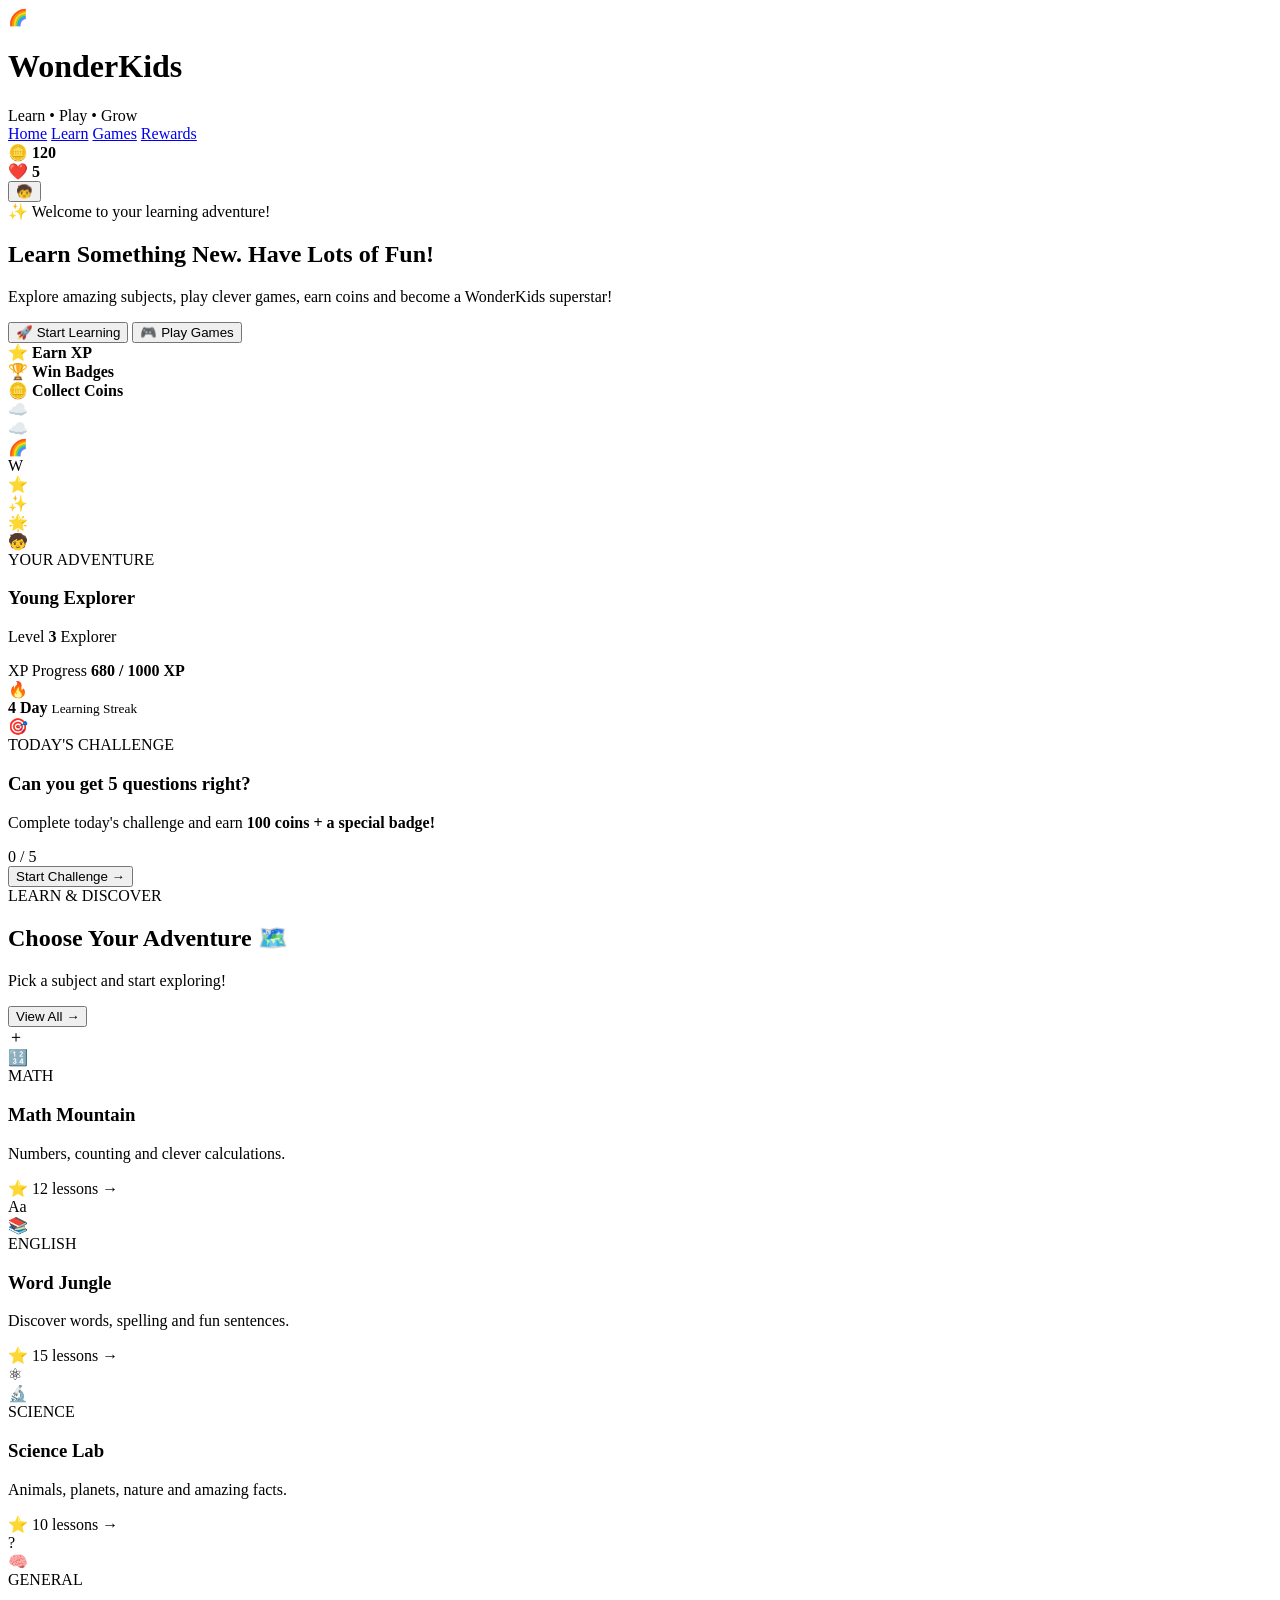
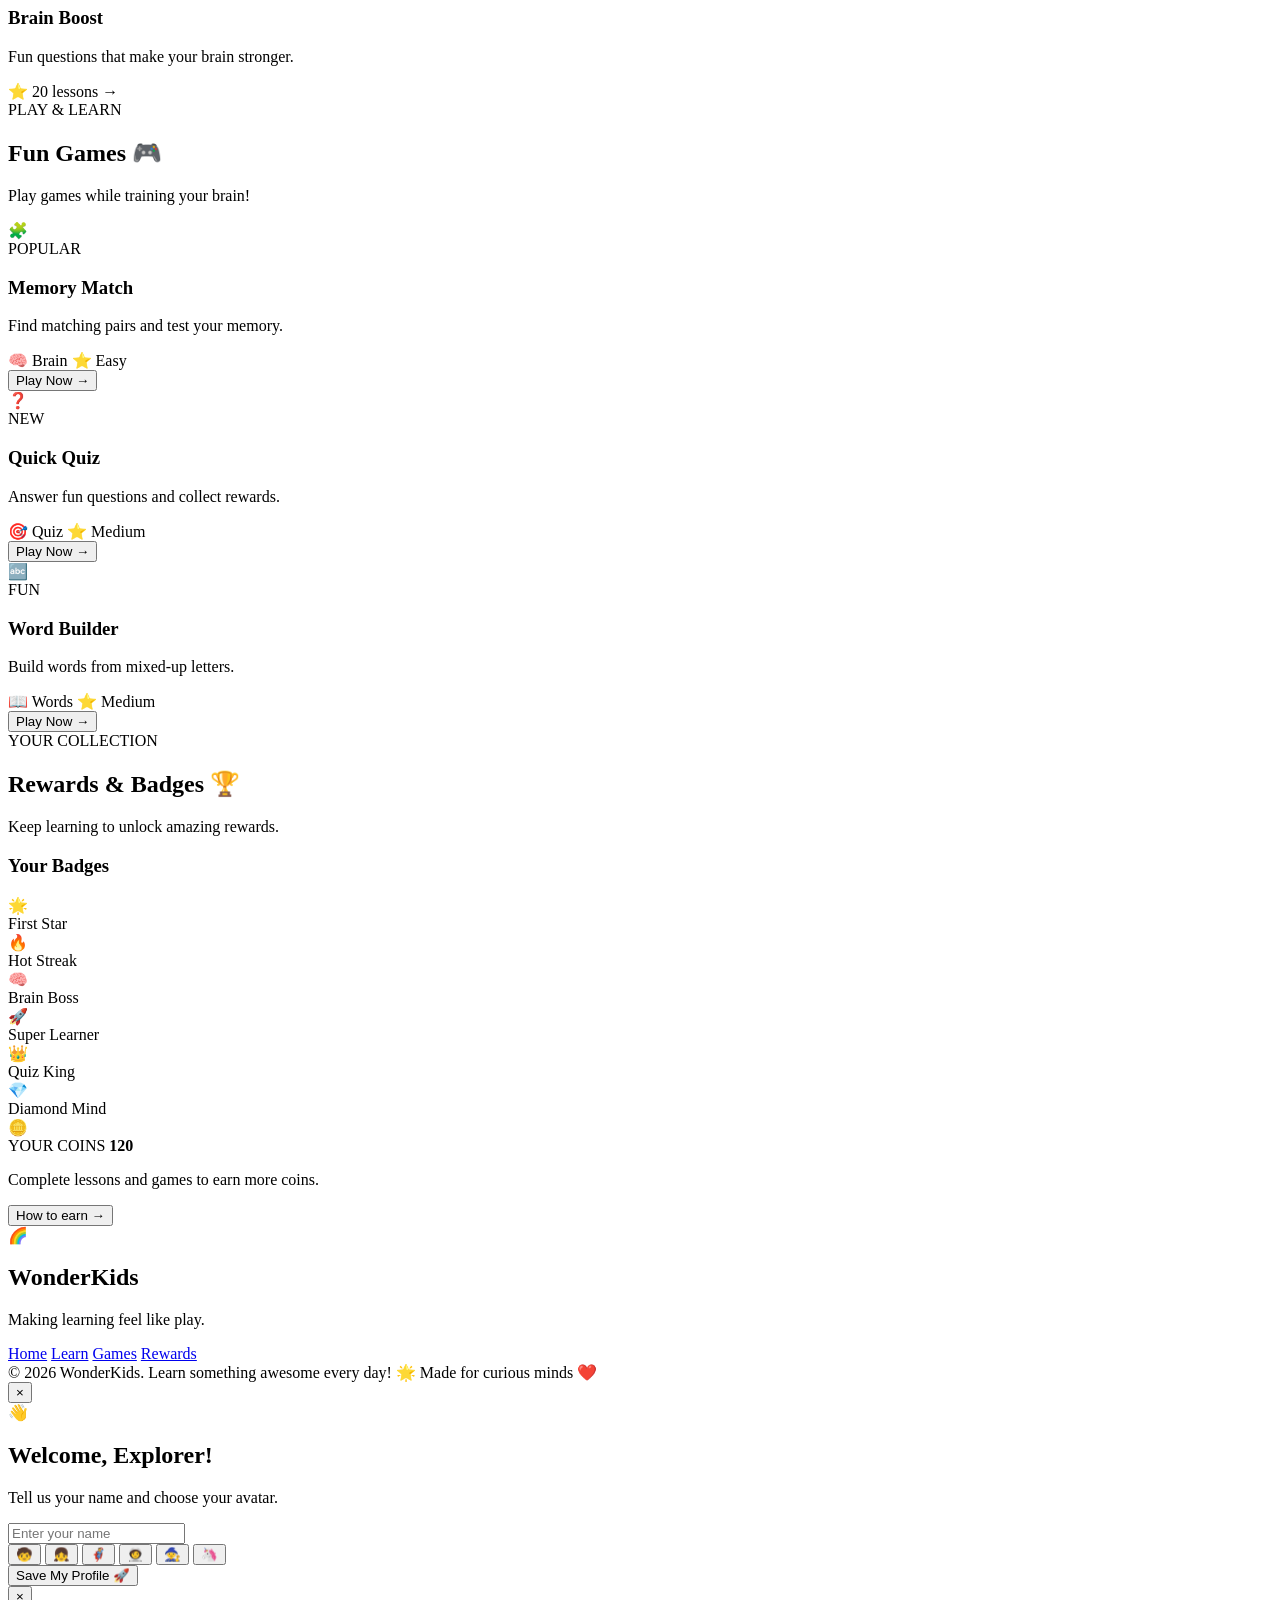
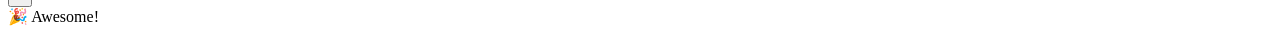
==== index.html @ 848ef196 "index.html" ====
<!DOCTYPE html>
<html lang="en">
<head>
  <meta charset="UTF-8">
  <meta name="viewport" content="width=device-width, initial-scale=1.0">

  <title>WonderKids - Learn & Play</title>

  <link rel="preconnect" href="https://fonts.googleapis.com">
  <link rel="preconnect" href="https://fonts.gstatic.com" crossorigin>
  <link href="https://fonts.googleapis.com/css2?family=Baloo+2:wght@400;500;600;700;800&family=Fredoka:wght@400;500;600;700&display=swap" rel="stylesheet">

  <link rel="stylesheet" href="style.css">
</head>

<body>

  <!-- =========================
       TOP BAR
  ========================== -->
  <header class="topbar">

    <div class="brand">
      <div class="brand-icon">🌈</div>
      <div>
        <h1>WonderKids</h1>
        <span>Learn • Play • Grow</span>
      </div>
    </div>

    <nav class="main-nav">
      <a href="#home" class="nav-link active">Home</a>
      <a href="#subjects" class="nav-link">Learn</a>
      <a href="#games" class="nav-link">Games</a>
      <a href="#rewards" class="nav-link">Rewards</a>
    </nav>

    <div class="player-stats">
      <div class="stat-pill coins">
        <span>🪙</span>
        <strong id="coinCount">120</strong>
      </div>

      <div class="stat-pill hearts">
        <span>❤️</span>
        <strong id="heartCount">5</strong>
      </div>

      <button class="profile-button" id="profileButton">
        <span id="profileAvatar">🧒</span>
      </button>
    </div>

  </header>


  <!-- =========================
       HERO
  ========================== -->
  <main id="home">

    <section class="hero">

      <div class="hero-content">

        <div class="welcome-tag">
          ✨ Welcome to your learning adventure!
        </div>

        <h2>
          Learn Something New.
          <span>Have Lots of Fun!</span>
        </h2>

        <p>
          Explore amazing subjects, play clever games,
          earn coins and become a WonderKids superstar!
        </p>

        <div class="hero-buttons">
          <button class="primary-btn" onclick="scrollToSection('subjects')">
            🚀 Start Learning
          </button>

          <button class="secondary-btn" onclick="scrollToSection('games')">
            🎮 Play Games
          </button>
        </div>

        <div class="hero-features">
          <div>
            <span>⭐</span>
            <b>Earn XP</b>
          </div>

          <div>
            <span>🏆</span>
            <b>Win Badges</b>
          </div>

          <div>
            <span>🪙</span>
            <b>Collect Coins</b>
          </div>
        </div>

      </div>


      <div class="hero-art">

        <div class="sun"></div>

        <div class="cloud cloud-1">☁️</div>
        <div class="cloud cloud-2">☁️</div>

        <div class="rainbow">🌈</div>

        <div class="mascot">
          <div class="mascot-face">
            <div class="eye left-eye"></div>
            <div class="eye right-eye"></div>
            <div class="smile"></div>
          </div>

          <div class="mascot-body">
            <span>W</span>
          </div>

          <div class="mascot-arm arm-left"></div>
          <div class="mascot-arm arm-right"></div>
        </div>

        <div class="floating-star star-1">⭐</div>
        <div class="floating-star star-2">✨</div>
        <div class="floating-star star-3">🌟</div>

      </div>

    </section>


    <!-- =========================
         PLAYER PROGRESS
    ========================== -->
    <section class="progress-section">

      <div class="progress-card">

        <div class="progress-profile">
          <div class="big-avatar" id="bigAvatar">🧒</div>

          <div>
            <span class="small-label">YOUR ADVENTURE</span>
            <h3 id="playerNameDisplay">Young Explorer</h3>
            <p>Level <strong id="levelNumber">3</strong> Explorer</p>
          </div>
        </div>

        <div class="xp-area">

          <div class="xp-label">
            <span>XP Progress</span>
            <strong><span id="xpCurrent">680</span> / 1000 XP</strong>
          </div>

          <div class="xp-bar">
            <div class="xp-fill" id="xpFill"></div>
          </div>

        </div>

        <div class="streak">
          <span>🔥</span>
          <div>
            <strong id="streakCount">4 Day</strong>
            <small>Learning Streak</small>
          </div>
        </div>

      </div>

    </section>


    <!-- =========================
         DAILY CHALLENGE
    ========================== -->
    <section class="daily-section">

      <div class="daily-card">

        <div class="daily-icon">🎯</div>

        <div class="daily-content">
          <span class="section-mini-title">TODAY'S CHALLENGE</span>

          <h3>Can you get 5 questions right?</h3>

          <p>
            Complete today's challenge and earn
            <strong>100 coins + a special badge!</strong>
          </p>

          <div class="challenge-progress">
            <div class="challenge-track">
              <div id="challengeFill"></div>
            </div>

            <span id="challengeText">0 / 5</span>
          </div>
        </div>

        <button class="challenge-btn" onclick="startQuiz('daily')">
          Start Challenge
          <span>→</span>
        </button>

      </div>

    </section>


    <!-- =========================
         SUBJECTS
    ========================== -->
    <section class="content-section" id="subjects">

      <div class="section-heading">

        <div>
          <span class="section-kicker">LEARN & DISCOVER</span>
          <h2>Choose Your Adventure 🗺️</h2>
          <p>Pick a subject and start exploring!</p>
        </div>

        <button class="view-all" onclick="showAllSubjects()">
          View All →
        </button>

      </div>


      <div class="subject-grid">

        <article class="subject-card math-card" onclick="startQuiz('math')">
          <div class="subject-decoration">＋</div>

          <div class="subject-icon">🔢</div>

          <span class="subject-tag">MATH</span>

          <h3>Math Mountain</h3>

          <p>
            Numbers, counting and clever calculations.
          </p>

          <div class="subject-bottom">
            <span>⭐ 12 lessons</span>
            <span class="play-circle">→</span>
          </div>
        </article>


        <article class="subject-card english-card" onclick="startQuiz('english')">
          <div class="subject-decoration">Aa</div>

          <div class="subject-icon">📚</div>

          <span class="subject-tag">ENGLISH</span>

          <h3>Word Jungle</h3>

          <p>
            Discover words, spelling and fun sentences.
          </p>

          <div class="subject-bottom">
            <span>⭐ 15 lessons</span>
            <span class="play-circle">→</span>
          </div>
        </article>


        <article class="subject-card science-card" onclick="startQuiz('science')">
          <div class="subject-decoration">⚛</div>

          <div class="subject-icon">🔬</div>

          <span class="subject-tag">SCIENCE</span>

          <h3>Science Lab</h3>

          <p>
            Animals, planets, nature and amazing facts.
          </p>

          <div class="subject-bottom">
            <span>⭐ 10 lessons</span>
            <span class="play-circle">→</span>
          </div>
        </article>


        <article class="subject-card general-card" onclick="startQuiz('general')">
          <div class="subject-decoration">?</div>

          <div class="subject-icon">🧠</div>

          <span class="subject-tag">GENERAL</span>

          <h3>Brain Boost</h3>

          <p>
            Fun questions that make your brain stronger.
          </p>

          <div class="subject-bottom">
            <span>⭐ 20 lessons</span>
            <span class="play-circle">→</span>
          </div>
        </article>

      </div>

    </section>


    <!-- =========================
         GAMES
    ========================== -->
    <section class="content-section games-section" id="games">

      <div class="section-heading">

        <div>
          <span class="section-kicker">PLAY & LEARN</span>
          <h2>Fun Games 🎮</h2>
          <p>Play games while training your brain!</p>
        </div>

      </div>


      <div class="games-grid">

        <article class="game-card memory-game" onclick="startMemoryGame()">

          <div class="game-image">
            <div class="game-emoji">🧩</div>
            <span class="game-badge">POPULAR</span>
          </div>

          <div class="game-info">
            <h3>Memory Match</h3>
            <p>Find matching pairs and test your memory.</p>

            <div class="game-meta">
              <span>🧠 Brain</span>
              <span>⭐ Easy</span>
            </div>

            <button class="game-button">
              Play Now →
            </button>
          </div>

        </article>


        <article class="game-card quiz-game" onclick="startQuiz('general')">

          <div class="game-image">
            <div class="game-emoji">❓</div>
            <span class="game-badge new">NEW</span>
          </div>

          <div class="game-info">
            <h3>Quick Quiz</h3>
            <p>Answer fun questions and collect rewards.</p>

            <div class="game-meta">
              <span>🎯 Quiz</span>
              <span>⭐ Medium</span>
            </div>

            <button class="game-button">
              Play Now →
            </button>
          </div>

        </article>


        <article class="game-card word-game" onclick="startWordGame()">

          <div class="game-image">
            <div class="game-emoji">🔤</div>
            <span class="game-badge">FUN</span>
          </div>

          <div class="game-info">
            <h3>Word Builder</h3>
            <p>Build words from mixed-up letters.</p>

            <div class="game-meta">
              <span>📖 Words</span>
              <span>⭐ Medium</span>
            </div>

            <button class="game-button">
              Play Now →
            </button>
          </div>

        </article>

      </div>

    </section>


    <!-- =========================
         REWARDS
    ========================== -->
    <section class="content-section rewards-section" id="rewards">

      <div class="section-heading">

        <div>
          <span class="section-kicker">YOUR COLLECTION</span>
          <h2>Rewards & Badges 🏆</h2>
          <p>Keep learning to unlock amazing rewards.</p>
        </div>

      </div>


      <div class="rewards-layout">

        <div class="badges-card">

          <h3>Your Badges</h3>

          <div class="badges-grid">

            <div class="badge unlocked">
              <div>🌟</div>
              <span>First Star</span>
            </div>

            <div class="badge unlocked">
              <div>🔥</div>
              <span>Hot Streak</span>
            </div>

            <div class="badge unlocked">
              <div>🧠</div>
              <span>Brain Boss</span>
            </div>

            <div class="badge locked">
              <div>🚀</div>
              <span>Super Learner</span>
            </div>

            <div class="badge locked">
              <div>👑</div>
              <span>Quiz King</span>
            </div>

            <div class="badge locked">
              <div>💎</div>
              <span>Diamond Mind</span>
            </div>

          </div>

        </div>


        <div class="reward-card">

          <div class="reward-coin">🪙</div>

          <span class="section-mini-title">YOUR COINS</span>

          <strong id="rewardCoins">120</strong>

          <p>
            Complete lessons and games
            to earn more coins.
          </p>

          <button onclick="showRewardMessage()">
            How to earn →
          </button>

        </div>

      </div>

    </section>

  </main>


  <!-- =========================
       FOOTER
  ========================== -->
  <footer>

    <div class="footer-main">

      <div class="footer-brand">
        <div class="brand-icon">🌈</div>
        <div>
          <h2>WonderKids</h2>
          <p>Making learning feel like play.</p>
        </div>
      </div>

      <div class="footer-links">
        <a href="#home">Home</a>
        <a href="#subjects">Learn</a>
        <a href="#games">Games</a>
        <a href="#rewards">Rewards</a>
      </div>

    </div>

    <div class="footer-bottom">
      <span>© 2026 WonderKids. Learn something awesome every day! 🌟</span>
      <span>Made for curious minds ❤️</span>
    </div>

  </footer>


  <!-- =========================
       PROFILE MODAL
  ========================== -->
  <div class="modal-overlay" id="profileModal">

    <div class="modal profile-modal">

      <button class="close-modal" onclick="closeModal('profileModal')">
        ×
      </button>

      <div class="modal-icon">👋</div>

      <h2>Welcome, Explorer!</h2>

      <p>Tell us your name and choose your avatar.</p>

      <input
        type="text"
        id="playerNameInput"
        placeholder="Enter your name"
        maxlength="20"
      >

      <div class="avatar-options">

        <button onclick="selectAvatar('🧒')">🧒</button>
        <button onclick="selectAvatar('👧')">👧</button>
        <button onclick="selectAvatar('🦸')">🦸</button>
        <button onclick="selectAvatar('🧑‍🚀')">🧑‍🚀</button>
        <button onclick="selectAvatar('🧙')">🧙</button>
        <button onclick="selectAvatar('🦄')">🦄</button>

      </div>

      <button class="primary-btn full-btn" onclick="saveProfile()">
        Save My Profile 🚀
      </button>

    </div>

  </div>


  <!-- =========================
       GAME MODAL
  ========================== -->
  <div class="modal-overlay" id="gameModal">

    <div class="modal game-modal">

      <button class="close-modal" onclick="closeModal('gameModal')">
        ×
      </button>

      <div id="gameContent"></div>

    </div>

  </div>


  <!-- =========================
       MESSAGE TOAST
  ========================== -->
  <div class="toast" id="toast">
    <span id="toastIcon">🎉</span>
    <span id="toastText">Awesome!</span>
  </div>


  <script src="script.js"></script>

</body>
</html>
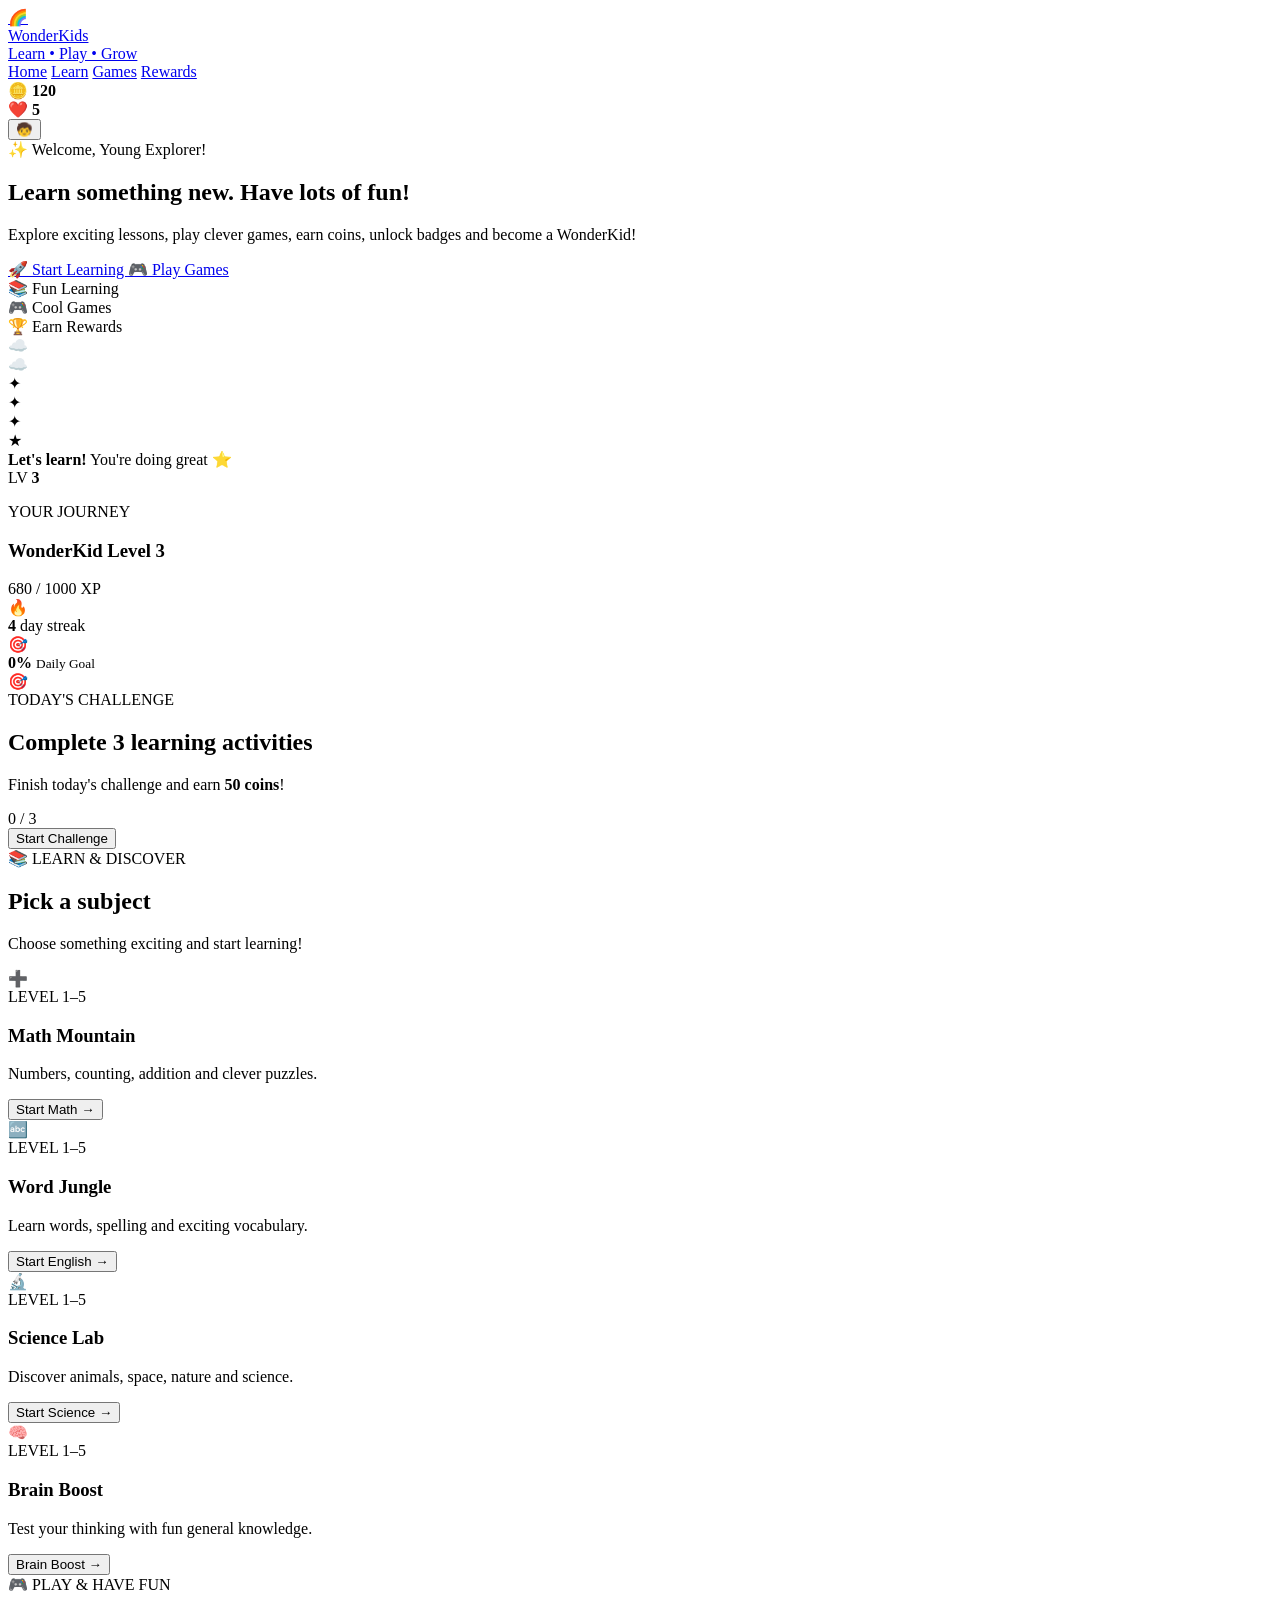
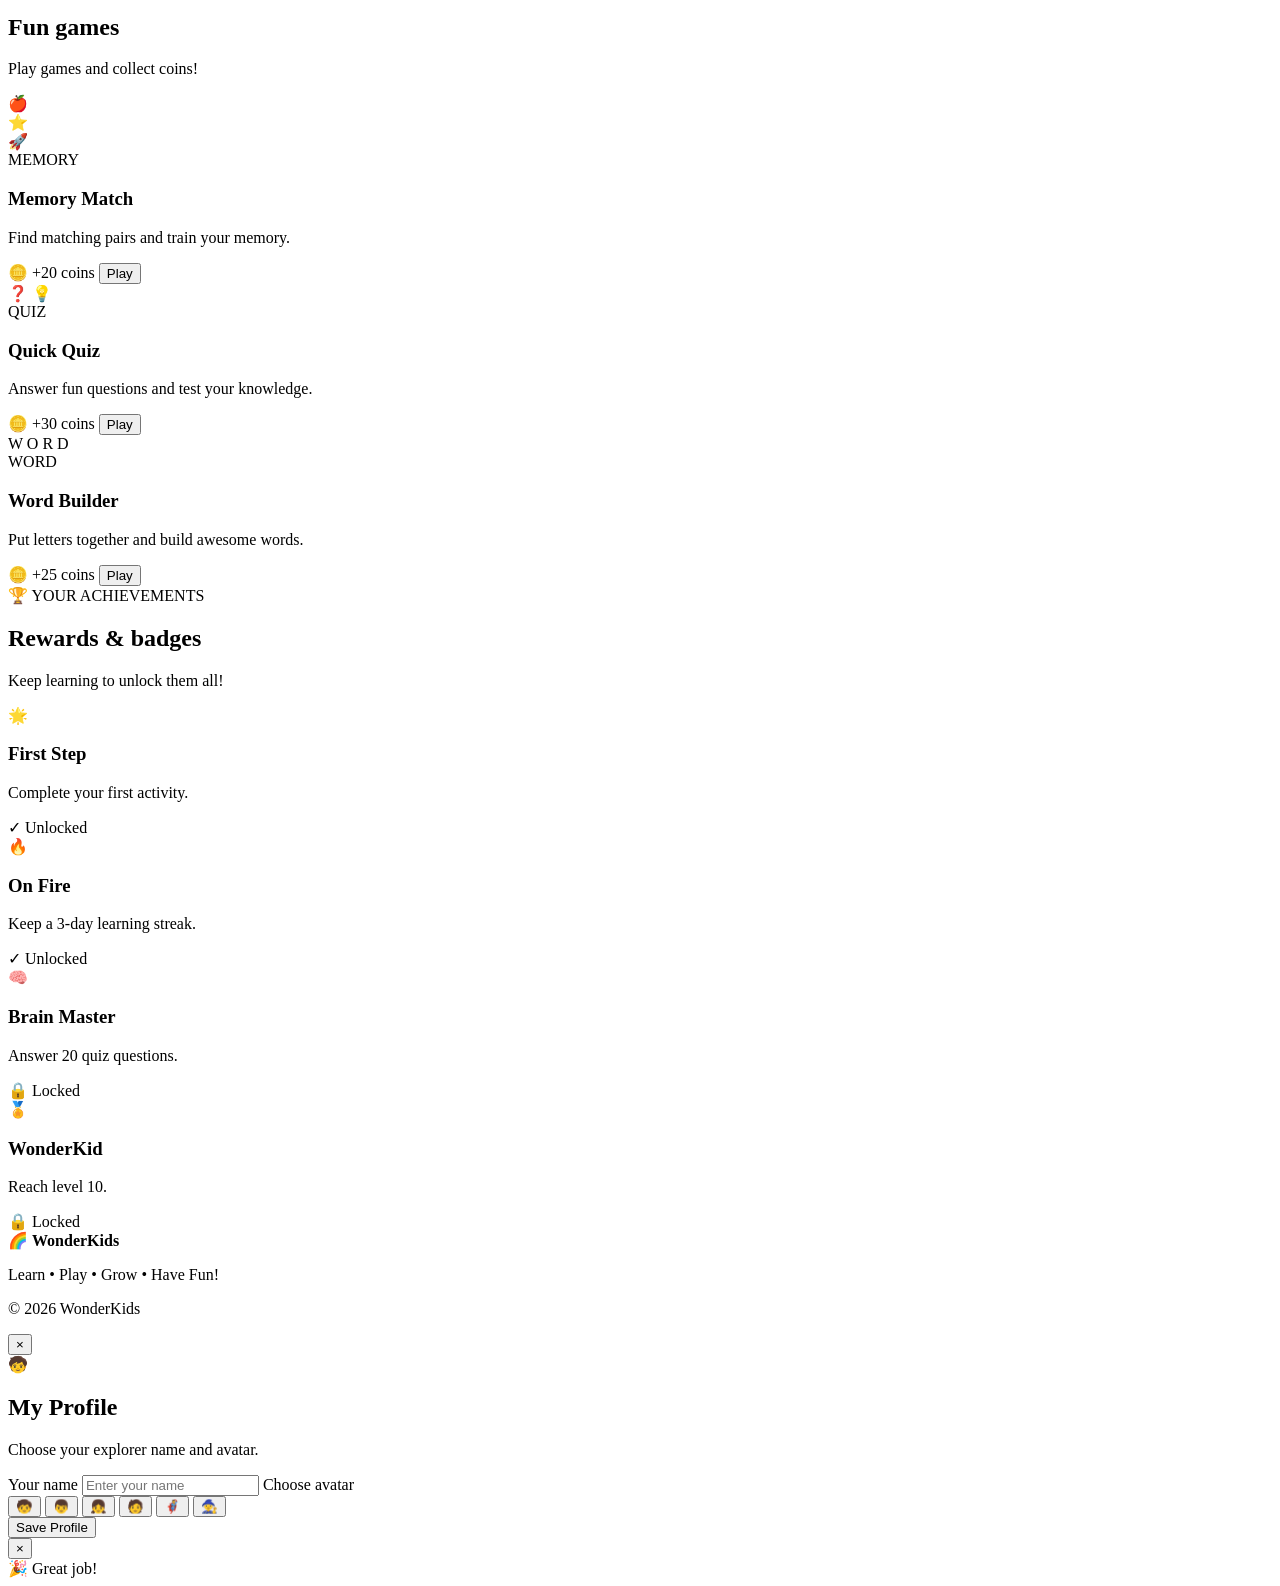
==== commit c1f8be2a: "index.html" ====
--- a/index.html
+++ b/index.html
@@ -5,576 +5,618 @@
   <meta name="viewport" content="width=device-width, initial-scale=1.0">
 
   <title>WonderKids - Learn & Play</title>
+  <meta name="description" content="WonderKids - A fun learning and games website for children.">
 
   <link rel="preconnect" href="https://fonts.googleapis.com">
   <link rel="preconnect" href="https://fonts.gstatic.com" crossorigin>
   <link href="https://fonts.googleapis.com/css2?family=Baloo+2:wght@400;500;600;700;800&family=Fredoka:wght@400;500;600;700&display=swap" rel="stylesheet">
 
-  <link rel="stylesheet" href="style.css">
+  <!-- IMPORTANT: exact file name -->
+  <link rel="stylesheet" href="./style.css">
 </head>
 
 <body>
 
-  <!-- =========================
-       TOP BAR
-  ========================== -->
-  <header class="topbar">
-
-    <div class="brand">
-      <div class="brand-icon">🌈</div>
-      <div>
-        <h1>WonderKids</h1>
-        <span>Learn • Play • Grow</span>
-      </div>
-    </div>
-
-    <nav class="main-nav">
-      <a href="#home" class="nav-link active">Home</a>
-      <a href="#subjects" class="nav-link">Learn</a>
-      <a href="#games" class="nav-link">Games</a>
-      <a href="#rewards" class="nav-link">Rewards</a>
-    </nav>
-
-    <div class="player-stats">
-      <div class="stat-pill coins">
-        <span>🪙</span>
-        <strong id="coinCount">120</strong>
-      </div>
-
-      <div class="stat-pill hearts">
-        <span>❤️</span>
-        <strong id="heartCount">5</strong>
-      </div>
-
-      <button class="profile-button" id="profileButton">
-        <span id="profileAvatar">🧒</span>
-      </button>
-    </div>
-
-  </header>
-
-
-  <!-- =========================
-       HERO
-  ========================== -->
-  <main id="home">
-
-    <section class="hero">
-
-      <div class="hero-content">
-
-        <div class="welcome-tag">
-          ✨ Welcome to your learning adventure!
-        </div>
-
-        <h2>
-          Learn Something New.
-          <span>Have Lots of Fun!</span>
-        </h2>
-
-        <p>
-          Explore amazing subjects, play clever games,
-          earn coins and become a WonderKids superstar!
-        </p>
-
-        <div class="hero-buttons">
-          <button class="primary-btn" onclick="scrollToSection('subjects')">
-            🚀 Start Learning
-          </button>
-
-          <button class="secondary-btn" onclick="scrollToSection('games')">
-            🎮 Play Games
-          </button>
-        </div>
-
-        <div class="hero-features">
-          <div>
-            <span>⭐</span>
-            <b>Earn XP</b>
-          </div>
-
-          <div>
-            <span>🏆</span>
-            <b>Win Badges</b>
-          </div>
-
-          <div>
-            <span>🪙</span>
-            <b>Collect Coins</b>
-          </div>
-        </div>
-
-      </div>
-
-
-      <div class="hero-art">
-
-        <div class="sun"></div>
-
-        <div class="cloud cloud-1">☁️</div>
-        <div class="cloud cloud-2">☁️</div>
-
-        <div class="rainbow">🌈</div>
-
-        <div class="mascot">
-          <div class="mascot-face">
-            <div class="eye left-eye"></div>
-            <div class="eye right-eye"></div>
-            <div class="smile"></div>
-          </div>
-
-          <div class="mascot-body">
-            <span>W</span>
-          </div>
-
-          <div class="mascot-arm arm-left"></div>
-          <div class="mascot-arm arm-right"></div>
-        </div>
-
-        <div class="floating-star star-1">⭐</div>
-        <div class="floating-star star-2">✨</div>
-        <div class="floating-star star-3">🌟</div>
-
-      </div>
-
-    </section>
-
-
-    <!-- =========================
-         PLAYER PROGRESS
-    ========================== -->
-    <section class="progress-section">
-
-      <div class="progress-card">
-
-        <div class="progress-profile">
-          <div class="big-avatar" id="bigAvatar">🧒</div>
-
-          <div>
-            <span class="small-label">YOUR ADVENTURE</span>
-            <h3 id="playerNameDisplay">Young Explorer</h3>
-            <p>Level <strong id="levelNumber">3</strong> Explorer</p>
-          </div>
-        </div>
-
-        <div class="xp-area">
-
-          <div class="xp-label">
-            <span>XP Progress</span>
-            <strong><span id="xpCurrent">680</span> / 1000 XP</strong>
-          </div>
-
-          <div class="xp-bar">
-            <div class="xp-fill" id="xpFill"></div>
-          </div>
-
-        </div>
-
-        <div class="streak">
-          <span>🔥</span>
-          <div>
-            <strong id="streakCount">4 Day</strong>
-            <small>Learning Streak</small>
-          </div>
-        </div>
-
-      </div>
-
-    </section>
-
-
-    <!-- =========================
-         DAILY CHALLENGE
-    ========================== -->
-    <section class="daily-section">
-
-      <div class="daily-card">
-
-        <div class="daily-icon">🎯</div>
-
-        <div class="daily-content">
-          <span class="section-mini-title">TODAY'S CHALLENGE</span>
-
-          <h3>Can you get 5 questions right?</h3>
-
-          <p>
-            Complete today's challenge and earn
-            <strong>100 coins + a special badge!</strong>
-          </p>
-
-          <div class="challenge-progress">
-            <div class="challenge-track">
-              <div id="challengeFill"></div>
-            </div>
-
-            <span id="challengeText">0 / 5</span>
-          </div>
-        </div>
-
-        <button class="challenge-btn" onclick="startQuiz('daily')">
-          Start Challenge
-          <span>→</span>
-        </button>
-
-      </div>
-
-    </section>
-
-
-    <!-- =========================
-         SUBJECTS
-    ========================== -->
-    <section class="content-section" id="subjects">
-
-      <div class="section-heading">
-
-        <div>
-          <span class="section-kicker">LEARN & DISCOVER</span>
-          <h2>Choose Your Adventure 🗺️</h2>
-          <p>Pick a subject and start exploring!</p>
-        </div>
-
-        <button class="view-all" onclick="showAllSubjects()">
-          View All →
-        </button>
-
-      </div>
-
-
-      <div class="subject-grid">
-
-        <article class="subject-card math-card" onclick="startQuiz('math')">
-          <div class="subject-decoration">＋</div>
-
-          <div class="subject-icon">🔢</div>
-
-          <span class="subject-tag">MATH</span>
-
-          <h3>Math Mountain</h3>
-
-          <p>
-            Numbers, counting and clever calculations.
-          </p>
-
-          <div class="subject-bottom">
-            <span>⭐ 12 lessons</span>
-            <span class="play-circle">→</span>
-          </div>
-        </article>
-
-
-        <article class="subject-card english-card" onclick="startQuiz('english')">
-          <div class="subject-decoration">Aa</div>
-
-          <div class="subject-icon">📚</div>
-
-          <span class="subject-tag">ENGLISH</span>
-
-          <h3>Word Jungle</h3>
-
-          <p>
-            Discover words, spelling and fun sentences.
-          </p>
-
-          <div class="subject-bottom">
-            <span>⭐ 15 lessons</span>
-            <span class="play-circle">→</span>
-          </div>
-        </article>
-
-
-        <article class="subject-card science-card" onclick="startQuiz('science')">
-          <div class="subject-decoration">⚛</div>
-
-          <div class="subject-icon">🔬</div>
-
-          <span class="subject-tag">SCIENCE</span>
-
-          <h3>Science Lab</h3>
-
-          <p>
-            Animals, planets, nature and amazing facts.
-          </p>
-
-          <div class="subject-bottom">
-            <span>⭐ 10 lessons</span>
-            <span class="play-circle">→</span>
-          </div>
-        </article>
-
-
-        <article class="subject-card general-card" onclick="startQuiz('general')">
-          <div class="subject-decoration">?</div>
-
-          <div class="subject-icon">🧠</div>
-
-          <span class="subject-tag">GENERAL</span>
-
-          <h3>Brain Boost</h3>
-
-          <p>
-            Fun questions that make your brain stronger.
-          </p>
-
-          <div class="subject-bottom">
-            <span>⭐ 20 lessons</span>
-            <span class="play-circle">→</span>
-          </div>
-        </article>
-
-      </div>
-
-    </section>
-
-
-    <!-- =========================
-         GAMES
-    ========================== -->
-    <section class="content-section games-section" id="games">
-
-      <div class="section-heading">
-
-        <div>
-          <span class="section-kicker">PLAY & LEARN</span>
-          <h2>Fun Games 🎮</h2>
-          <p>Play games while training your brain!</p>
-        </div>
-
-      </div>
-
-
-      <div class="games-grid">
-
-        <article class="game-card memory-game" onclick="startMemoryGame()">
-
-          <div class="game-image">
-            <div class="game-emoji">🧩</div>
-            <span class="game-badge">POPULAR</span>
-          </div>
-
-          <div class="game-info">
-            <h3>Memory Match</h3>
-            <p>Find matching pairs and test your memory.</p>
-
-            <div class="game-meta">
-              <span>🧠 Brain</span>
-              <span>⭐ Easy</span>
-            </div>
-
-            <button class="game-button">
-              Play Now →
-            </button>
-          </div>
-
-        </article>
-
-
-        <article class="game-card quiz-game" onclick="startQuiz('general')">
-
-          <div class="game-image">
-            <div class="game-emoji">❓</div>
-            <span class="game-badge new">NEW</span>
-          </div>
-
-          <div class="game-info">
-            <h3>Quick Quiz</h3>
-            <p>Answer fun questions and collect rewards.</p>
-
-            <div class="game-meta">
-              <span>🎯 Quiz</span>
-              <span>⭐ Medium</span>
-            </div>
-
-            <button class="game-button">
-              Play Now →
-            </button>
-          </div>
-
-        </article>
-
-
-        <article class="game-card word-game" onclick="startWordGame()">
-
-          <div class="game-image">
-            <div class="game-emoji">🔤</div>
-            <span class="game-badge">FUN</span>
-          </div>
-
-          <div class="game-info">
-            <h3>Word Builder</h3>
-            <p>Build words from mixed-up letters.</p>
-
-            <div class="game-meta">
-              <span>📖 Words</span>
-              <span>⭐ Medium</span>
-            </div>
-
-            <button class="game-button">
-              Play Now →
-            </button>
-          </div>
-
-        </article>
-
-      </div>
-
-    </section>
-
-
-    <!-- =========================
-         REWARDS
-    ========================== -->
-    <section class="content-section rewards-section" id="rewards">
-
-      <div class="section-heading">
-
-        <div>
-          <span class="section-kicker">YOUR COLLECTION</span>
-          <h2>Rewards & Badges 🏆</h2>
-          <p>Keep learning to unlock amazing rewards.</p>
-        </div>
-
-      </div>
-
-
-      <div class="rewards-layout">
-
-        <div class="badges-card">
-
-          <h3>Your Badges</h3>
-
-          <div class="badges-grid">
-
-            <div class="badge unlocked">
-              <div>🌟</div>
-              <span>First Star</span>
-            </div>
-
-            <div class="badge unlocked">
-              <div>🔥</div>
-              <span>Hot Streak</span>
-            </div>
-
-            <div class="badge unlocked">
-              <div>🧠</div>
-              <span>Brain Boss</span>
-            </div>
-
-            <div class="badge locked">
-              <div>🚀</div>
-              <span>Super Learner</span>
-            </div>
-
-            <div class="badge locked">
-              <div>👑</div>
-              <span>Quiz King</span>
-            </div>
-
-            <div class="badge locked">
-              <div>💎</div>
-              <span>Diamond Mind</span>
-            </div>
-
-          </div>
-
-        </div>
-
-
-        <div class="reward-card">
-
-          <div class="reward-coin">🪙</div>
-
-          <span class="section-mini-title">YOUR COINS</span>
-
-          <strong id="rewardCoins">120</strong>
-
-          <p>
-            Complete lessons and games
-            to earn more coins.
-          </p>
-
-          <button onclick="showRewardMessage()">
-            How to earn →
-          </button>
-
-        </div>
-
-      </div>
-
-    </section>
-
-  </main>
-
-
-  <!-- =========================
-       FOOTER
-  ========================== -->
-  <footer>
-
-    <div class="footer-main">
-
-      <div class="footer-brand">
+  <!-- ================= HEADER ================= -->
+  <header class="site-header">
+    <div class="container nav-wrap">
+
+      <a href="#home" class="brand">
         <div class="brand-icon">🌈</div>
         <div>
-          <h2>WonderKids</h2>
-          <p>Making learning feel like play.</p>
-        </div>
-      </div>
-
-      <div class="footer-links">
-        <a href="#home">Home</a>
-        <a href="#subjects">Learn</a>
-        <a href="#games">Games</a>
-        <a href="#rewards">Rewards</a>
+          <div class="brand-name">WonderKids</div>
+          <div class="brand-tagline">Learn • Play • Grow</div>
+        </div>
+      </a>
+
+      <nav class="main-nav">
+        <a href="#home" class="nav-link active">Home</a>
+        <a href="#learn" class="nav-link">Learn</a>
+        <a href="#games" class="nav-link">Games</a>
+        <a href="#rewards" class="nav-link">Rewards</a>
+      </nav>
+
+      <div class="player-stats">
+        <div class="stat-pill coins">
+          <span>🪙</span>
+          <strong id="coinCount">120</strong>
+        </div>
+
+        <div class="stat-pill hearts">
+          <span>❤️</span>
+          <strong id="heartCount">5</strong>
+        </div>
+
+        <button class="profile-btn" id="profileBtn" aria-label="Open profile">
+          🧒
+        </button>
       </div>
 
     </div>
-
-    <div class="footer-bottom">
-      <span>© 2026 WonderKids. Learn something awesome every day! 🌟</span>
-      <span>Made for curious minds ❤️</span>
+  </header>
+
+
+  <main>
+
+    <!-- ================= HERO ================= -->
+    <section id="home" class="hero-section">
+      <div class="container hero-grid">
+
+        <div class="hero-content">
+
+          <div class="welcome-badge">
+            ✨ Welcome, <span id="heroName">Young Explorer</span>!
+          </div>
+
+          <h1>
+            Learn something new.
+            <span>Have lots of fun!</span>
+          </h1>
+
+          <p class="hero-description">
+            Explore exciting lessons, play clever games, earn coins,
+            unlock badges and become a WonderKid!
+          </p>
+
+          <div class="hero-buttons">
+            <a href="#learn" class="btn btn-primary">
+              🚀 Start Learning
+            </a>
+
+            <a href="#games" class="btn btn-secondary">
+              🎮 Play Games
+            </a>
+          </div>
+
+          <div class="feature-chips">
+            <div class="feature-chip">
+              📚
+              <span>Fun Learning</span>
+            </div>
+
+            <div class="feature-chip">
+              🎮
+              <span>Cool Games</span>
+            </div>
+
+            <div class="feature-chip">
+              🏆
+              <span>Earn Rewards</span>
+            </div>
+          </div>
+
+        </div>
+
+
+        <!-- MASCOT -->
+        <div class="hero-art">
+
+          <div class="sun-circle"></div>
+
+          <div class="cloud cloud-one">☁️</div>
+          <div class="cloud cloud-two">☁️</div>
+
+          <div class="mascot-card">
+
+            <div class="spark spark-one">✦</div>
+            <div class="spark spark-two">✦</div>
+            <div class="spark spark-three">✦</div>
+
+            <div class="mascot">
+              <div class="mascot-hair"></div>
+
+              <div class="mascot-face">
+                <div class="eye eye-left"></div>
+                <div class="eye eye-right"></div>
+
+                <div class="cheek cheek-left"></div>
+                <div class="cheek cheek-right"></div>
+
+                <div class="mouth"></div>
+              </div>
+
+              <div class="mascot-body">
+                <div class="shirt-star">★</div>
+              </div>
+
+              <div class="mascot-arm arm-left"></div>
+              <div class="mascot-arm arm-right"></div>
+            </div>
+
+            <div class="mascot-message">
+              <strong>Let's learn!</strong>
+              <span>You're doing great ⭐</span>
+            </div>
+
+          </div>
+
+        </div>
+
+      </div>
+    </section>
+
+
+    <!-- ================= PROGRESS ================= -->
+    <section class="progress-section">
+      <div class="container">
+
+        <div class="progress-card">
+
+          <div class="progress-left">
+
+            <div class="level-circle">
+              <span>LV</span>
+              <strong id="levelNumber">3</strong>
+            </div>
+
+            <div>
+              <p class="small-label">YOUR JOURNEY</p>
+              <h3>WonderKid Level <span id="levelText">3</span></h3>
+
+              <div class="xp-row">
+                <div class="xp-bar">
+                  <div class="xp-fill" id="xpFill"></div>
+                </div>
+
+                <span id="xpText">680 / 1000 XP</span>
+              </div>
+            </div>
+
+          </div>
+
+          <div class="progress-right">
+
+            <div class="streak-box">
+              <span class="streak-icon">🔥</span>
+
+              <div>
+                <strong id="streakCount">4</strong>
+                <span>day streak</span>
+              </div>
+            </div>
+
+            <div class="mini-stat">
+              <span>🎯</span>
+              <div>
+                <strong id="dailyProgressText">0%</strong>
+                <small>Daily Goal</small>
+              </div>
+            </div>
+
+          </div>
+
+        </div>
+
+      </div>
+    </section>
+
+
+    <!-- ================= DAILY CHALLENGE ================= -->
+    <section class="challenge-section">
+      <div class="container">
+
+        <div class="challenge-card">
+
+          <div class="challenge-icon">
+            🎯
+          </div>
+
+          <div class="challenge-content">
+            <div class="challenge-label">TODAY'S CHALLENGE</div>
+
+            <h2>Complete 3 learning activities</h2>
+
+            <p>
+              Finish today's challenge and earn
+              <strong>50 coins</strong>!
+            </p>
+
+            <div class="challenge-progress">
+              <div class="challenge-bar">
+                <div id="challengeFill" class="challenge-fill"></div>
+              </div>
+
+              <span id="challengeCount">0 / 3</span>
+            </div>
+          </div>
+
+          <button id="challengeBtn" class="btn btn-dark">
+            Start Challenge
+          </button>
+
+        </div>
+
+      </div>
+    </section>
+
+
+    <!-- ================= LEARNING ================= -->
+    <section id="learn" class="content-section">
+      <div class="container">
+
+        <div class="section-heading">
+          <div>
+            <span class="section-kicker">📚 LEARN & DISCOVER</span>
+            <h2>Pick a subject</h2>
+          </div>
+
+          <p>
+            Choose something exciting and start learning!
+          </p>
+        </div>
+
+
+        <div class="subject-grid">
+
+          <!-- Math -->
+          <article class="subject-card math-card">
+
+            <div class="subject-icon">
+              ➕
+            </div>
+
+            <div class="subject-content">
+              <span class="subject-level">LEVEL 1–5</span>
+              <h3>Math Mountain</h3>
+
+              <p>
+                Numbers, counting, addition and clever puzzles.
+              </p>
+
+              <button
+                class="card-button"
+                data-quiz="math"
+              >
+                Start Math →
+              </button>
+            </div>
+
+          </article>
+
+
+          <!-- English -->
+          <article class="subject-card english-card">
+
+            <div class="subject-icon">
+              🔤
+            </div>
+
+            <div class="subject-content">
+              <span class="subject-level">LEVEL 1–5</span>
+              <h3>Word Jungle</h3>
+
+              <p>
+                Learn words, spelling and exciting vocabulary.
+              </p>
+
+              <button
+                class="card-button"
+                data-quiz="english"
+              >
+                Start English →
+              </button>
+            </div>
+
+          </article>
+
+
+          <!-- Science -->
+          <article class="subject-card science-card">
+
+            <div class="subject-icon">
+              🔬
+            </div>
+
+            <div class="subject-content">
+              <span class="subject-level">LEVEL 1–5</span>
+              <h3>Science Lab</h3>
+
+              <p>
+                Discover animals, space, nature and science.
+              </p>
+
+              <button
+                class="card-button"
+                data-quiz="science"
+              >
+                Start Science →
+              </button>
+            </div>
+
+          </article>
+
+
+          <!-- Brain -->
+          <article class="subject-card brain-card">
+
+            <div class="subject-icon">
+              🧠
+            </div>
+
+            <div class="subject-content">
+              <span class="subject-level">LEVEL 1–5</span>
+              <h3>Brain Boost</h3>
+
+              <p>
+                Test your thinking with fun general knowledge.
+              </p>
+
+              <button
+                class="card-button"
+                data-quiz="general"
+              >
+                Brain Boost →
+              </button>
+            </div>
+
+          </article>
+
+        </div>
+
+      </div>
+    </section>
+
+
+    <!-- ================= GAMES ================= -->
+    <section id="games" class="content-section games-section">
+      <div class="container">
+
+        <div class="section-heading">
+          <div>
+            <span class="section-kicker">🎮 PLAY & HAVE FUN</span>
+            <h2>Fun games</h2>
+          </div>
+
+          <p>
+            Play games and collect coins!
+          </p>
+        </div>
+
+
+        <div class="games-grid">
+
+          <!-- Memory -->
+          <article class="game-card">
+
+            <div class="game-visual memory-visual">
+              <div class="floating-card card-a">🍎</div>
+              <div class="floating-card card-b">⭐</div>
+              <div class="floating-card card-c">🚀</div>
+            </div>
+
+            <div class="game-info">
+              <span class="game-type">MEMORY</span>
+              <h3>Memory Match</h3>
+
+              <p>
+                Find matching pairs and train your memory.
+              </p>
+
+              <div class="game-footer">
+                <span>🪙 +20 coins</span>
+
+                <button
+                  class="play-button"
+                  data-game="memory"
+                >
+                  Play
+                </button>
+              </div>
+            </div>
+
+          </article>
+
+
+          <!-- Quiz -->
+          <article class="game-card">
+
+            <div class="game-visual quiz-visual">
+              <span class="quiz-big">❓</span>
+              <span class="quiz-small">💡</span>
+            </div>
+
+            <div class="game-info">
+              <span class="game-type">QUIZ</span>
+              <h3>Quick Quiz</h3>
+
+              <p>
+                Answer fun questions and test your knowledge.
+              </p>
+
+              <div class="game-footer">
+                <span>🪙 +30 coins</span>
+
+                <button
+                  class="play-button"
+                  data-game="quiz"
+                >
+                  Play
+                </button>
+              </div>
+            </div>
+
+          </article>
+
+
+          <!-- Word -->
+          <article class="game-card">
+
+            <div class="game-visual word-visual">
+              <span>W</span>
+              <span>O</span>
+              <span>R</span>
+              <span>D</span>
+            </div>
+
+            <div class="game-info">
+              <span class="game-type">WORD</span>
+              <h3>Word Builder</h3>
+
+              <p>
+                Put letters together and build awesome words.
+              </p>
+
+              <div class="game-footer">
+                <span>🪙 +25 coins</span>
+
+                <button
+                  class="play-button"
+                  data-game="word"
+                >
+                  Play
+                </button>
+              </div>
+            </div>
+
+          </article>
+
+        </div>
+
+      </div>
+    </section>
+
+
+    <!-- ================= REWARDS ================= -->
+    <section id="rewards" class="content-section rewards-section">
+      <div class="container">
+
+        <div class="section-heading">
+          <div>
+            <span class="section-kicker">🏆 YOUR ACHIEVEMENTS</span>
+            <h2>Rewards & badges</h2>
+          </div>
+
+          <p>
+            Keep learning to unlock them all!
+          </p>
+        </div>
+
+
+        <div class="rewards-grid">
+
+          <div class="reward-card unlocked">
+            <div class="reward-icon">🌟</div>
+            <h3>First Step</h3>
+            <p>Complete your first activity.</p>
+            <span>✓ Unlocked</span>
+          </div>
+
+          <div class="reward-card unlocked">
+            <div class="reward-icon">🔥</div>
+            <h3>On Fire</h3>
+            <p>Keep a 3-day learning streak.</p>
+            <span>✓ Unlocked</span>
+          </div>
+
+          <div class="reward-card">
+            <div class="reward-icon">🧠</div>
+            <h3>Brain Master</h3>
+            <p>Answer 20 quiz questions.</p>
+            <span>🔒 Locked</span>
+          </div>
+
+          <div class="reward-card">
+            <div class="reward-icon">🏅</div>
+            <h3>WonderKid</h3>
+            <p>Reach level 10.</p>
+            <span>🔒 Locked</span>
+          </div>
+
+        </div>
+
+      </div>
+    </section>
+
+  </main>
+
+
+  <!-- ================= FOOTER ================= -->
+  <footer class="site-footer">
+    <div class="container footer-inner">
+
+      <div class="footer-brand">
+        <span>🌈</span>
+        <strong>WonderKids</strong>
+      </div>
+
+      <p>
+        Learn • Play • Grow • Have Fun!
+      </p>
+
+      <p class="copyright">
+        © 2026 WonderKids
+      </p>
+
     </div>
-
   </footer>
 
 
-  <!-- =========================
-       PROFILE MODAL
-  ========================== -->
+  <!-- ================= PROFILE MODAL ================= -->
   <div class="modal-overlay" id="profileModal">
 
-    <div class="modal profile-modal">
-
-      <button class="close-modal" onclick="closeModal('profileModal')">
+    <div class="modal-card profile-modal">
+
+      <button class="modal-close" data-close="profileModal">
         ×
       </button>
 
-      <div class="modal-icon">👋</div>
-
-      <h2>Welcome, Explorer!</h2>
-
-      <p>Tell us your name and choose your avatar.</p>
+      <div class="modal-icon">🧒</div>
+
+      <h2>My Profile</h2>
+
+      <p class="modal-subtitle">
+        Choose your explorer name and avatar.
+      </p>
+
+      <label class="input-label" for="playerName">
+        Your name
+      </label>
 
       <input
+        id="playerName"
+        class="text-input"
         type="text"
-        id="playerNameInput"
+        maxlength="20"
         placeholder="Enter your name"
-        maxlength="20"
       >
 
-      <div class="avatar-options">
-
-        <button onclick="selectAvatar('🧒')">🧒</button>
-        <button onclick="selectAvatar('👧')">👧</button>
-        <button onclick="selectAvatar('🦸')">🦸</button>
-        <button onclick="selectAvatar('🧑‍🚀')">🧑‍🚀</button>
-        <button onclick="selectAvatar('🧙')">🧙</button>
-        <button onclick="selectAvatar('🦄')">🦄</button>
-
-      </div>
-
-      <button class="primary-btn full-btn" onclick="saveProfile()">
-        Save My Profile 🚀
+      <label class="input-label">
+        Choose avatar
+      </label>
+
+      <div class="avatar-grid">
+
+        <button class="avatar-option" data-avatar="🧒">🧒</button>
+        <button class="avatar-option" data-avatar="👦">👦</button>
+        <button class="avatar-option" data-avatar="👧">👧</button>
+        <button class="avatar-option" data-avatar="🧑">🧑</button>
+        <button class="avatar-option" data-avatar="🦸">🦸</button>
+        <button class="avatar-option" data-avatar="🧙">🧙</button>
+
+      </div>
+
+      <button id="saveProfile" class="btn btn-primary full-btn">
+        Save Profile
       </button>
 
     </div>
@@ -582,14 +624,12 @@
   </div>
 
 
-  <!-- =========================
-       GAME MODAL
-  ========================== -->
+  <!-- ================= GAME MODAL ================= -->
   <div class="modal-overlay" id="gameModal">
 
-    <div class="modal game-modal">
-
-      <button class="close-modal" onclick="closeModal('gameModal')">
+    <div class="modal-card game-modal">
+
+      <button class="modal-close" data-close="gameModal">
         ×
       </button>
 
@@ -600,16 +640,15 @@
   </div>
 
 
-  <!-- =========================
-       MESSAGE TOAST
-  ========================== -->
+  <!-- ================= TOAST ================= -->
   <div class="toast" id="toast">
     <span id="toastIcon">🎉</span>
-    <span id="toastText">Awesome!</span>
+    <span id="toastMessage">Great job!</span>
   </div>
 
 
-  <script src="script.js"></script>
+  <!-- IMPORTANT: exact file name -->
+  <script src="./script.js"></script>
 
 </body>
 </html>
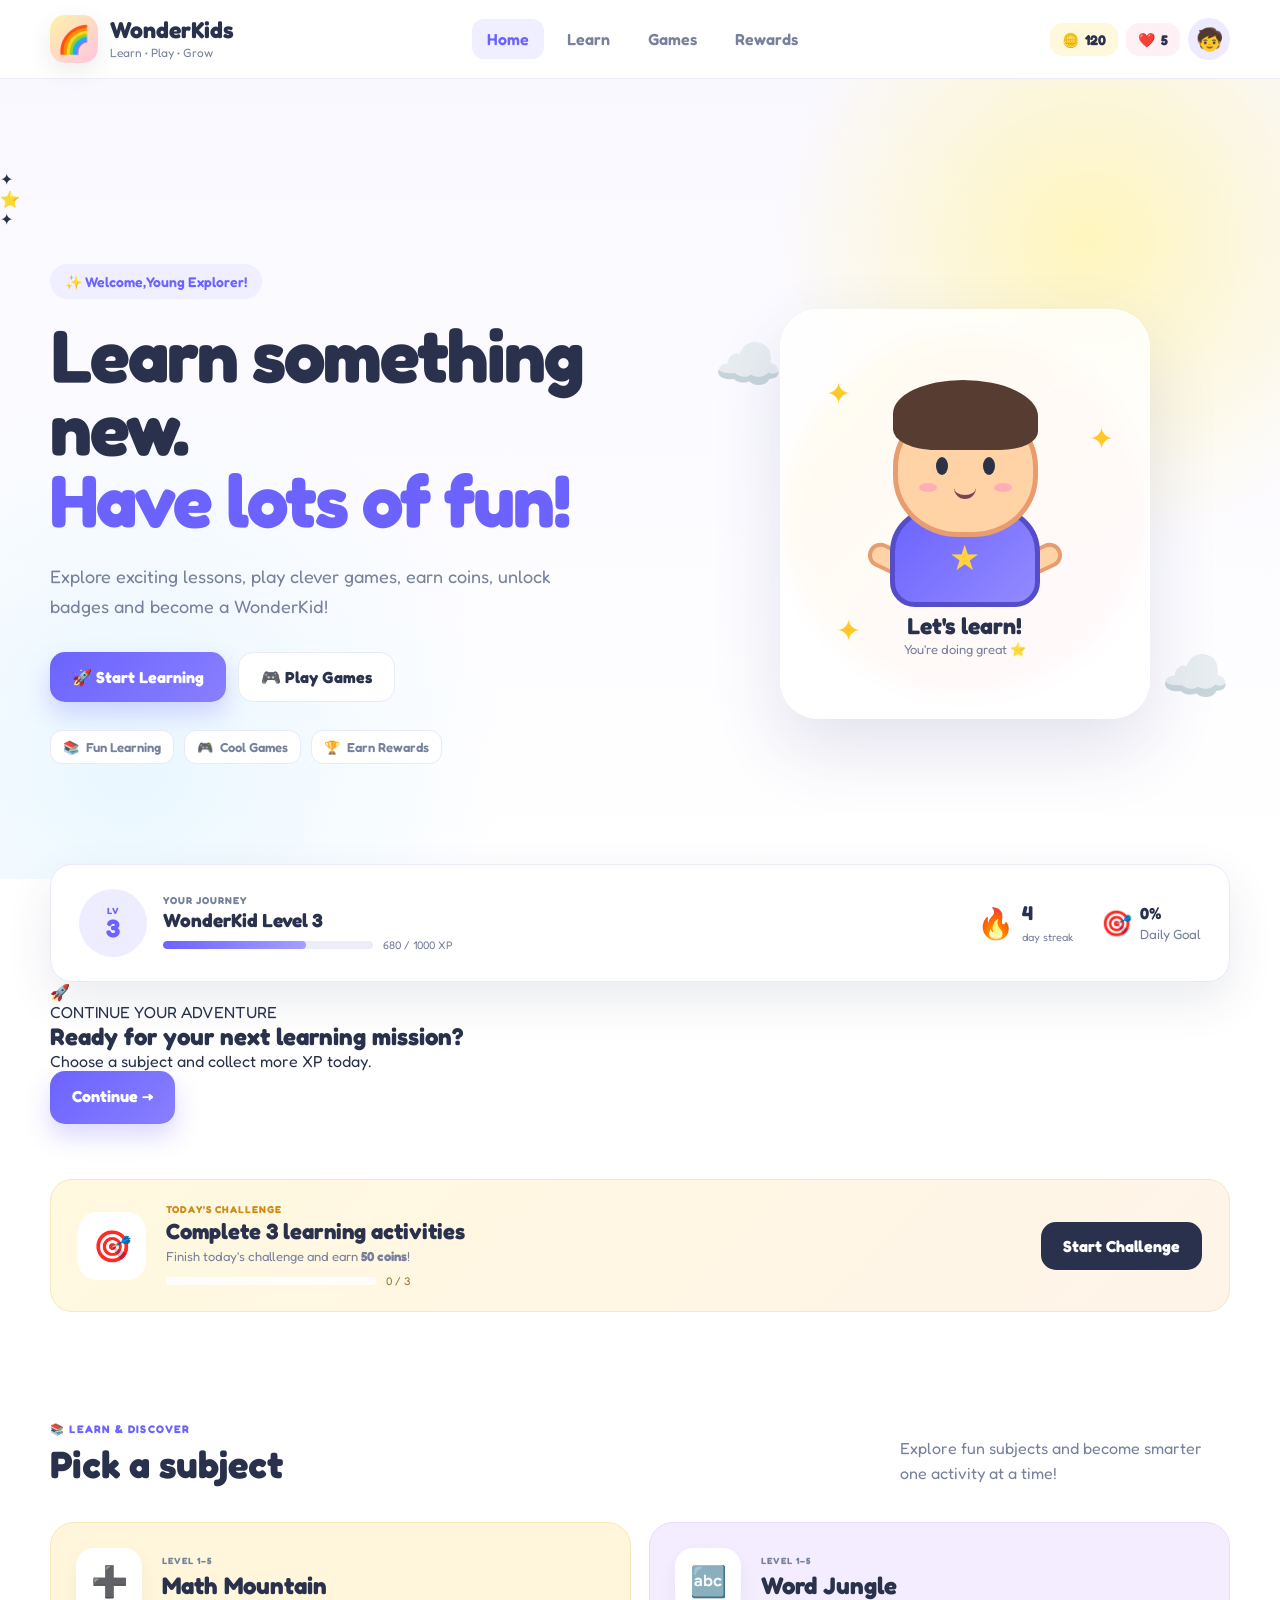
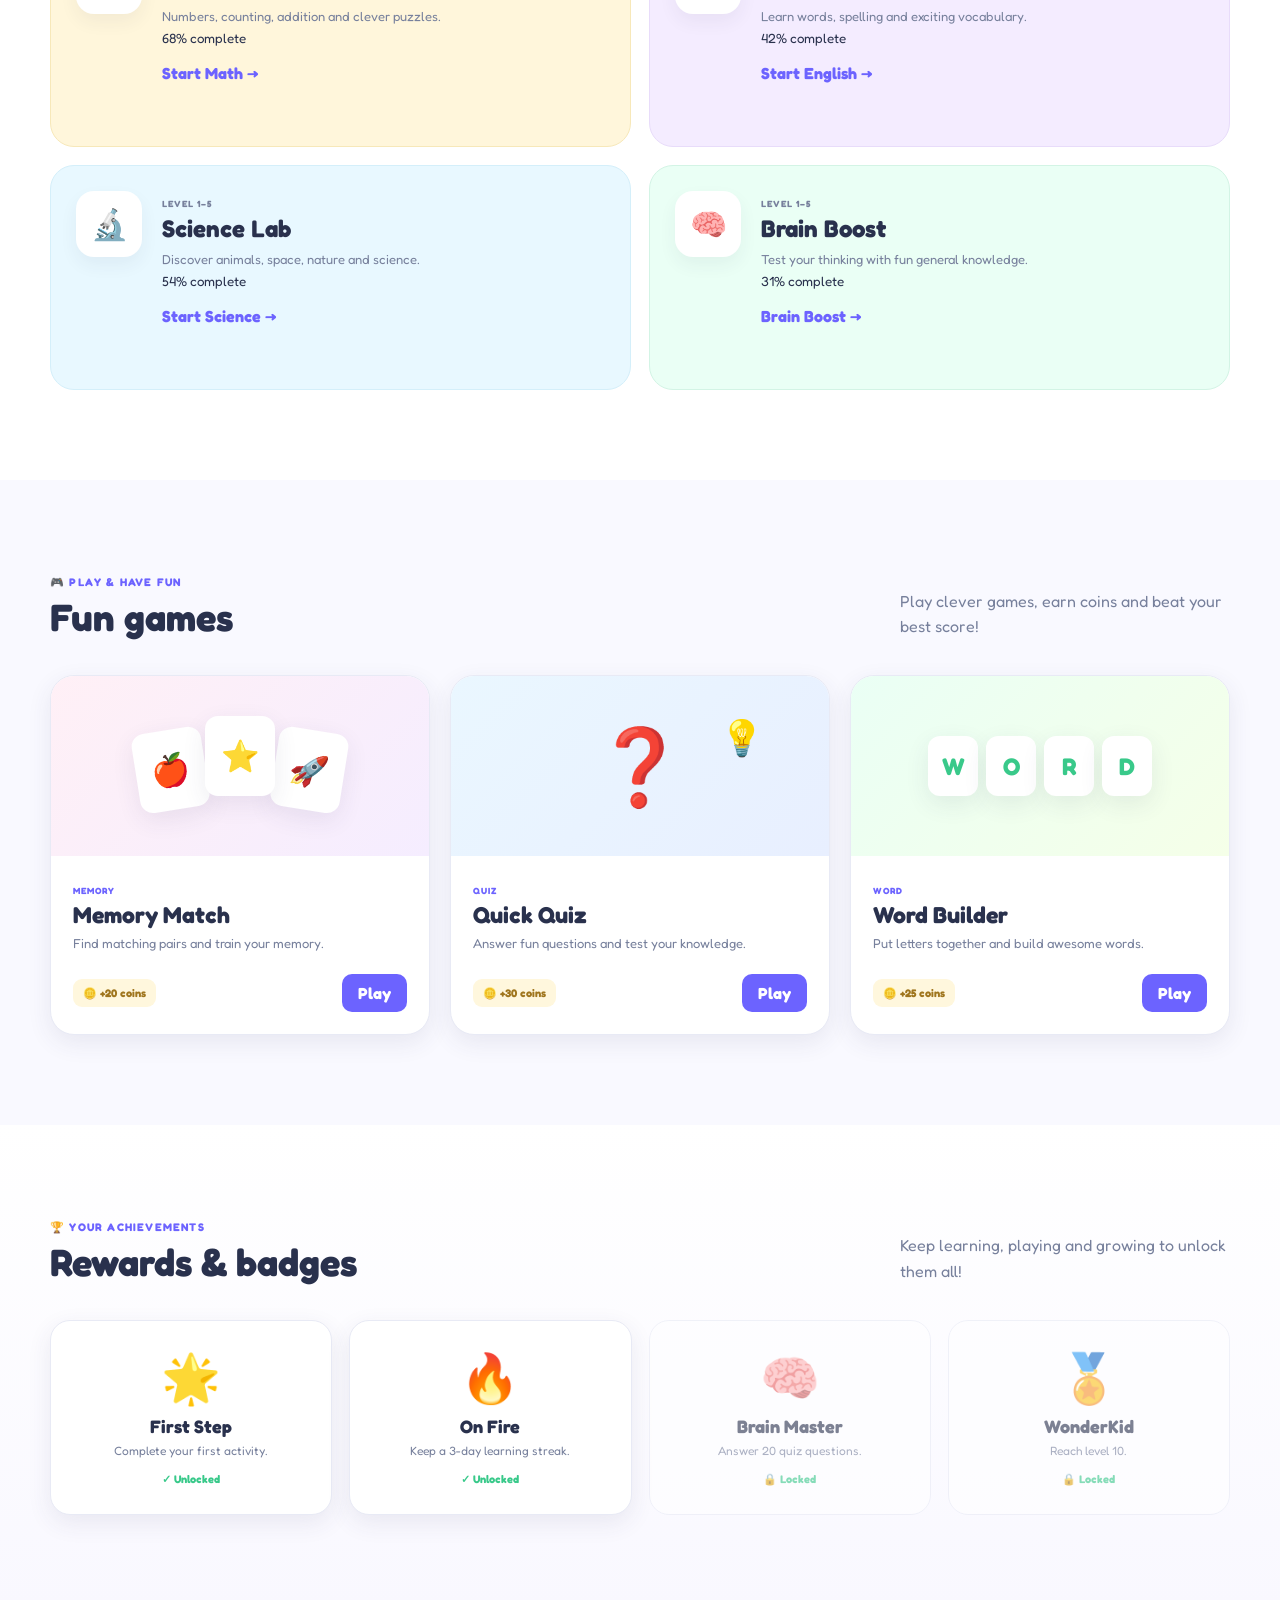
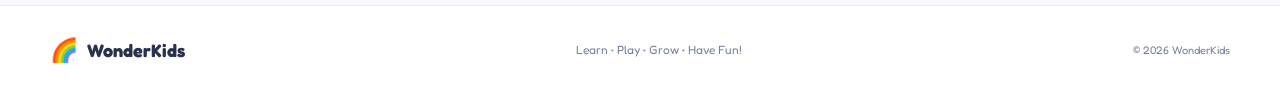
==== commit 539cb2d8: "index.html" ====
--- a/index.html
+++ b/index.html
@@ -4,651 +4,1055 @@
   <meta charset="UTF-8">
   <meta name="viewport" content="width=device-width, initial-scale=1.0">
 
-  <title>WonderKids - Learn & Play</title>
-  <meta name="description" content="WonderKids - A fun learning and games website for children.">
+  <title>WonderKids | Learn • Play • Grow</title>
+  <meta name="description" content="WonderKids is a fun and colorful learning playground for curious kids.">
 
   <link rel="preconnect" href="https://fonts.googleapis.com">
   <link rel="preconnect" href="https://fonts.gstatic.com" crossorigin>
   <link href="https://fonts.googleapis.com/css2?family=Baloo+2:wght@400;500;600;700;800&family=Fredoka:wght@400;500;600;700&display=swap" rel="stylesheet">
 
-  <!-- IMPORTANT: exact file name -->
   <link rel="stylesheet" href="./style.css">
 </head>
 
 <body>
 
-  <!-- ================= HEADER ================= -->
-  <header class="site-header">
-    <div class="container nav-wrap">
-
-      <a href="#home" class="brand">
-        <div class="brand-icon">🌈</div>
-        <div>
-          <div class="brand-name">WonderKids</div>
-          <div class="brand-tagline">Learn • Play • Grow</div>
-        </div>
+<!-- =====================================================
+     HEADER
+===================================================== -->
+
+<header class="site-header">
+
+  <div class="container nav-wrap">
+
+    <a href="#home" class="brand">
+
+      <div class="brand-icon">
+        🌈
+      </div>
+
+      <div>
+        <div class="brand-name">WonderKids</div>
+        <div class="brand-tagline">Learn • Play • Grow</div>
+      </div>
+
+    </a>
+
+    <nav class="main-nav">
+
+      <a href="#home" class="nav-link active">Home</a>
+      <a href="#learn" class="nav-link">Learn</a>
+      <a href="#games" class="nav-link">Games</a>
+      <a href="#rewards" class="nav-link">Rewards</a>
+
+    </nav>
+
+    <div class="player-stats">
+
+      <div class="stat-pill coins">
+        <span>🪙</span>
+        <strong id="coinCount">120</strong>
+      </div>
+
+      <div class="stat-pill hearts">
+        <span>❤️</span>
+        <strong id="heartCount">5</strong>
+      </div>
+
+      <button
+        class="profile-btn"
+        id="profileBtn"
+        aria-label="Open profile">
+        🧒
+      </button>
+
+    </div>
+
+  </div>
+
+</header>
+
+
+<main>
+
+<!-- =====================================================
+     HERO
+===================================================== -->
+
+<section id="home" class="hero-section">
+
+  <div class="hero-decoration decoration-one">✦</div>
+  <div class="hero-decoration decoration-two">⭐</div>
+  <div class="hero-decoration decoration-three">✦</div>
+
+  <div class="container hero-grid">
+
+    <div class="hero-content">
+
+      <div class="welcome-badge">
+        ✨ Welcome, <span id="heroName">Young Explorer</span>!
+      </div>
+
+      <h1>
+        Learn something new.
+        <span>Have lots of fun!</span>
+      </h1>
+
+      <p class="hero-description">
+        Explore exciting lessons, play clever games,
+        earn coins, unlock badges and become a WonderKid!
+      </p>
+
+      <div class="hero-buttons">
+
+        <a href="#learn" class="btn btn-primary">
+          🚀 Start Learning
+        </a>
+
+        <a href="#games" class="btn btn-secondary">
+          🎮 Play Games
+        </a>
+
+      </div>
+
+      <div class="feature-chips">
+
+        <div class="feature-chip">
+          📚
+          <span>Fun Learning</span>
+        </div>
+
+        <div class="feature-chip">
+          🎮
+          <span>Cool Games</span>
+        </div>
+
+        <div class="feature-chip">
+          🏆
+          <span>Earn Rewards</span>
+        </div>
+
+      </div>
+
+    </div>
+
+
+    <!-- HERO MASCOT -->
+
+    <div class="hero-art">
+
+      <div class="sun-circle"></div>
+
+      <div class="cloud cloud-one">☁️</div>
+      <div class="cloud cloud-two">☁️</div>
+
+      <div class="mascot-card">
+
+        <div class="spark spark-one">✦</div>
+        <div class="spark spark-two">✦</div>
+        <div class="spark spark-three">✦</div>
+
+        <div class="mascot">
+
+          <div class="mascot-hair"></div>
+
+          <div class="mascot-face">
+
+            <div class="eye eye-left"></div>
+            <div class="eye eye-right"></div>
+
+            <div class="cheek cheek-left"></div>
+            <div class="cheek cheek-right"></div>
+
+            <div class="mouth"></div>
+
+          </div>
+
+          <div class="mascot-body">
+            <div class="shirt-star">★</div>
+          </div>
+
+          <div class="mascot-arm arm-left"></div>
+          <div class="mascot-arm arm-right"></div>
+
+        </div>
+
+        <div class="mascot-message">
+          <strong>Let's learn!</strong>
+          <span>You're doing great ⭐</span>
+        </div>
+
+      </div>
+
+    </div>
+
+  </div>
+
+</section>
+
+
+<!-- =====================================================
+     PLAYER DASHBOARD
+===================================================== -->
+
+<section class="progress-section">
+
+  <div class="container">
+
+    <div class="progress-card">
+
+      <div class="progress-left">
+
+        <div class="level-circle">
+          <span>LV</span>
+          <strong id="levelNumber">3</strong>
+        </div>
+
+        <div class="journey-info">
+
+          <p class="small-label">
+            YOUR JOURNEY
+          </p>
+
+          <h3>
+            WonderKid Level
+            <span id="levelText">3</span>
+          </h3>
+
+          <div class="xp-row">
+
+            <div class="xp-bar">
+              <div class="xp-fill" id="xpFill"></div>
+            </div>
+
+            <span id="xpText">
+              680 / 1000 XP
+            </span>
+
+          </div>
+
+        </div>
+
+      </div>
+
+
+      <div class="progress-right">
+
+        <div class="streak-box">
+
+          <span class="streak-icon">🔥</span>
+
+          <div>
+            <strong id="streakCount">4</strong>
+            <span>day streak</span>
+          </div>
+
+        </div>
+
+
+        <div class="mini-stat">
+
+          <span>🎯</span>
+
+          <div>
+            <strong id="dailyProgressText">0%</strong>
+            <small>Daily Goal</small>
+          </div>
+
+        </div>
+
+      </div>
+
+    </div>
+
+  </div>
+
+</section>
+
+
+<!-- =====================================================
+     CONTINUE LEARNING
+===================================================== -->
+
+<section class="continue-section">
+
+  <div class="container">
+
+    <div class="continue-card">
+
+      <div class="continue-icon">
+        🚀
+      </div>
+
+      <div class="continue-content">
+
+        <span>CONTINUE YOUR ADVENTURE</span>
+
+        <h2>
+          Ready for your next learning mission?
+        </h2>
+
+        <p>
+          Choose a subject and collect more XP today.
+        </p>
+
+      </div>
+
+      <a href="#learn" class="btn btn-primary">
+        Continue →
       </a>
 
-      <nav class="main-nav">
-        <a href="#home" class="nav-link active">Home</a>
-        <a href="#learn" class="nav-link">Learn</a>
-        <a href="#games" class="nav-link">Games</a>
-        <a href="#rewards" class="nav-link">Rewards</a>
-      </nav>
-
-      <div class="player-stats">
-        <div class="stat-pill coins">
-          <span>🪙</span>
-          <strong id="coinCount">120</strong>
-        </div>
-
-        <div class="stat-pill hearts">
-          <span>❤️</span>
-          <strong id="heartCount">5</strong>
-        </div>
-
-        <button class="profile-btn" id="profileBtn" aria-label="Open profile">
-          🧒
-        </button>
-      </div>
-
-    </div>
-  </header>
-
-
-  <main>
-
-    <!-- ================= HERO ================= -->
-    <section id="home" class="hero-section">
-      <div class="container hero-grid">
-
-        <div class="hero-content">
-
-          <div class="welcome-badge">
-            ✨ Welcome, <span id="heroName">Young Explorer</span>!
-          </div>
-
-          <h1>
-            Learn something new.
-            <span>Have lots of fun!</span>
-          </h1>
-
-          <p class="hero-description">
-            Explore exciting lessons, play clever games, earn coins,
-            unlock badges and become a WonderKid!
+    </div>
+
+  </div>
+
+</section>
+
+
+<!-- =====================================================
+     DAILY CHALLENGE
+===================================================== -->
+
+<section class="challenge-section">
+
+  <div class="container">
+
+    <div class="challenge-card">
+
+      <div class="challenge-icon">
+        🎯
+      </div>
+
+      <div class="challenge-content">
+
+        <div class="challenge-label">
+          TODAY'S CHALLENGE
+        </div>
+
+        <h2>
+          Complete 3 learning activities
+        </h2>
+
+        <p>
+          Finish today's challenge and earn
+          <strong>50 coins</strong>!
+        </p>
+
+        <div class="challenge-progress">
+
+          <div class="challenge-bar">
+            <div
+              id="challengeFill"
+              class="challenge-fill">
+            </div>
+          </div>
+
+          <span id="challengeCount">
+            0 / 3
+          </span>
+
+        </div>
+
+      </div>
+
+      <button
+        id="challengeBtn"
+        class="btn btn-dark">
+        Start Challenge
+      </button>
+
+    </div>
+
+  </div>
+
+</section>
+
+
+<!-- =====================================================
+     LEARNING
+===================================================== -->
+
+<section id="learn" class="content-section">
+
+  <div class="container">
+
+    <div class="section-heading">
+
+      <div>
+
+        <span class="section-kicker">
+          📚 LEARN & DISCOVER
+        </span>
+
+        <h2>
+          Pick a subject
+        </h2>
+
+      </div>
+
+      <p>
+        Explore fun subjects and become smarter
+        one activity at a time!
+      </p>
+
+    </div>
+
+
+    <div class="subject-grid">
+
+
+      <!-- MATH -->
+
+      <article class="subject-card math-card">
+
+        <div class="subject-icon">
+          ➕
+        </div>
+
+        <div class="subject-content">
+
+          <span class="subject-level">
+            LEVEL 1–5
+          </span>
+
+          <h3>
+            Math Mountain
+          </h3>
+
+          <p>
+            Numbers, counting, addition and clever puzzles.
           </p>
 
-          <div class="hero-buttons">
-            <a href="#learn" class="btn btn-primary">
-              🚀 Start Learning
-            </a>
-
-            <a href="#games" class="btn btn-secondary">
-              🎮 Play Games
-            </a>
-          </div>
-
-          <div class="feature-chips">
-            <div class="feature-chip">
-              📚
-              <span>Fun Learning</span>
+          <div class="subject-progress">
+
+            <div class="mini-progress">
+              <span style="width:68%"></span>
             </div>
 
-            <div class="feature-chip">
-              🎮
-              <span>Cool Games</span>
+            <small>
+              68% complete
+            </small>
+
+          </div>
+
+          <button
+            class="card-button"
+            data-quiz="math">
+            Start Math →
+          </button>
+
+        </div>
+
+      </article>
+
+
+      <!-- ENGLISH -->
+
+      <article class="subject-card english-card">
+
+        <div class="subject-icon">
+          🔤
+        </div>
+
+        <div class="subject-content">
+
+          <span class="subject-level">
+            LEVEL 1–5
+          </span>
+
+          <h3>
+            Word Jungle
+          </h3>
+
+          <p>
+            Learn words, spelling and exciting vocabulary.
+          </p>
+
+          <div class="subject-progress">
+
+            <div class="mini-progress">
+              <span style="width:42%"></span>
             </div>
 
-            <div class="feature-chip">
-              🏆
-              <span>Earn Rewards</span>
+            <small>
+              42% complete
+            </small>
+
+          </div>
+
+          <button
+            class="card-button"
+            data-quiz="english">
+            Start English →
+          </button>
+
+        </div>
+
+      </article>
+
+
+      <!-- SCIENCE -->
+
+      <article class="subject-card science-card">
+
+        <div class="subject-icon">
+          🔬
+        </div>
+
+        <div class="subject-content">
+
+          <span class="subject-level">
+            LEVEL 1–5
+          </span>
+
+          <h3>
+            Science Lab
+          </h3>
+
+          <p>
+            Discover animals, space, nature and science.
+          </p>
+
+          <div class="subject-progress">
+
+            <div class="mini-progress">
+              <span style="width:54%"></span>
             </div>
-          </div>
-
-        </div>
-
-
-        <!-- MASCOT -->
-        <div class="hero-art">
-
-          <div class="sun-circle"></div>
-
-          <div class="cloud cloud-one">☁️</div>
-          <div class="cloud cloud-two">☁️</div>
-
-          <div class="mascot-card">
-
-            <div class="spark spark-one">✦</div>
-            <div class="spark spark-two">✦</div>
-            <div class="spark spark-three">✦</div>
-
-            <div class="mascot">
-              <div class="mascot-hair"></div>
-
-              <div class="mascot-face">
-                <div class="eye eye-left"></div>
-                <div class="eye eye-right"></div>
-
-                <div class="cheek cheek-left"></div>
-                <div class="cheek cheek-right"></div>
-
-                <div class="mouth"></div>
-              </div>
-
-              <div class="mascot-body">
-                <div class="shirt-star">★</div>
-              </div>
-
-              <div class="mascot-arm arm-left"></div>
-              <div class="mascot-arm arm-right"></div>
+
+            <small>
+              54% complete
+            </small>
+
+          </div>
+
+          <button
+            class="card-button"
+            data-quiz="science">
+            Start Science →
+          </button>
+
+        </div>
+
+      </article>
+
+
+      <!-- BRAIN -->
+
+      <article class="subject-card brain-card">
+
+        <div class="subject-icon">
+          🧠
+        </div>
+
+        <div class="subject-content">
+
+          <span class="subject-level">
+            LEVEL 1–5
+          </span>
+
+          <h3>
+            Brain Boost
+          </h3>
+
+          <p>
+            Test your thinking with fun general knowledge.
+          </p>
+
+          <div class="subject-progress">
+
+            <div class="mini-progress">
+              <span style="width:31%"></span>
             </div>
 
-            <div class="mascot-message">
-              <strong>Let's learn!</strong>
-              <span>You're doing great ⭐</span>
-            </div>
-
-          </div>
-
-        </div>
-
-      </div>
-    </section>
-
-
-    <!-- ================= PROGRESS ================= -->
-    <section class="progress-section">
-      <div class="container">
-
-        <div class="progress-card">
-
-          <div class="progress-left">
-
-            <div class="level-circle">
-              <span>LV</span>
-              <strong id="levelNumber">3</strong>
-            </div>
-
-            <div>
-              <p class="small-label">YOUR JOURNEY</p>
-              <h3>WonderKid Level <span id="levelText">3</span></h3>
-
-              <div class="xp-row">
-                <div class="xp-bar">
-                  <div class="xp-fill" id="xpFill"></div>
-                </div>
-
-                <span id="xpText">680 / 1000 XP</span>
-              </div>
-            </div>
-
-          </div>
-
-          <div class="progress-right">
-
-            <div class="streak-box">
-              <span class="streak-icon">🔥</span>
-
-              <div>
-                <strong id="streakCount">4</strong>
-                <span>day streak</span>
-              </div>
-            </div>
-
-            <div class="mini-stat">
-              <span>🎯</span>
-              <div>
-                <strong id="dailyProgressText">0%</strong>
-                <small>Daily Goal</small>
-              </div>
-            </div>
-
-          </div>
-
-        </div>
-
-      </div>
-    </section>
-
-
-    <!-- ================= DAILY CHALLENGE ================= -->
-    <section class="challenge-section">
-      <div class="container">
-
-        <div class="challenge-card">
-
-          <div class="challenge-icon">
-            🎯
-          </div>
-
-          <div class="challenge-content">
-            <div class="challenge-label">TODAY'S CHALLENGE</div>
-
-            <h2>Complete 3 learning activities</h2>
-
-            <p>
-              Finish today's challenge and earn
-              <strong>50 coins</strong>!
-            </p>
-
-            <div class="challenge-progress">
-              <div class="challenge-bar">
-                <div id="challengeFill" class="challenge-fill"></div>
-              </div>
-
-              <span id="challengeCount">0 / 3</span>
-            </div>
-          </div>
-
-          <button id="challengeBtn" class="btn btn-dark">
-            Start Challenge
+            <small>
+              31% complete
+            </small>
+
+          </div>
+
+          <button
+            class="card-button"
+            data-quiz="general">
+            Brain Boost →
           </button>
 
         </div>
 
-      </div>
-    </section>
-
-
-    <!-- ================= LEARNING ================= -->
-    <section id="learn" class="content-section">
-      <div class="container">
-
-        <div class="section-heading">
-          <div>
-            <span class="section-kicker">📚 LEARN & DISCOVER</span>
-            <h2>Pick a subject</h2>
-          </div>
+      </article>
+
+    </div>
+
+  </div>
+
+</section>
+
+
+<!-- =====================================================
+     GAMES
+===================================================== -->
+
+<section id="games" class="content-section games-section">
+
+  <div class="container">
+
+    <div class="section-heading">
+
+      <div>
+
+        <span class="section-kicker">
+          🎮 PLAY & HAVE FUN
+        </span>
+
+        <h2>
+          Fun games
+        </h2>
+
+      </div>
+
+      <p>
+        Play clever games, earn coins and beat your best score!
+      </p>
+
+    </div>
+
+
+    <div class="games-grid">
+
+
+      <!-- MEMORY -->
+
+      <article class="game-card">
+
+        <div class="game-visual memory-visual">
+
+          <div class="floating-card card-a">
+            🍎
+          </div>
+
+          <div class="floating-card card-b">
+            ⭐
+          </div>
+
+          <div class="floating-card card-c">
+            🚀
+          </div>
+
+        </div>
+
+        <div class="game-info">
+
+          <span class="game-type">
+            MEMORY
+          </span>
+
+          <h3>
+            Memory Match
+          </h3>
 
           <p>
-            Choose something exciting and start learning!
+            Find matching pairs and train your memory.
           </p>
-        </div>
-
-
-        <div class="subject-grid">
-
-          <!-- Math -->
-          <article class="subject-card math-card">
-
-            <div class="subject-icon">
-              ➕
-            </div>
-
-            <div class="subject-content">
-              <span class="subject-level">LEVEL 1–5</span>
-              <h3>Math Mountain</h3>
-
-              <p>
-                Numbers, counting, addition and clever puzzles.
-              </p>
-
-              <button
-                class="card-button"
-                data-quiz="math"
-              >
-                Start Math →
-              </button>
-            </div>
-
-          </article>
-
-
-          <!-- English -->
-          <article class="subject-card english-card">
-
-            <div class="subject-icon">
-              🔤
-            </div>
-
-            <div class="subject-content">
-              <span class="subject-level">LEVEL 1–5</span>
-              <h3>Word Jungle</h3>
-
-              <p>
-                Learn words, spelling and exciting vocabulary.
-              </p>
-
-              <button
-                class="card-button"
-                data-quiz="english"
-              >
-                Start English →
-              </button>
-            </div>
-
-          </article>
-
-
-          <!-- Science -->
-          <article class="subject-card science-card">
-
-            <div class="subject-icon">
-              🔬
-            </div>
-
-            <div class="subject-content">
-              <span class="subject-level">LEVEL 1–5</span>
-              <h3>Science Lab</h3>
-
-              <p>
-                Discover animals, space, nature and science.
-              </p>
-
-              <button
-                class="card-button"
-                data-quiz="science"
-              >
-                Start Science →
-              </button>
-            </div>
-
-          </article>
-
-
-          <!-- Brain -->
-          <article class="subject-card brain-card">
-
-            <div class="subject-icon">
-              🧠
-            </div>
-
-            <div class="subject-content">
-              <span class="subject-level">LEVEL 1–5</span>
-              <h3>Brain Boost</h3>
-
-              <p>
-                Test your thinking with fun general knowledge.
-              </p>
-
-              <button
-                class="card-button"
-                data-quiz="general"
-              >
-                Brain Boost →
-              </button>
-            </div>
-
-          </article>
-
-        </div>
-
-      </div>
-    </section>
-
-
-    <!-- ================= GAMES ================= -->
-    <section id="games" class="content-section games-section">
-      <div class="container">
-
-        <div class="section-heading">
-          <div>
-            <span class="section-kicker">🎮 PLAY & HAVE FUN</span>
-            <h2>Fun games</h2>
-          </div>
+
+          <div class="game-footer">
+
+            <span>
+              🪙 +20 coins
+            </span>
+
+            <button
+              class="play-button"
+              data-game="memory">
+              Play
+            </button>
+
+          </div>
+
+        </div>
+
+      </article>
+
+
+      <!-- QUIZ -->
+
+      <article class="game-card">
+
+        <div class="game-visual quiz-visual">
+
+          <span class="quiz-big">
+            ❓
+          </span>
+
+          <span class="quiz-small">
+            💡
+          </span>
+
+        </div>
+
+        <div class="game-info">
+
+          <span class="game-type">
+            QUIZ
+          </span>
+
+          <h3>
+            Quick Quiz
+          </h3>
 
           <p>
-            Play games and collect coins!
+            Answer fun questions and test your knowledge.
           </p>
-        </div>
-
-
-        <div class="games-grid">
-
-          <!-- Memory -->
-          <article class="game-card">
-
-            <div class="game-visual memory-visual">
-              <div class="floating-card card-a">🍎</div>
-              <div class="floating-card card-b">⭐</div>
-              <div class="floating-card card-c">🚀</div>
-            </div>
-
-            <div class="game-info">
-              <span class="game-type">MEMORY</span>
-              <h3>Memory Match</h3>
-
-              <p>
-                Find matching pairs and train your memory.
-              </p>
-
-              <div class="game-footer">
-                <span>🪙 +20 coins</span>
-
-                <button
-                  class="play-button"
-                  data-game="memory"
-                >
-                  Play
-                </button>
-              </div>
-            </div>
-
-          </article>
-
-
-          <!-- Quiz -->
-          <article class="game-card">
-
-            <div class="game-visual quiz-visual">
-              <span class="quiz-big">❓</span>
-              <span class="quiz-small">💡</span>
-            </div>
-
-            <div class="game-info">
-              <span class="game-type">QUIZ</span>
-              <h3>Quick Quiz</h3>
-
-              <p>
-                Answer fun questions and test your knowledge.
-              </p>
-
-              <div class="game-footer">
-                <span>🪙 +30 coins</span>
-
-                <button
-                  class="play-button"
-                  data-game="quiz"
-                >
-                  Play
-                </button>
-              </div>
-            </div>
-
-          </article>
-
-
-          <!-- Word -->
-          <article class="game-card">
-
-            <div class="game-visual word-visual">
-              <span>W</span>
-              <span>O</span>
-              <span>R</span>
-              <span>D</span>
-            </div>
-
-            <div class="game-info">
-              <span class="game-type">WORD</span>
-              <h3>Word Builder</h3>
-
-              <p>
-                Put letters together and build awesome words.
-              </p>
-
-              <div class="game-footer">
-                <span>🪙 +25 coins</span>
-
-                <button
-                  class="play-button"
-                  data-game="word"
-                >
-                  Play
-                </button>
-              </div>
-            </div>
-
-          </article>
-
-        </div>
-
-      </div>
-    </section>
-
-
-    <!-- ================= REWARDS ================= -->
-    <section id="rewards" class="content-section rewards-section">
-      <div class="container">
-
-        <div class="section-heading">
-          <div>
-            <span class="section-kicker">🏆 YOUR ACHIEVEMENTS</span>
-            <h2>Rewards & badges</h2>
-          </div>
+
+          <div class="game-footer">
+
+            <span>
+              🪙 +30 coins
+            </span>
+
+            <button
+              class="play-button"
+              data-game="quiz">
+              Play
+            </button>
+
+          </div>
+
+        </div>
+
+      </article>
+
+
+      <!-- WORD -->
+
+      <article class="game-card">
+
+        <div class="game-visual word-visual">
+
+          <span>W</span>
+          <span>O</span>
+          <span>R</span>
+          <span>D</span>
+
+        </div>
+
+        <div class="game-info">
+
+          <span class="game-type">
+            WORD
+          </span>
+
+          <h3>
+            Word Builder
+          </h3>
 
           <p>
-            Keep learning to unlock them all!
+            Put letters together and build awesome words.
           </p>
-        </div>
-
-
-        <div class="rewards-grid">
-
-          <div class="reward-card unlocked">
-            <div class="reward-icon">🌟</div>
-            <h3>First Step</h3>
-            <p>Complete your first activity.</p>
-            <span>✓ Unlocked</span>
-          </div>
-
-          <div class="reward-card unlocked">
-            <div class="reward-icon">🔥</div>
-            <h3>On Fire</h3>
-            <p>Keep a 3-day learning streak.</p>
-            <span>✓ Unlocked</span>
-          </div>
-
-          <div class="reward-card">
-            <div class="reward-icon">🧠</div>
-            <h3>Brain Master</h3>
-            <p>Answer 20 quiz questions.</p>
-            <span>🔒 Locked</span>
-          </div>
-
-          <div class="reward-card">
-            <div class="reward-icon">🏅</div>
-            <h3>WonderKid</h3>
-            <p>Reach level 10.</p>
-            <span>🔒 Locked</span>
-          </div>
-
-        </div>
-
-      </div>
-    </section>
-
-  </main>
-
-
-  <!-- ================= FOOTER ================= -->
-  <footer class="site-footer">
-    <div class="container footer-inner">
-
-      <div class="footer-brand">
-        <span>🌈</span>
-        <strong>WonderKids</strong>
+
+          <div class="game-footer">
+
+            <span>
+              🪙 +25 coins
+            </span>
+
+            <button
+              class="play-button"
+              data-game="word">
+              Play
+            </button>
+
+          </div>
+
+        </div>
+
+      </article>
+
+    </div>
+
+  </div>
+
+</section>
+
+
+<!-- =====================================================
+     REWARDS
+===================================================== -->
+
+<section id="rewards" class="content-section rewards-section">
+
+  <div class="container">
+
+    <div class="section-heading">
+
+      <div>
+
+        <span class="section-kicker">
+          🏆 YOUR ACHIEVEMENTS
+        </span>
+
+        <h2>
+          Rewards & badges
+        </h2>
+
       </div>
 
       <p>
-        Learn • Play • Grow • Have Fun!
+        Keep learning, playing and growing to unlock them all!
       </p>
 
-      <p class="copyright">
-        © 2026 WonderKids
-      </p>
-
-    </div>
-  </footer>
-
-
-  <!-- ================= PROFILE MODAL ================= -->
-  <div class="modal-overlay" id="profileModal">
-
-    <div class="modal-card profile-modal">
-
-      <button class="modal-close" data-close="profileModal">
-        ×
+    </div>
+
+
+    <div class="rewards-grid">
+
+
+      <div class="reward-card unlocked">
+
+        <div class="reward-icon">
+          🌟
+        </div>
+
+        <h3>
+          First Step
+        </h3>
+
+        <p>
+          Complete your first activity.
+        </p>
+
+        <span>
+          ✓ Unlocked
+        </span>
+
+      </div>
+
+
+      <div class="reward-card unlocked">
+
+        <div class="reward-icon">
+          🔥
+        </div>
+
+        <h3>
+          On Fire
+        </h3>
+
+        <p>
+          Keep a 3-day learning streak.
+        </p>
+
+        <span>
+          ✓ Unlocked
+        </span>
+
+      </div>
+
+
+      <div class="reward-card">
+
+        <div class="reward-icon">
+          🧠
+        </div>
+
+        <h3>
+          Brain Master
+        </h3>
+
+        <p>
+          Answer 20 quiz questions.
+        </p>
+
+        <span>
+          🔒 Locked
+        </span>
+
+      </div>
+
+
+      <div class="reward-card">
+
+        <div class="reward-icon">
+          🏅
+        </div>
+
+        <h3>
+          WonderKid
+        </h3>
+
+        <p>
+          Reach level 10.
+        </p>
+
+        <span>
+          🔒 Locked
+        </span>
+
+      </div>
+
+    </div>
+
+  </div>
+
+</section>
+
+
+<!-- =====================================================
+     FOOTER
+===================================================== -->
+
+<footer class="site-footer">
+
+  <div class="container footer-inner">
+
+    <div class="footer-brand">
+      <span>🌈</span>
+      <strong>WonderKids</strong>
+    </div>
+
+    <p>
+      Learn • Play • Grow • Have Fun!
+    </p>
+
+    <p class="copyright">
+      © 2026 WonderKids
+    </p>
+
+  </div>
+
+</footer>
+
+
+<!-- =====================================================
+     PROFILE MODAL
+===================================================== -->
+
+<div class="modal-overlay" id="profileModal">
+
+  <div class="modal-card profile-modal">
+
+    <button
+      class="modal-close"
+      data-close="profileModal">
+      ×
+    </button>
+
+    <div class="modal-icon">
+      🧒
+    </div>
+
+    <h2>
+      My Profile
+    </h2>
+
+    <p class="modal-subtitle">
+      Choose your explorer name and avatar.
+    </p>
+
+    <label
+      class="input-label"
+      for="playerName">
+      Your name
+    </label>
+
+    <input
+      id="playerName"
+      class="text-input"
+      type="text"
+      maxlength="20"
+      placeholder="Enter your name">
+
+    <label class="input-label">
+      Choose avatar
+    </label>
+
+    <div class="avatar-grid">
+
+      <button
+        class="avatar-option"
+        data-avatar="🧒">
+        🧒
       </button>
 
-      <div class="modal-icon">🧒</div>
-
-      <h2>My Profile</h2>
-
-      <p class="modal-subtitle">
-        Choose your explorer name and avatar.
-      </p>
-
-      <label class="input-label" for="playerName">
-        Your name
-      </label>
-
-      <input
-        id="playerName"
-        class="text-input"
-        type="text"
-        maxlength="20"
-        placeholder="Enter your name"
-      >
-
-      <label class="input-label">
-        Choose avatar
-      </label>
-
-      <div class="avatar-grid">
-
-        <button class="avatar-option" data-avatar="🧒">🧒</button>
-        <button class="avatar-option" data-avatar="👦">👦</button>
-        <button class="avatar-option" data-avatar="👧">👧</button>
-        <button class="avatar-option" data-avatar="🧑">🧑</button>
-        <button class="avatar-option" data-avatar="🦸">🦸</button>
-        <button class="avatar-option" data-avatar="🧙">🧙</button>
-
-      </div>
-
-      <button id="saveProfile" class="btn btn-primary full-btn">
-        Save Profile
+      <button
+        class="avatar-option"
+        data-avatar="👦">
+        👦
       </button>
 
-    </div>
+      <button
+        class="avatar-option"
+        data-avatar="👧">
+        👧
+      </button>
+
+      <button
+        class="avatar-option"
+        data-avatar="🧑">
+        🧑
+      </button>
+
+      <button
+        class="avatar-option"
+        data-avatar="🦸">
+        🦸
+      </button>
+
+      <button
+        class="avatar-option"
+        data-avatar="🧙">
+        🧙
+      </button>
+
+    </div>
+
+    <button
+      id="saveProfile"
+      class="btn btn-primary full-btn">
+      Save Profile
+    </button>
 
   </div>
 
-
-  <!-- ================= GAME MODAL ================= -->
-  <div class="modal-overlay" id="gameModal">
-
-    <div class="modal-card game-modal">
-
-      <button class="modal-close" data-close="gameModal">
-        ×
-      </button>
-
-      <div id="gameContent"></div>
-
-    </div>
+</div>
+
+
+<!-- =====================================================
+     GAME MODAL
+===================================================== -->
+
+<div class="modal-overlay" id="gameModal">
+
+  <div class="modal-card game-modal">
+
+    <button
+      class="modal-close"
+      data-close="gameModal">
+      ×
+    </button>
+
+    <div id="gameContent"></div>
 
   </div>
 
-
-  <!-- ================= TOAST ================= -->
-  <div class="toast" id="toast">
-    <span id="toastIcon">🎉</span>
-    <span id="toastMessage">Great job!</span>
-  </div>
-
-
-  <!-- IMPORTANT: exact file name -->
-  <script src="./script.js"></script>
+</div>
+
+
+<!-- =====================================================
+     TOAST
+===================================================== -->
+
+<div class="toast" id="toast">
+
+  <span id="toastIcon">
+    🎉
+  </span>
+
+  <span id="toastMessage">
+    Great job!
+  </span>
+
+</div>
+
+
+<script src="./script.js"></script>
 
 </body>
 </html>
--- a/style.css
+++ b/style.css
@@ -0,0 +1,1676 @@
+/* =========================================================
+   WONDERKIDS
+   Main stylesheet
+   ========================================================= */
+
+:root {
+  --primary: #6c63ff;
+  --primary-dark: #5148d8;
+  --yellow: #ffc928;
+  --orange: #ff8b3d;
+  --pink: #ff6fae;
+  --green: #39c98a;
+  --blue: #48aaf5;
+
+  --text: #29314d;
+  --muted: #77809c;
+  --white: #ffffff;
+  --light: #f7f8ff;
+  --border: #e8eaf5;
+
+  --shadow: 0 18px 45px rgba(52, 58, 100, 0.10);
+  --shadow-small: 0 8px 24px rgba(52, 58, 100, 0.09);
+
+  --radius: 24px;
+  --container: 1180px;
+}
+
+* {
+  margin: 0;
+  padding: 0;
+  box-sizing: border-box;
+}
+
+html {
+  scroll-behavior: smooth;
+}
+
+body {
+  font-family: "Fredoka", "Baloo 2", sans-serif;
+  background: #ffffff;
+  color: var(--text);
+  overflow-x: hidden;
+}
+
+button,
+input {
+  font: inherit;
+}
+
+button {
+  cursor: pointer;
+}
+
+a {
+  color: inherit;
+  text-decoration: none;
+}
+
+.container {
+  width: min(var(--container), calc(100% - 40px));
+  margin: 0 auto;
+}
+
+
+/* =========================================================
+   HEADER
+   ========================================================= */
+
+.site-header {
+  position: sticky;
+  top: 0;
+  z-index: 1000;
+  background: rgba(255, 255, 255, 0.94);
+  backdrop-filter: blur(16px);
+  border-bottom: 1px solid rgba(232, 234, 245, 0.8);
+}
+
+.nav-wrap {
+  min-height: 78px;
+  display: flex;
+  align-items: center;
+  justify-content: space-between;
+  gap: 24px;
+}
+
+.brand {
+  display: flex;
+  align-items: center;
+  gap: 12px;
+}
+
+.brand-icon {
+  width: 48px;
+  height: 48px;
+  display: grid;
+  place-items: center;
+  border-radius: 15px;
+  background: linear-gradient(135deg, #fff1a7, #ffc4e0);
+  font-size: 27px;
+  box-shadow: var(--shadow-small);
+}
+
+.brand-name {
+  font-size: 23px;
+  font-weight: 800;
+  line-height: 1;
+}
+
+.brand-tagline {
+  color: var(--muted);
+  font-size: 12px;
+  margin-top: 4px;
+}
+
+.main-nav {
+  display: flex;
+  align-items: center;
+  gap: 8px;
+}
+
+.nav-link {
+  padding: 10px 15px;
+  border-radius: 12px;
+  color: var(--muted);
+  font-weight: 600;
+  transition: 0.25s ease;
+}
+
+.nav-link:hover,
+.nav-link.active {
+  color: var(--primary);
+  background: #f0efff;
+}
+
+.player-stats {
+  display: flex;
+  align-items: center;
+  gap: 8px;
+}
+
+.stat-pill {
+  display: flex;
+  align-items: center;
+  gap: 6px;
+  padding: 8px 12px;
+  border-radius: 13px;
+  font-size: 14px;
+}
+
+.stat-pill.coins {
+  background: #fff8dc;
+}
+
+.stat-pill.hearts {
+  background: #fff0f5;
+}
+
+.profile-btn {
+  width: 42px;
+  height: 42px;
+  border: 0;
+  border-radius: 50%;
+  background: #eeeaff;
+  font-size: 22px;
+  transition: 0.25s ease;
+}
+
+.profile-btn:hover {
+  transform: scale(1.08);
+}
+
+
+/* =========================================================
+   HERO
+   ========================================================= */
+
+.hero-section {
+  position: relative;
+  overflow: hidden;
+  padding: 90px 0 80px;
+  background:
+    radial-gradient(circle at 85% 20%, #fff5bd 0, transparent 25%),
+    radial-gradient(circle at 10% 85%, #e9f7ff 0, transparent 28%),
+    linear-gradient(180deg, #f9f8ff 0%, #ffffff 100%);
+}
+
+.hero-grid {
+  min-height: 570px;
+  display: grid;
+  grid-template-columns: 1fr 0.9fr;
+  align-items: center;
+  gap: 60px;
+}
+
+.welcome-badge {
+  display: inline-flex;
+  padding: 9px 15px;
+  background: #f0efff;
+  color: var(--primary);
+  border-radius: 30px;
+  font-size: 14px;
+  font-weight: 600;
+  margin-bottom: 20px;
+}
+
+.hero-content h1 {
+  max-width: 650px;
+  font-size: clamp(45px, 6vw, 74px);
+  line-height: 0.98;
+  letter-spacing: -2px;
+  font-weight: 800;
+}
+
+.hero-content h1 span {
+  display: block;
+  color: var(--primary);
+}
+
+.hero-description {
+  max-width: 560px;
+  margin-top: 24px;
+  color: var(--muted);
+  font-size: 18px;
+  line-height: 1.7;
+}
+
+.hero-buttons {
+  display: flex;
+  gap: 12px;
+  margin-top: 30px;
+  flex-wrap: wrap;
+}
+
+.btn {
+  border: 0;
+  border-radius: 15px;
+  padding: 14px 22px;
+  font-weight: 700;
+  transition: 0.25s ease;
+  display: inline-flex;
+  justify-content: center;
+  align-items: center;
+  gap: 8px;
+}
+
+.btn-primary {
+  color: white;
+  background: linear-gradient(135deg, var(--primary), #887fff);
+  box-shadow: 0 12px 25px rgba(108, 99, 255, 0.25);
+}
+
+.btn-primary:hover {
+  transform: translateY(-3px);
+  box-shadow: 0 16px 30px rgba(108, 99, 255, 0.32);
+}
+
+.btn-secondary {
+  background: white;
+  border: 1px solid var(--border);
+  color: var(--text);
+}
+
+.btn-secondary:hover {
+  transform: translateY(-3px);
+  box-shadow: var(--shadow-small);
+}
+
+.btn-dark {
+  background: var(--text);
+  color: white;
+}
+
+.btn-dark:hover {
+  transform: translateY(-2px);
+  background: #1d2338;
+}
+
+.feature-chips {
+  display: flex;
+  gap: 10px;
+  flex-wrap: wrap;
+  margin-top: 28px;
+}
+
+.feature-chip {
+  display: flex;
+  align-items: center;
+  gap: 7px;
+  padding: 8px 12px;
+  border-radius: 12px;
+  background: white;
+  border: 1px solid var(--border);
+  color: var(--muted);
+  font-size: 13px;
+  font-weight: 600;
+}
+
+
+/* =========================================================
+   HERO MASCOT
+   ========================================================= */
+
+.hero-art {
+  position: relative;
+  min-height: 500px;
+  display: grid;
+  place-items: center;
+}
+
+.sun-circle {
+  position: absolute;
+  width: 360px;
+  height: 360px;
+  border-radius: 50%;
+  background: linear-gradient(135deg, #fff0a8, #ffd9ef);
+  opacity: 0.9;
+}
+
+.cloud {
+  position: absolute;
+  font-size: 55px;
+  opacity: 0.8;
+}
+
+.cloud-one {
+  top: 65px;
+  left: 15px;
+}
+
+.cloud-two {
+  bottom: 55px;
+  right: 0;
+}
+
+.mascot-card {
+  position: relative;
+  z-index: 2;
+  width: 370px;
+  min-height: 410px;
+  border-radius: 38px;
+  background: rgba(255, 255, 255, 0.8);
+  border: 1px solid rgba(255, 255, 255, 0.9);
+  box-shadow: 0 30px 70px rgba(67, 64, 125, 0.14);
+  backdrop-filter: blur(10px);
+  display: flex;
+  align-items: center;
+  flex-direction: column;
+  justify-content: center;
+}
+
+.mascot {
+  position: relative;
+  width: 190px;
+  height: 235px;
+}
+
+.mascot-face {
+  position: absolute;
+  width: 145px;
+  height: 135px;
+  border-radius: 48% 48% 45% 45%;
+  background: #ffd3a5;
+  left: 23px;
+  top: 30px;
+  z-index: 3;
+  border: 5px solid #e79d70;
+}
+
+.mascot-hair {
+  position: absolute;
+  z-index: 5;
+  width: 145px;
+  height: 70px;
+  left: 23px;
+  top: 8px;
+  border-radius: 65% 70% 35% 40%;
+  background: #573c32;
+}
+
+.eye {
+  position: absolute;
+  top: 50px;
+  width: 12px;
+  height: 18px;
+  border-radius: 50%;
+  background: #2d3145;
+}
+
+.eye-left {
+  left: 38px;
+}
+
+.eye-right {
+  right: 38px;
+}
+
+.cheek {
+  position: absolute;
+  top: 76px;
+  width: 18px;
+  height: 9px;
+  border-radius: 50%;
+  background: #ff9ebd;
+  opacity: 0.7;
+}
+
+.cheek-left {
+  left: 21px;
+}
+
+.cheek-right {
+  right: 21px;
+}
+
+.mouth {
+  position: absolute;
+  width: 22px;
+  height: 12px;
+  left: 56px;
+  top: 80px;
+  border-bottom: 4px solid #7d4351;
+  border-radius: 0 0 20px 20px;
+}
+
+.mascot-body {
+  position: absolute;
+  width: 150px;
+  height: 100px;
+  left: 20px;
+  bottom: 0;
+  border-radius: 45px 45px 25px 25px;
+  background: linear-gradient(135deg, #6c63ff, #928aff);
+  z-index: 2;
+  border: 5px solid #554dc8;
+  display: grid;
+  place-items: center;
+}
+
+.shirt-star {
+  color: #ffd23f;
+  font-size: 35px;
+}
+
+.mascot-arm {
+  position: absolute;
+  width: 45px;
+  height: 25px;
+  background: #ffd3a5;
+  border: 4px solid #e79d70;
+  border-radius: 30px;
+  bottom: 35px;
+  z-index: 1;
+}
+
+.arm-left {
+  left: -3px;
+  transform: rotate(25deg);
+}
+
+.arm-right {
+  right: -3px;
+  transform: rotate(-25deg);
+}
+
+.mascot-message {
+  margin-top: 5px;
+  display: flex;
+  flex-direction: column;
+  align-items: center;
+}
+
+.mascot-message strong {
+  font-size: 23px;
+}
+
+.mascot-message span {
+  color: var(--muted);
+  font-size: 13px;
+  margin-top: 2px;
+}
+
+.spark {
+  position: absolute;
+  color: #ffc928;
+  font-size: 30px;
+  animation: floatSpark 2.5s ease-in-out infinite;
+}
+
+.spark-one {
+  left: 45px;
+  top: 65px;
+}
+
+.spark-two {
+  right: 35px;
+  top: 110px;
+  animation-delay: 0.7s;
+}
+
+.spark-three {
+  left: 55px;
+  bottom: 70px;
+  animation-delay: 1.2s;
+}
+
+@keyframes floatSpark {
+  0%, 100% {
+    transform: translateY(0) rotate(0);
+  }
+
+  50% {
+    transform: translateY(-10px) rotate(12deg);
+  }
+}
+
+
+/* =========================================================
+   PROGRESS
+   ========================================================= */
+
+.progress-section {
+  margin-top: -15px;
+  position: relative;
+  z-index: 5;
+}
+
+.progress-card {
+  padding: 24px 28px;
+  background: white;
+  border: 1px solid var(--border);
+  border-radius: 22px;
+  box-shadow: var(--shadow);
+  display: flex;
+  align-items: center;
+  justify-content: space-between;
+  gap: 25px;
+}
+
+.progress-left,
+.progress-right {
+  display: flex;
+  align-items: center;
+}
+
+.progress-left {
+  gap: 16px;
+}
+
+.progress-right {
+  gap: 28px;
+}
+
+.level-circle {
+  width: 68px;
+  height: 68px;
+  border-radius: 50%;
+  display: flex;
+  flex-direction: column;
+  justify-content: center;
+  align-items: center;
+  background: #eeedff;
+  color: var(--primary);
+}
+
+.level-circle span {
+  font-size: 9px;
+  font-weight: 700;
+}
+
+.level-circle strong {
+  font-size: 25px;
+  line-height: 1;
+}
+
+.small-label {
+  color: var(--muted);
+  font-size: 10px;
+  font-weight: 700;
+  letter-spacing: 1px;
+}
+
+.progress-card h3 {
+  margin-top: 2px;
+  font-size: 19px;
+}
+
+.xp-row {
+  display: flex;
+  align-items: center;
+  gap: 10px;
+  margin-top: 7px;
+}
+
+.xp-bar {
+  width: 210px;
+  height: 8px;
+  border-radius: 20px;
+  background: #ededf7;
+  overflow: hidden;
+}
+
+.xp-fill {
+  width: 68%;
+  height: 100%;
+  border-radius: inherit;
+  background: linear-gradient(90deg, var(--primary), #a69fff);
+  transition: width 0.5s ease;
+}
+
+.xp-row span {
+  color: var(--muted);
+  font-size: 11px;
+}
+
+.streak-box {
+  display: flex;
+  align-items: center;
+  gap: 8px;
+}
+
+.streak-icon {
+  font-size: 30px;
+}
+
+.streak-box strong {
+  display: block;
+  font-size: 20px;
+}
+
+.streak-box span:not(.streak-icon) {
+  color: var(--muted);
+  font-size: 11px;
+}
+
+.mini-stat {
+  display: flex;
+  align-items: center;
+  gap: 8px;
+}
+
+.mini-stat > span {
+  font-size: 25px;
+}
+
+.mini-stat strong {
+  display: block;
+}
+
+.mini-stat small {
+  color: var(--muted);
+}
+
+
+/* =========================================================
+   CHALLENGE
+   ========================================================= */
+
+.challenge-section {
+  padding: 55px 0 15px;
+}
+
+.challenge-card {
+  display: flex;
+  align-items: center;
+  gap: 20px;
+  padding: 23px 27px;
+  border-radius: 22px;
+  background: linear-gradient(135deg, #fff9df, #fff4e9);
+  border: 1px solid #f8e7c0;
+}
+
+.challenge-icon {
+  width: 68px;
+  height: 68px;
+  flex-shrink: 0;
+  display: grid;
+  place-items: center;
+  border-radius: 19px;
+  background: white;
+  font-size: 31px;
+}
+
+.challenge-content {
+  flex: 1;
+}
+
+.challenge-label {
+  color: #cf8a18;
+  font-size: 10px;
+  font-weight: 800;
+  letter-spacing: 1px;
+}
+
+.challenge-content h2 {
+  margin-top: 3px;
+  font-size: 22px;
+}
+
+.challenge-content p {
+  margin-top: 4px;
+  color: var(--muted);
+  font-size: 13px;
+}
+
+.challenge-progress {
+  margin-top: 10px;
+  display: flex;
+  align-items: center;
+  gap: 10px;
+}
+
+.challenge-bar {
+  width: 210px;
+  height: 8px;
+  background: rgba(255,255,255,0.8);
+  border-radius: 20px;
+  overflow: hidden;
+}
+
+.challenge-fill {
+  height: 100%;
+  width: 0%;
+  border-radius: inherit;
+  background: linear-gradient(90deg, #ffb72f, #ff8b3d);
+  transition: width 0.5s ease;
+}
+
+.challenge-progress span {
+  font-size: 11px;
+  color: #9a762e;
+}
+
+
+/* =========================================================
+   SECTIONS
+   ========================================================= */
+
+.content-section {
+  padding: 90px 0;
+}
+
+.games-section {
+  background: #f9f9ff;
+}
+
+.rewards-section {
+  background: linear-gradient(180deg, #ffffff, #f9f8ff);
+}
+
+.section-heading {
+  display: flex;
+  justify-content: space-between;
+  align-items: end;
+  gap: 30px;
+  margin-bottom: 35px;
+}
+
+.section-kicker {
+  color: var(--primary);
+  font-size: 11px;
+  letter-spacing: 1.2px;
+  font-weight: 800;
+}
+
+.section-heading h2 {
+  margin-top: 4px;
+  font-size: 38px;
+}
+
+.section-heading > p {
+  max-width: 330px;
+  color: var(--muted);
+  line-height: 1.6;
+}
+
+
+/* =========================================================
+   SUBJECTS
+   ========================================================= */
+
+.subject-grid {
+  display: grid;
+  grid-template-columns: repeat(2, 1fr);
+  gap: 18px;
+}
+
+.subject-card {
+  min-height: 225px;
+  padding: 25px;
+  border-radius: var(--radius);
+  display: flex;
+  align-items: flex-start;
+  gap: 20px;
+  position: relative;
+  overflow: hidden;
+  border: 1px solid transparent;
+  transition: 0.3s ease;
+}
+
+.subject-card:hover {
+  transform: translateY(-5px);
+  box-shadow: var(--shadow);
+}
+
+.math-card {
+  background: #fff6db;
+  border-color: #f7e8b9;
+}
+
+.english-card {
+  background: #f4ecff;
+  border-color: #e8dcfa;
+}
+
+.science-card {
+  background: #e8f8ff;
+  border-color: #d4effa;
+}
+
+.brain-card {
+  background: #eafff5;
+  border-color: #d3f4e5;
+}
+
+.subject-icon {
+  width: 66px;
+  height: 66px;
+  flex-shrink: 0;
+  display: grid;
+  place-items: center;
+  background: white;
+  border-radius: 18px;
+  font-size: 30px;
+  box-shadow: 0 8px 18px rgba(50,50,80,0.06);
+}
+
+.subject-level {
+  color: var(--muted);
+  font-size: 9px;
+  font-weight: 800;
+  letter-spacing: 1px;
+}
+
+.subject-content h3 {
+  margin-top: 3px;
+  font-size: 24px;
+}
+
+.subject-content p {
+  color: var(--muted);
+  margin-top: 7px;
+  font-size: 13px;
+  line-height: 1.5;
+  max-width: 330px;
+}
+
+.card-button {
+  border: 0;
+  background: transparent;
+  color: var(--primary);
+  font-weight: 700;
+  margin-top: 15px;
+  padding: 0;
+}
+
+
+/* =========================================================
+   GAMES
+   ========================================================= */
+
+.games-grid {
+  display: grid;
+  grid-template-columns: repeat(3, 1fr);
+  gap: 20px;
+}
+
+.game-card {
+  background: white;
+  border-radius: 24px;
+  overflow: hidden;
+  border: 1px solid var(--border);
+  box-shadow: var(--shadow-small);
+  transition: 0.3s ease;
+}
+
+.game-card:hover {
+  transform: translateY(-6px);
+  box-shadow: var(--shadow);
+}
+
+.game-visual {
+  height: 180px;
+  display: flex;
+  align-items: center;
+  justify-content: center;
+  position: relative;
+  overflow: hidden;
+}
+
+.memory-visual {
+  background: linear-gradient(135deg, #fff0f6, #f5edff);
+}
+
+.quiz-visual {
+  background: linear-gradient(135deg, #eaf7ff, #e8efff);
+}
+
+.word-visual {
+  background: linear-gradient(135deg, #eafff5, #f5ffe8);
+  gap: 8px;
+}
+
+.floating-card {
+  width: 70px;
+  height: 80px;
+  background: white;
+  border-radius: 13px;
+  display: grid;
+  place-items: center;
+  font-size: 31px;
+  box-shadow: var(--shadow-small);
+}
+
+.card-a {
+  transform: rotate(-9deg) translateY(4px);
+}
+
+.card-b {
+  transform: translateY(-10px);
+  z-index: 2;
+}
+
+.card-c {
+  transform: rotate(9deg) translateY(4px);
+}
+
+.quiz-big {
+  font-size: 75px;
+  font-weight: 800;
+  color: var(--primary);
+}
+
+.quiz-small {
+  position: absolute;
+  right: 65px;
+  top: 40px;
+  font-size: 35px;
+}
+
+.word-visual span {
+  width: 50px;
+  height: 60px;
+  display: grid;
+  place-items: center;
+  background: white;
+  border-radius: 12px;
+  box-shadow: var(--shadow-small);
+  font-size: 24px;
+  font-weight: 800;
+  color: var(--green);
+}
+
+.game-info {
+  padding: 22px;
+}
+
+.game-type {
+  color: var(--primary);
+  font-size: 9px;
+  letter-spacing: 1px;
+  font-weight: 800;
+}
+
+.game-info h3 {
+  margin-top: 3px;
+  font-size: 23px;
+}
+
+.game-info p {
+  color: var(--muted);
+  line-height: 1.5;
+  font-size: 13px;
+  margin-top: 6px;
+}
+
+.game-footer {
+  display: flex;
+  justify-content: space-between;
+  align-items: center;
+  margin-top: 20px;
+}
+
+.game-footer > span {
+  color: #a0761e;
+  background: #fff7dd;
+  padding: 7px 10px;
+  border-radius: 9px;
+  font-size: 11px;
+  font-weight: 700;
+}
+
+.play-button {
+  border: 0;
+  padding: 9px 16px;
+  border-radius: 10px;
+  color: white;
+  background: var(--primary);
+  font-weight: 700;
+}
+
+.play-button:hover {
+  background: var(--primary-dark);
+}
+
+
+/* =========================================================
+   REWARDS
+   ========================================================= */
+
+.rewards-grid {
+  display: grid;
+  grid-template-columns: repeat(4, 1fr);
+  gap: 17px;
+}
+
+.reward-card {
+  text-align: center;
+  padding: 27px 18px;
+  border: 1px solid var(--border);
+  border-radius: 20px;
+  background: white;
+  opacity: 0.6;
+}
+
+.reward-card.unlocked {
+  opacity: 1;
+  box-shadow: var(--shadow-small);
+}
+
+.reward-icon {
+  font-size: 48px;
+  margin-bottom: 8px;
+}
+
+.reward-card h3 {
+  font-size: 18px;
+}
+
+.reward-card p {
+  color: var(--muted);
+  font-size: 12px;
+  line-height: 1.5;
+  margin-top: 5px;
+}
+
+.reward-card > span {
+  display: inline-block;
+  margin-top: 12px;
+  font-size: 11px;
+  font-weight: 700;
+  color: var(--green);
+}
+
+
+/* =========================================================
+   FOOTER
+   ========================================================= */
+
+.site-footer {
+  padding: 30px 0;
+  border-top: 1px solid var(--border);
+  background: white;
+}
+
+.footer-inner {
+  display: flex;
+  justify-content: space-between;
+  align-items: center;
+  gap: 15px;
+}
+
+.footer-brand {
+  display: flex;
+  align-items: center;
+  gap: 8px;
+  font-size: 18px;
+}
+
+.footer-brand span {
+  font-size: 23px;
+}
+
+.footer-inner p {
+  color: var(--muted);
+  font-size: 12px;
+}
+
+.copyright {
+  font-size: 11px !important;
+}
+
+
+/* =========================================================
+   MODALS
+   ========================================================= */
+
+.modal-overlay {
+  position: fixed;
+  inset: 0;
+  z-index: 3000;
+  display: none;
+  align-items: center;
+  justify-content: center;
+  padding: 20px;
+  background: rgba(31, 35, 57, 0.55);
+  backdrop-filter: blur(7px);
+}
+
+.modal-overlay.show {
+  display: flex;
+}
+
+.modal-card {
+  position: relative;
+  width: min(520px, 100%);
+  max-height: 90vh;
+  overflow-y: auto;
+  padding: 35px;
+  border-radius: 27px;
+  background: white;
+  box-shadow: 0 30px 80px rgba(20, 25, 50, 0.25);
+  animation: modalIn 0.25s ease;
+}
+
+@keyframes modalIn {
+  from {
+    opacity: 0;
+    transform: translateY(15px) scale(0.97);
+  }
+
+  to {
+    opacity: 1;
+    transform: translateY(0) scale(1);
+  }
+}
+
+.modal-close {
+  position: absolute;
+  top: 14px;
+  right: 16px;
+  width: 35px;
+  height: 35px;
+  border: 0;
+  border-radius: 50%;
+  background: #f1f2f8;
+  font-size: 24px;
+  color: var(--muted);
+}
+
+.modal-icon {
+  width: 65px;
+  height: 65px;
+  display: grid;
+  place-items: center;
+  border-radius: 18px;
+  background: #f0efff;
+  font-size: 32px;
+  margin-bottom: 14px;
+}
+
+.modal-card h2 {
+  font-size: 30px;
+}
+
+.modal-subtitle {
+  color: var(--muted);
+  font-size: 13px;
+  margin-top: 4px;
+}
+
+.input-label {
+  display: block;
+  margin-top: 20px;
+  margin-bottom: 7px;
+  font-size: 12px;
+  font-weight: 700;
+}
+
+.text-input {
+  width: 100%;
+  border: 1px solid var(--border);
+  border-radius: 12px;
+  padding: 12px 14px;
+  outline: none;
+}
+
+.text-input:focus {
+  border-color: var(--primary);
+}
+
+.avatar-grid {
+  display: grid;
+  grid-template-columns: repeat(6, 1fr);
+  gap: 8px;
+}
+
+.avatar-option {
+  height: 52px;
+  border: 1px solid var(--border);
+  border-radius: 13px;
+  background: #fafaff;
+  font-size: 26px;
+}
+
+.avatar-option.selected,
+.avatar-option:hover {
+  border-color: var(--primary);
+  background: #f0efff;
+}
+
+.full-btn {
+  width: 100%;
+  margin-top: 25px;
+}
+
+
+/* =========================================================
+   QUIZ
+   ========================================================= */
+
+.quiz-top {
+  display: flex;
+  justify-content: space-between;
+  align-items: center;
+  gap: 10px;
+  margin-bottom: 20px;
+}
+
+.quiz-category {
+  color: var(--primary);
+  font-size: 11px;
+  font-weight: 800;
+  letter-spacing: 1px;
+}
+
+.quiz-progress {
+  color: var(--muted);
+  font-size: 12px;
+}
+
+.quiz-question {
+  font-size: 25px;
+  line-height: 1.3;
+}
+
+.quiz-options {
+  display: grid;
+  gap: 10px;
+  margin-top: 22px;
+}
+
+.quiz-option {
+  width: 100%;
+  text-align: left;
+  padding: 14px;
+  border-radius: 13px;
+  border: 1px solid var(--border);
+  background: #fafaff;
+  font-weight: 600;
+  transition: 0.2s ease;
+}
+
+.quiz-option:hover {
+  border-color: var(--primary);
+  background: #f0efff;
+}
+
+.quiz-option.correct {
+  border-color: var(--green);
+  background: #eafff5;
+}
+
+.quiz-option.wrong {
+  border-color: #ff7b7b;
+  background: #fff0f0;
+}
+
+.quiz-result {
+  text-align: center;
+  padding: 15px 0;
+}
+
+.result-emoji {
+  font-size: 65px;
+}
+
+.result-score {
+  font-size: 40px;
+  color: var(--primary);
+  font-weight: 800;
+  margin-top: 5px;
+}
+
+.result-message {
+  color: var(--muted);
+  margin-top: 4px;
+}
+
+
+/* =========================================================
+   MEMORY GAME
+   ========================================================= */
+
+.memory-grid {
+  display: grid;
+  grid-template-columns: repeat(4, 1fr);
+  gap: 10px;
+  margin-top: 20px;
+}
+
+.memory-tile {
+  aspect-ratio: 1;
+  border: 0;
+  border-radius: 13px;
+  background: var(--primary);
+  color: white;
+  font-size: 27px;
+  transform-style: preserve-3d;
+  transition: 0.25s ease;
+}
+
+.memory-tile.flipped,
+.memory-tile.matched {
+  background: #fff;
+  color: var(--text);
+  border: 2px solid #e4e5f2;
+}
+
+.memory-tile.matched {
+  border-color: var(--green);
+  background: #effff8;
+}
+
+.memory-info {
+  display: flex;
+  justify-content: space-between;
+  margin-top: 14px;
+  color: var(--muted);
+  font-size: 12px;
+}
+
+
+/* =========================================================
+   WORD GAME
+   ========================================================= */
+
+.word-target {
+  margin-top: 20px;
+  padding: 18px;
+  text-align: center;
+  border-radius: 16px;
+  background: #f5f4ff;
+}
+
+.word-target span {
+  color: var(--primary);
+  font-size: 30px;
+  font-weight: 800;
+  letter-spacing: 7px;
+}
+
+.letter-grid {
+  display: flex;
+  justify-content: center;
+  flex-wrap: wrap;
+  gap: 8px;
+  margin-top: 17px;
+}
+
+.letter-btn {
+  width: 46px;
+  height: 46px;
+  border: 1px solid var(--border);
+  border-radius: 11px;
+  background: white;
+  font-weight: 800;
+}
+
+.letter-btn:hover {
+  border-color: var(--primary);
+  background: #f0efff;
+}
+
+.word-current {
+  min-height: 30px;
+  text-align: center;
+  margin-top: 16px;
+  color: var(--primary);
+  font-size: 23px;
+  font-weight: 800;
+  letter-spacing: 5px;
+}
+
+
+/* =========================================================
+   TOAST
+   ========================================================= */
+
+.toast {
+  position: fixed;
+  z-index: 5000;
+  right: 25px;
+  bottom: 25px;
+  display: flex;
+  align-items: center;
+  gap: 8px;
+  padding: 13px 17px;
+  border-radius: 14px;
+  background: #29314d;
+  color: white;
+  box-shadow: var(--shadow);
+  transform: translateY(100px);
+  opacity: 0;
+  transition: 0.3s ease;
+  pointer-events: none;
+  font-size: 13px;
+}
+
+.toast.show {
+  transform: translateY(0);
+  opacity: 1;
+}
+
+
+/* =========================================================
+   CONFETTI
+   ========================================================= */
+
+.confetti {
+  position: fixed;
+  z-index: 6000;
+  top: -20px;
+  width: 9px;
+  height: 14px;
+  pointer-events: none;
+  animation: confettiFall 1.8s linear forwards;
+}
+
+@keyframes confettiFall {
+  0% {
+    transform: translateY(-20px) rotate(0deg);
+    opacity: 1;
+  }
+
+  100% {
+    transform: translateY(105vh) rotate(700deg);
+    opacity: 0;
+  }
+}
+
+
+/* =========================================================
+   RESPONSIVE
+   ========================================================= */
+
+@media (max-width: 1000px) {
+
+  .main-nav {
+    display: none;
+  }
+
+  .hero-grid {
+    grid-template-columns: 1fr;
+    text-align: center;
+  }
+
+  .hero-content {
+    display: flex;
+    flex-direction: column;
+    align-items: center;
+  }
+
+  .hero-art {
+    min-height: 430px;
+  }
+
+  .progress-card {
+    flex-direction: column;
+    align-items: stretch;
+  }
+
+  .progress-right {
+    justify-content: space-between;
+  }
+
+  .games-grid {
+    grid-template-columns: repeat(2, 1fr);
+  }
+
+  .rewards-grid {
+    grid-template-columns: repeat(2, 1fr);
+  }
+}
+
+
+@media (max-width: 700px) {
+
+  .container {
+    width: min(var(--container), calc(100% - 26px));
+  }
+
+  .nav-wrap {
+    min-height: 68px;
+  }
+
+  .brand-name {
+    font-size: 19px;
+  }
+
+  .brand-icon {
+    width: 42px;
+    height: 42px;
+    font-size: 23px;
+  }
+
+  .stat-pill {
+    padding: 7px 9px;
+  }
+
+  .player-stats {
+    gap: 4px;
+  }
+
+  .hero-section {
+    padding: 60px 0 45px;
+  }
+
+  .hero-content h1 {
+    font-size: 48px;
+    letter-spacing: -1px;
+  }
+
+  .hero-description {
+    font-size: 15px;
+  }
+
+  .hero-art {
+    min-height: 390px;
+  }
+
+  .mascot-card {
+    width: 320px;
+    min-height: 360px;
+  }
+
+  .sun-circle {
+    width: 300px;
+    height: 300px;
+  }
+
+  .progress-card {
+    padding: 18px;
+  }
+
+  .progress-left {
+    align-items: flex-start;
+  }
+
+  .xp-row {
+    flex-direction: column;
+    align-items: flex-start;
+  }
+
+  .xp-bar {
+    width: 170px;
+  }
+
+  .challenge-card {
+    flex-direction: column;
+    align-items: flex-start;
+  }
+
+  .challenge-card .btn {
+    width: 100%;
+  }
+
+  .challenge-bar {
+    width: 170px;
+  }
+
+  .content-section {
+    padding: 65px 0;
+  }
+
+  .section-heading {
+    display: block;
+  }
+
+  .section-heading h2 {
+    font-size: 31px;
+  }
+
+  .section-heading > p {
+    margin-top: 8px;
+  }
+
+  .subject-grid,
+  .games-grid {
+    grid-template-columns: 1fr;
+  }
+
+  .subject-card {
+    min-height: auto;
+  }
+
+  .rewards-grid {
+    grid-template-columns: 1fr 1fr;
+  }
+
+  .footer-inner {
+    flex-direction: column;
+    text-align: center;
+  }
+
+  .modal-card {
+    padding: 25px;
+  }
+
+  .avatar-grid {
+    grid-template-columns: repeat(3, 1fr);
+  }
+}
+
+
+@media (max-width: 450px) {
+
+  .brand-tagline {
+    display: none;
+  }
+
+  .stat-pill.hearts {
+    display: none;
+  }
+
+  .hero-content h1 {
+    font-size: 41px;
+  }
+
+  .hero-buttons {
+    width: 100%;
+  }
+
+  .hero-buttons .btn {
+    width: 100%;
+  }
+
+  .feature-chips {
+    justify-content: center;
+  }
+
+  .mascot-card {
+    width: 290px;
+  }
+
+  .subject-card {
+    flex-direction: column;
+  }
+
+  .progress-right {
+    gap: 15px;
+  }
+
+  .rewards-grid {
+    grid-template-columns: 1fr;
+  }
+}
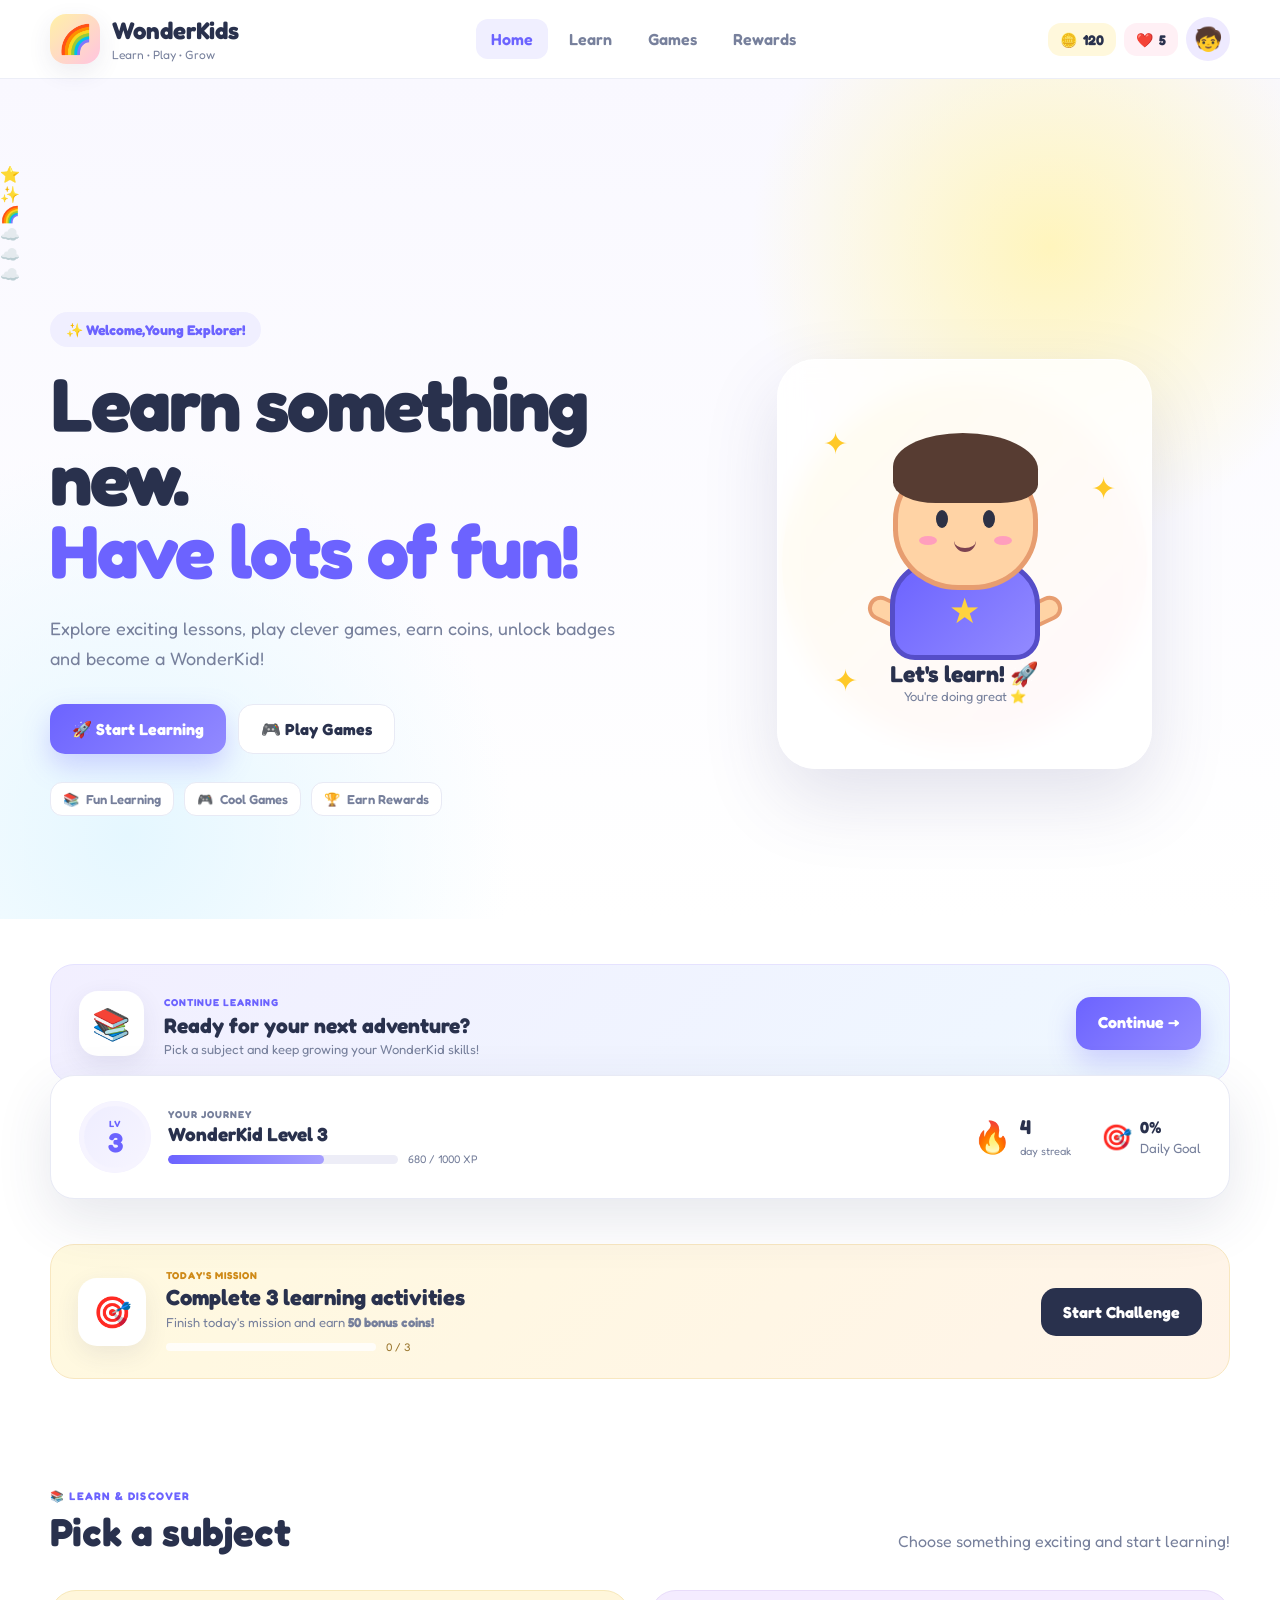
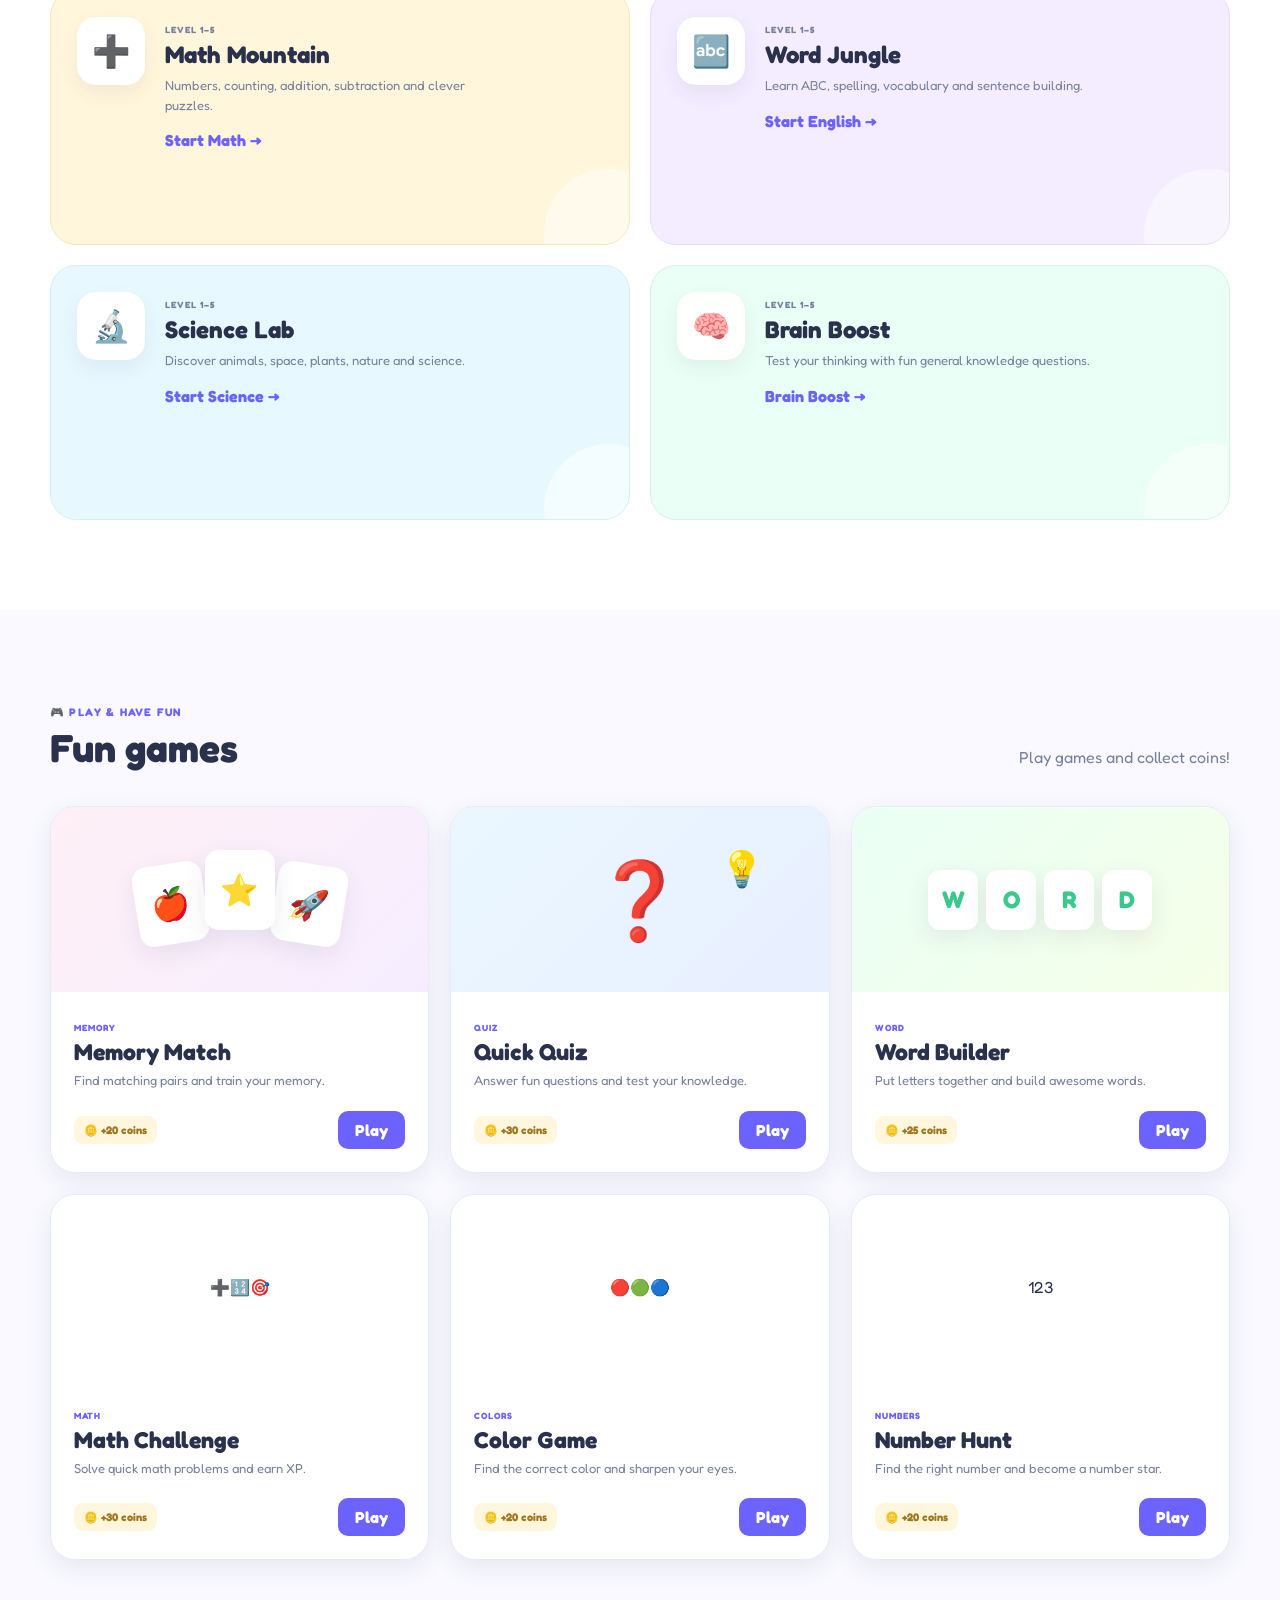
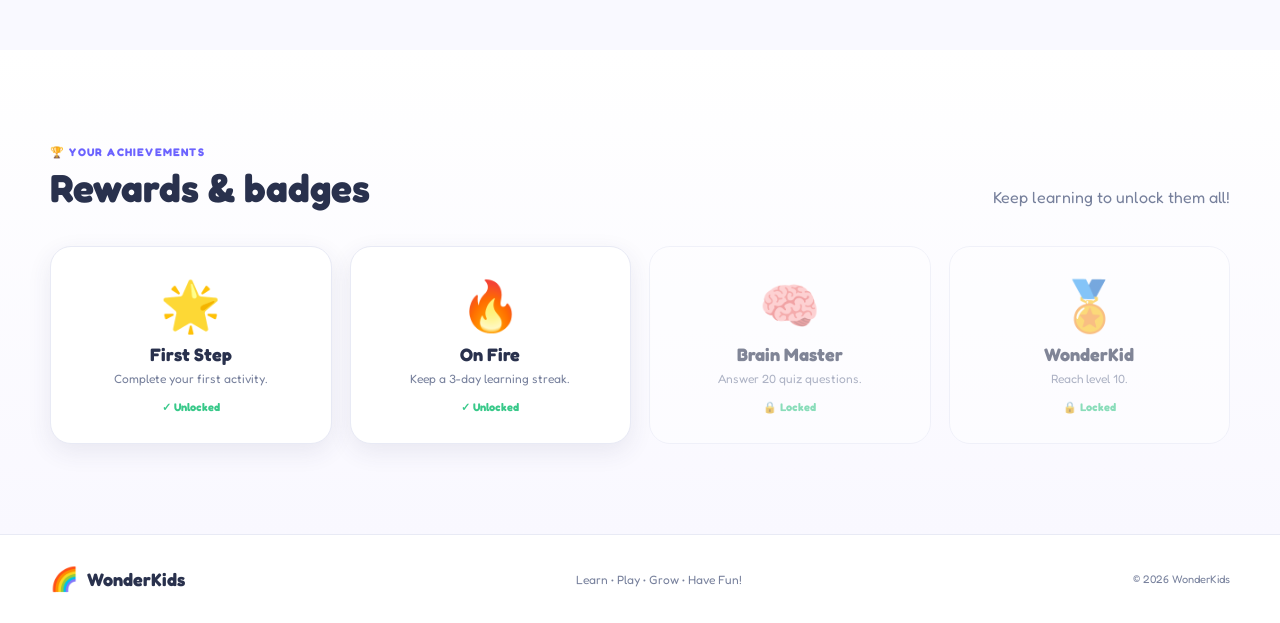
==== commit 23b27229: "index.html" ====
--- a/index.html
+++ b/index.html
@@ -4,8 +4,8 @@
   <meta charset="UTF-8">
   <meta name="viewport" content="width=device-width, initial-scale=1.0">
 
-  <title>WonderKids | Learn • Play • Grow</title>
-  <meta name="description" content="WonderKids is a fun and colorful learning playground for curious kids.">
+  <title>WonderKids — Learn • Play • Grow</title>
+  <meta name="description" content="WonderKids is a fun interactive learning and games platform for children.">
 
   <link rel="preconnect" href="https://fonts.googleapis.com">
   <link rel="preconnect" href="https://fonts.gstatic.com" crossorigin>
@@ -16,41 +16,30 @@
 
 <body>
 
-<!-- =====================================================
-     HEADER
-===================================================== -->
+<!-- ================= HEADER ================= -->
 
 <header class="site-header">
-
   <div class="container nav-wrap">
 
     <a href="#home" class="brand">
-
-      <div class="brand-icon">
-        🌈
-      </div>
-
+      <div class="brand-icon">🌈</div>
       <div>
         <div class="brand-name">WonderKids</div>
         <div class="brand-tagline">Learn • Play • Grow</div>
       </div>
-
     </a>
 
     <nav class="main-nav">
-
       <a href="#home" class="nav-link active">Home</a>
       <a href="#learn" class="nav-link">Learn</a>
       <a href="#games" class="nav-link">Games</a>
       <a href="#rewards" class="nav-link">Rewards</a>
-
     </nav>
 
     <div class="player-stats">
-
       <div class="stat-pill coins">
         <span>🪙</span>
-        <strong id="coinCount">120</strong>
+        <strong id="coinCount">420</strong>
       </div>
 
       <div class="stat-pill hearts">
@@ -58,31 +47,28 @@
         <strong id="heartCount">5</strong>
       </div>
 
-      <button
-        class="profile-btn"
-        id="profileBtn"
-        aria-label="Open profile">
+      <button class="profile-btn" id="profileBtn" aria-label="Open profile">
         🧒
       </button>
-
-    </div>
-
-  </div>
-
+    </div>
+
+  </div>
 </header>
 
 
 <main>
 
-<!-- =====================================================
-     HERO
-===================================================== -->
+<!-- ================= HERO ================= -->
 
 <section id="home" class="hero-section">
 
-  <div class="hero-decoration decoration-one">✦</div>
-  <div class="hero-decoration decoration-two">⭐</div>
-  <div class="hero-decoration decoration-three">✦</div>
+  <div class="floating-shape shape-one">⭐</div>
+  <div class="floating-shape shape-two">✨</div>
+  <div class="floating-shape shape-three">🌈</div>
+
+  <div class="hero-cloud cloud-one">☁️</div>
+  <div class="hero-cloud cloud-two">☁️</div>
+  <div class="hero-cloud cloud-three">☁️</div>
 
   <div class="container hero-grid">
 
@@ -98,12 +84,11 @@
       </h1>
 
       <p class="hero-description">
-        Explore exciting lessons, play clever games,
-        earn coins, unlock badges and become a WonderKid!
+        Explore exciting lessons, play clever games, earn coins,
+        unlock badges and become a WonderKid!
       </p>
 
       <div class="hero-buttons">
-
         <a href="#learn" class="btn btn-primary">
           🚀 Start Learning
         </a>
@@ -111,39 +96,22 @@
         <a href="#games" class="btn btn-secondary">
           🎮 Play Games
         </a>
-
       </div>
 
       <div class="feature-chips">
-
-        <div class="feature-chip">
-          📚
-          <span>Fun Learning</span>
-        </div>
-
-        <div class="feature-chip">
-          🎮
-          <span>Cool Games</span>
-        </div>
-
-        <div class="feature-chip">
-          🏆
-          <span>Earn Rewards</span>
-        </div>
-
-      </div>
-
-    </div>
-
-
-    <!-- HERO MASCOT -->
+        <div class="feature-chip">📚 <span>Fun Learning</span></div>
+        <div class="feature-chip">🎮 <span>Cool Games</span></div>
+        <div class="feature-chip">🏆 <span>Earn Rewards</span></div>
+      </div>
+
+    </div>
+
+
+    <!-- MASCOT -->
 
     <div class="hero-art">
 
       <div class="sun-circle"></div>
-
-      <div class="cloud cloud-one">☁️</div>
-      <div class="cloud cloud-two">☁️</div>
 
       <div class="mascot-card">
 
@@ -177,7 +145,7 @@
         </div>
 
         <div class="mascot-message">
-          <strong>Let's learn!</strong>
+          <strong>Let's learn! 🚀</strong>
           <span>You're doing great ⭐</span>
         </div>
 
@@ -190,9 +158,36 @@
 </section>
 
 
-<!-- =====================================================
-     PLAYER DASHBOARD
-===================================================== -->
+<!-- ================= CONTINUE LEARNING ================= -->
+
+<section class="continue-section">
+
+  <div class="container">
+
+    <div class="continue-card">
+
+      <div class="continue-icon">📚</div>
+
+      <div class="continue-content">
+        <span class="small-label">CONTINUE LEARNING</span>
+        <h2>Ready for your next adventure?</h2>
+        <p id="continueText">
+          Pick a subject and keep growing your WonderKid skills!
+        </p>
+      </div>
+
+      <button class="btn btn-primary" id="continueBtn">
+        Continue →
+      </button>
+
+    </div>
+
+  </div>
+
+</section>
+
+
+<!-- ================= PROGRESS ================= -->
 
 <section class="progress-section">
 
@@ -209,9 +204,7 @@
 
         <div class="journey-info">
 
-          <p class="small-label">
-            YOUR JOURNEY
-          </p>
+          <p class="small-label">YOUR JOURNEY</p>
 
           <h3>
             WonderKid Level
@@ -224,9 +217,7 @@
               <div class="xp-fill" id="xpFill"></div>
             </div>
 
-            <span id="xpText">
-              680 / 1000 XP
-            </span>
+            <span id="xpText">680 / 1000 XP</span>
 
           </div>
 
@@ -238,26 +229,21 @@
       <div class="progress-right">
 
         <div class="streak-box">
-
           <span class="streak-icon">🔥</span>
 
           <div>
             <strong id="streakCount">4</strong>
             <span>day streak</span>
           </div>
-
-        </div>
-
+        </div>
 
         <div class="mini-stat">
-
           <span>🎯</span>
 
           <div>
             <strong id="dailyProgressText">0%</strong>
             <small>Daily Goal</small>
           </div>
-
         </div>
 
       </div>
@@ -269,48 +255,7 @@
 </section>
 
 
-<!-- =====================================================
-     CONTINUE LEARNING
-===================================================== -->
-
-<section class="continue-section">
-
-  <div class="container">
-
-    <div class="continue-card">
-
-      <div class="continue-icon">
-        🚀
-      </div>
-
-      <div class="continue-content">
-
-        <span>CONTINUE YOUR ADVENTURE</span>
-
-        <h2>
-          Ready for your next learning mission?
-        </h2>
-
-        <p>
-          Choose a subject and collect more XP today.
-        </p>
-
-      </div>
-
-      <a href="#learn" class="btn btn-primary">
-        Continue →
-      </a>
-
-    </div>
-
-  </div>
-
-</section>
-
-
-<!-- =====================================================
-     DAILY CHALLENGE
-===================================================== -->
+<!-- ================= DAILY MISSION ================= -->
 
 <section class="challenge-section">
 
@@ -325,7 +270,7 @@
       <div class="challenge-content">
 
         <div class="challenge-label">
-          TODAY'S CHALLENGE
+          TODAY'S MISSION
         </div>
 
         <h2>
@@ -333,17 +278,14 @@
         </h2>
 
         <p>
-          Finish today's challenge and earn
-          <strong>50 coins</strong>!
+          Finish today's mission and earn
+          <strong>50 bonus coins!</strong>
         </p>
 
         <div class="challenge-progress">
 
           <div class="challenge-bar">
-            <div
-              id="challengeFill"
-              class="challenge-fill">
-            </div>
+            <div id="challengeFill" class="challenge-fill"></div>
           </div>
 
           <span id="challengeCount">
@@ -354,10 +296,8 @@
 
       </div>
 
-      <button
-        id="challengeBtn"
-        class="btn btn-dark">
-        Start Challenge
+      <button id="challengeBtn" class="btn btn-dark">
+        Start Mission
       </button>
 
     </div>
@@ -367,9 +307,7 @@
 </section>
 
 
-<!-- =====================================================
-     LEARNING
-===================================================== -->
+<!-- ================= LEARN ================= -->
 
 <section id="learn" class="content-section">
 
@@ -378,20 +316,15 @@
     <div class="section-heading">
 
       <div>
-
         <span class="section-kicker">
           📚 LEARN & DISCOVER
         </span>
 
-        <h2>
-          Pick a subject
-        </h2>
-
+        <h2>Pick a subject</h2>
       </div>
 
       <p>
-        Explore fun subjects and become smarter
-        one activity at a time!
+        Choose something exciting and start learning!
       </p>
 
     </div>
@@ -404,9 +337,7 @@
 
       <article class="subject-card math-card">
 
-        <div class="subject-icon">
-          ➕
-        </div>
+        <div class="subject-icon">➕</div>
 
         <div class="subject-content">
 
@@ -414,29 +345,14 @@
             LEVEL 1–5
           </span>
 
-          <h3>
-            Math Mountain
-          </h3>
+          <h3>Math Mountain</h3>
 
           <p>
-            Numbers, counting, addition and clever puzzles.
+            Numbers, counting, addition, subtraction
+            and clever puzzles.
           </p>
 
-          <div class="subject-progress">
-
-            <div class="mini-progress">
-              <span style="width:68%"></span>
-            </div>
-
-            <small>
-              68% complete
-            </small>
-
-          </div>
-
-          <button
-            class="card-button"
-            data-quiz="math">
+          <button class="card-button" data-quiz="math">
             Start Math →
           </button>
 
@@ -449,9 +365,7 @@
 
       <article class="subject-card english-card">
 
-        <div class="subject-icon">
-          🔤
-        </div>
+        <div class="subject-icon">🔤</div>
 
         <div class="subject-content">
 
@@ -459,29 +373,14 @@
             LEVEL 1–5
           </span>
 
-          <h3>
-            Word Jungle
-          </h3>
+          <h3>Word Jungle</h3>
 
           <p>
-            Learn words, spelling and exciting vocabulary.
+            Learn ABC, spelling, vocabulary and
+            sentence building.
           </p>
 
-          <div class="subject-progress">
-
-            <div class="mini-progress">
-              <span style="width:42%"></span>
-            </div>
-
-            <small>
-              42% complete
-            </small>
-
-          </div>
-
-          <button
-            class="card-button"
-            data-quiz="english">
+          <button class="card-button" data-quiz="english">
             Start English →
           </button>
 
@@ -494,9 +393,7 @@
 
       <article class="subject-card science-card">
 
-        <div class="subject-icon">
-          🔬
-        </div>
+        <div class="subject-icon">🔬</div>
 
         <div class="subject-content">
 
@@ -504,29 +401,14 @@
             LEVEL 1–5
           </span>
 
-          <h3>
-            Science Lab
-          </h3>
+          <h3>Science Lab</h3>
 
           <p>
-            Discover animals, space, nature and science.
+            Discover animals, space, plants,
+            nature and science.
           </p>
 
-          <div class="subject-progress">
-
-            <div class="mini-progress">
-              <span style="width:54%"></span>
-            </div>
-
-            <small>
-              54% complete
-            </small>
-
-          </div>
-
-          <button
-            class="card-button"
-            data-quiz="science">
+          <button class="card-button" data-quiz="science">
             Start Science →
           </button>
 
@@ -535,13 +417,11 @@
       </article>
 
 
-      <!-- BRAIN -->
+      <!-- GENERAL -->
 
       <article class="subject-card brain-card">
 
-        <div class="subject-icon">
-          🧠
-        </div>
+        <div class="subject-icon">🧠</div>
 
         <div class="subject-content">
 
@@ -549,29 +429,14 @@
             LEVEL 1–5
           </span>
 
-          <h3>
-            Brain Boost
-          </h3>
+          <h3>Brain Boost</h3>
 
           <p>
-            Test your thinking with fun general knowledge.
+            Test your thinking with fun general
+            knowledge questions.
           </p>
 
-          <div class="subject-progress">
-
-            <div class="mini-progress">
-              <span style="width:31%"></span>
-            </div>
-
-            <small>
-              31% complete
-            </small>
-
-          </div>
-
-          <button
-            class="card-button"
-            data-quiz="general">
+          <button class="card-button" data-quiz="general">
             Brain Boost →
           </button>
 
@@ -586,9 +451,7 @@
 </section>
 
 
-<!-- =====================================================
-     GAMES
-===================================================== -->
+<!-- ================= GAMES ================= -->
 
 <section id="games" class="content-section games-section">
 
@@ -597,19 +460,15 @@
     <div class="section-heading">
 
       <div>
-
         <span class="section-kicker">
           🎮 PLAY & HAVE FUN
         </span>
 
-        <h2>
-          Fun games
-        </h2>
-
+        <h2>Fun games</h2>
       </div>
 
       <p>
-        Play clever games, earn coins and beat your best score!
+        Play games and collect coins!
       </p>
 
     </div>
@@ -624,17 +483,9 @@
 
         <div class="game-visual memory-visual">
 
-          <div class="floating-card card-a">
-            🍎
-          </div>
-
-          <div class="floating-card card-b">
-            ⭐
-          </div>
-
-          <div class="floating-card card-c">
-            🚀
-          </div>
+          <div class="floating-card card-a">🍎</div>
+          <div class="floating-card card-b">⭐</div>
+          <div class="floating-card card-c">🚀</div>
 
         </div>
 
@@ -644,9 +495,7 @@
             MEMORY
           </span>
 
-          <h3>
-            Memory Match
-          </h3>
+          <h3>Memory Match</h3>
 
           <p>
             Find matching pairs and train your memory.
@@ -654,13 +503,9 @@
 
           <div class="game-footer">
 
-            <span>
-              🪙 +20 coins
-            </span>
-
-            <button
-              class="play-button"
-              data-game="memory">
+            <span>🪙 +20 coins</span>
+
+            <button class="play-button" data-game="memory">
               Play
             </button>
 
@@ -677,13 +522,8 @@
 
         <div class="game-visual quiz-visual">
 
-          <span class="quiz-big">
-            ❓
-          </span>
-
-          <span class="quiz-small">
-            💡
-          </span>
+          <span class="quiz-big">❓</span>
+          <span class="quiz-small">💡</span>
 
         </div>
 
@@ -693,9 +533,7 @@
             QUIZ
           </span>
 
-          <h3>
-            Quick Quiz
-          </h3>
+          <h3>Quick Quiz</h3>
 
           <p>
             Answer fun questions and test your knowledge.
@@ -703,13 +541,9 @@
 
           <div class="game-footer">
 
-            <span>
-              🪙 +30 coins
-            </span>
-
-            <button
-              class="play-button"
-              data-game="quiz">
+            <span>🪙 +30 coins</span>
+
+            <button class="play-button" data-game="quiz">
               Play
             </button>
 
@@ -739,9 +573,7 @@
             WORD
           </span>
 
-          <h3>
-            Word Builder
-          </h3>
+          <h3>Word Builder</h3>
 
           <p>
             Put letters together and build awesome words.
@@ -749,13 +581,9 @@
 
           <div class="game-footer">
 
-            <span>
-              🪙 +25 coins
-            </span>
-
-            <button
-              class="play-button"
-              data-game="word">
+            <span>🪙 +25 coins</span>
+
+            <button class="play-button" data-game="word">
               Play
             </button>
 
@@ -765,6 +593,121 @@
 
       </article>
 
+
+      <!-- MATH GAME -->
+
+      <article class="game-card">
+
+        <div class="game-visual math-game-visual">
+          <span>➕</span>
+          <span>🔢</span>
+          <span>🎯</span>
+        </div>
+
+        <div class="game-info">
+
+          <span class="game-type">
+            MATH
+          </span>
+
+          <h3>Math Challenge</h3>
+
+          <p>
+            Solve quick math problems and earn XP.
+          </p>
+
+          <div class="game-footer">
+
+            <span>🪙 +30 coins</span>
+
+            <button class="play-button" data-game="mathgame">
+              Play
+            </button>
+
+          </div>
+
+        </div>
+
+      </article>
+
+
+      <!-- COLOR -->
+
+      <article class="game-card">
+
+        <div class="game-visual color-visual">
+
+          <span>🔴</span>
+          <span>🟢</span>
+          <span>🔵</span>
+
+        </div>
+
+        <div class="game-info">
+
+          <span class="game-type">
+            COLORS
+          </span>
+
+          <h3>Color Game</h3>
+
+          <p>
+            Find the correct color and sharpen your eyes.
+          </p>
+
+          <div class="game-footer">
+
+            <span>🪙 +20 coins</span>
+
+            <button class="play-button" data-game="color">
+              Play
+            </button>
+
+          </div>
+
+        </div>
+
+      </article>
+
+
+      <!-- NUMBER -->
+
+      <article class="game-card">
+
+        <div class="game-visual number-visual">
+
+          <span>1</span>
+          <span>2</span>
+          <span>3</span>
+
+        </div>
+
+        <div class="game-info">
+
+          <span class="game-type">
+            NUMBERS
+          </span>
+
+          <h3>Number Hunt</h3>
+
+          <p>
+            Find the right number and become a number star.
+          </p>
+
+          <div class="game-footer">
+
+            <span>🪙 +20 coins</span>
+
+            <button class="play-button" data-game="number">
+              Play
+            </button>
+
+          </div>
+
+        </div>
+
+      </article>
+
     </div>
 
   </div>
@@ -772,9 +715,7 @@
 </section>
 
 
-<!-- =====================================================
-     REWARDS
-===================================================== -->
+<!-- ================= REWARDS ================= -->
 
 <section id="rewards" class="content-section rewards-section">
 
@@ -783,19 +724,15 @@
     <div class="section-heading">
 
       <div>
-
         <span class="section-kicker">
           🏆 YOUR ACHIEVEMENTS
         </span>
 
-        <h2>
-          Rewards & badges
-        </h2>
-
+        <h2>Rewards & badges</h2>
       </div>
 
       <p>
-        Keep learning, playing and growing to unlock them all!
+        Keep learning to unlock them all!
       </p>
 
     </div>
@@ -803,16 +740,11 @@
 
     <div class="rewards-grid">
 
-
       <div class="reward-card unlocked">
 
-        <div class="reward-icon">
-          🌟
-        </div>
-
-        <h3>
-          First Step
-        </h3>
+        <div class="reward-icon">🌟</div>
+
+        <h3>First Step</h3>
 
         <p>
           Complete your first activity.
@@ -827,13 +759,9 @@
 
       <div class="reward-card unlocked">
 
-        <div class="reward-icon">
-          🔥
-        </div>
-
-        <h3>
-          On Fire
-        </h3>
+        <div class="reward-icon">🔥</div>
+
+        <h3>On Fire</h3>
 
         <p>
           Keep a 3-day learning streak.
@@ -846,15 +774,11 @@
       </div>
 
 
-      <div class="reward-card">
-
-        <div class="reward-icon">
-          🧠
-        </div>
-
-        <h3>
-          Brain Master
-        </h3>
+      <div class="reward-card" id="brainMasterBadge">
+
+        <div class="reward-icon">🧠</div>
+
+        <h3>Brain Master</h3>
 
         <p>
           Answer 20 quiz questions.
@@ -867,15 +791,11 @@
       </div>
 
 
-      <div class="reward-card">
-
-        <div class="reward-icon">
-          🏅
-        </div>
-
-        <h3>
-          WonderKid
-        </h3>
+      <div class="reward-card" id="wonderKidBadge">
+
+        <div class="reward-icon">🏅</div>
+
+        <h3>WonderKid</h3>
 
         <p>
           Reach level 10.
@@ -893,10 +813,10 @@
 
 </section>
 
-
-<!-- =====================================================
-     FOOTER
-===================================================== -->
+</main>
+
+
+<!-- ================= FOOTER ================= -->
 
 <footer class="site-footer">
 
@@ -920,35 +840,27 @@
 </footer>
 
 
-<!-- =====================================================
-     PROFILE MODAL
-===================================================== -->
+<!-- ================= PROFILE MODAL ================= -->
 
 <div class="modal-overlay" id="profileModal">
 
   <div class="modal-card profile-modal">
 
-    <button
-      class="modal-close"
-      data-close="profileModal">
+    <button class="modal-close" data-close="profileModal">
       ×
     </button>
 
     <div class="modal-icon">
-      🧒
-    </div>
-
-    <h2>
-      My Profile
-    </h2>
+      👤
+    </div>
+
+    <h2>My Profile</h2>
 
     <p class="modal-subtitle">
       Choose your explorer name and avatar.
     </p>
 
-    <label
-      class="input-label"
-      for="playerName">
+    <label class="input-label" for="playerName">
       Your name
     </label>
 
@@ -957,7 +869,8 @@
       class="text-input"
       type="text"
       maxlength="20"
-      placeholder="Enter your name">
+      placeholder="Enter your name"
+    >
 
     <label class="input-label">
       Choose avatar
@@ -965,47 +878,16 @@
 
     <div class="avatar-grid">
 
-      <button
-        class="avatar-option"
-        data-avatar="🧒">
-        🧒
-      </button>
-
-      <button
-        class="avatar-option"
-        data-avatar="👦">
-        👦
-      </button>
-
-      <button
-        class="avatar-option"
-        data-avatar="👧">
-        👧
-      </button>
-
-      <button
-        class="avatar-option"
-        data-avatar="🧑">
-        🧑
-      </button>
-
-      <button
-        class="avatar-option"
-        data-avatar="🦸">
-        🦸
-      </button>
-
-      <button
-        class="avatar-option"
-        data-avatar="🧙">
-        🧙
-      </button>
-
-    </div>
-
-    <button
-      id="saveProfile"
-      class="btn btn-primary full-btn">
+      <button class="avatar-option" data-avatar="🧒">🧒</button>
+      <button class="avatar-option" data-avatar="👦">👦</button>
+      <button class="avatar-option" data-avatar="👧">👧</button>
+      <button class="avatar-option" data-avatar="🧑">🧑</button>
+      <button class="avatar-option" data-avatar="🦸">🦸</button>
+      <button class="avatar-option" data-avatar="🧙">🧙</button>
+
+    </div>
+
+    <button id="saveProfile" class="btn btn-primary full-btn">
       Save Profile
     </button>
 
@@ -1014,17 +896,13 @@
 </div>
 
 
-<!-- =====================================================
-     GAME MODAL
-===================================================== -->
+<!-- ================= GAME MODAL ================= -->
 
 <div class="modal-overlay" id="gameModal">
 
   <div class="modal-card game-modal">
 
-    <button
-      class="modal-close"
-      data-close="gameModal">
+    <button class="modal-close" data-close="gameModal">
       ×
     </button>
 
@@ -1035,15 +913,11 @@
 </div>
 
 
-<!-- =====================================================
-     TOAST
-===================================================== -->
+<!-- ================= TOAST ================= -->
 
 <div class="toast" id="toast">
 
-  <span id="toastIcon">
-    🎉
-  </span>
+  <span id="toastIcon">🎉</span>
 
   <span id="toastMessage">
     Great job!
@@ -1052,6 +926,11 @@
 </div>
 
 
+<!-- ================= CONFETTI ================= -->
+
+<div id="confettiContainer"></div>
+
+
 <script src="./script.js"></script>
 
 </body>
--- a/style.css
+++ b/style.css
@@ -1,8 +1,3 @@
-/* =========================================================
-   WONDERKIDS
-   Main stylesheet
-   ========================================================= */
-
 :root {
   --primary: #6c63ff;
   --primary-dark: #5148d8;
@@ -18,8 +13,8 @@
   --light: #f7f8ff;
   --border: #e8eaf5;
 
-  --shadow: 0 18px 45px rgba(52, 58, 100, 0.10);
-  --shadow-small: 0 8px 24px rgba(52, 58, 100, 0.09);
+  --shadow: 0 20px 55px rgba(52,58,100,.12);
+  --shadow-small: 0 8px 25px rgba(52,58,100,.09);
 
   --radius: 24px;
   --container: 1180px;
@@ -36,9 +31,9 @@
 }
 
 body {
-  font-family: "Fredoka", "Baloo 2", sans-serif;
-  background: #ffffff;
+  font-family: "Fredoka","Baloo 2",sans-serif;
   color: var(--text);
+  background: #fff;
   overflow-x: hidden;
 }
 
@@ -57,22 +52,22 @@
 }
 
 .container {
-  width: min(var(--container), calc(100% - 40px));
-  margin: 0 auto;
-}
-
-
-/* =========================================================
-   HEADER
-   ========================================================= */
+  width: min(var(--container),calc(100% - 40px));
+  margin: auto;
+}
+
+
+/* =====================================================
+HEADER
+===================================================== */
 
 .site-header {
   position: sticky;
   top: 0;
   z-index: 1000;
-  background: rgba(255, 255, 255, 0.94);
-  backdrop-filter: blur(16px);
-  border-bottom: 1px solid rgba(232, 234, 245, 0.8);
+  background: rgba(255,255,255,.88);
+  backdrop-filter: blur(18px);
+  border-bottom: 1px solid rgba(232,234,245,.8);
 }
 
 .nav-wrap {
@@ -80,7 +75,7 @@
   display: flex;
   align-items: center;
   justify-content: space-between;
-  gap: 24px;
+  gap: 20px;
 }
 
 .brand {
@@ -90,32 +85,36 @@
 }
 
 .brand-icon {
-  width: 48px;
-  height: 48px;
+  width: 50px;
+  height: 50px;
   display: grid;
   place-items: center;
-  border-radius: 15px;
-  background: linear-gradient(135deg, #fff1a7, #ffc4e0);
-  font-size: 27px;
+  border-radius: 16px;
+  background: linear-gradient(135deg,#fff1a7,#ffc4e0);
   box-shadow: var(--shadow-small);
+  font-size: 28px;
+  animation: brandFloat 3s ease-in-out infinite;
+}
+
+@keyframes brandFloat {
+  0%,100% { transform: translateY(0); }
+  50% { transform: translateY(-4px); }
 }
 
 .brand-name {
-  font-size: 23px;
+  font-size: 24px;
   font-weight: 800;
-  line-height: 1;
 }
 
 .brand-tagline {
   color: var(--muted);
   font-size: 12px;
-  margin-top: 4px;
+  margin-top: 2px;
 }
 
 .main-nav {
   display: flex;
-  align-items: center;
-  gap: 8px;
+  gap: 6px;
 }
 
 .nav-link {
@@ -123,7 +122,7 @@
   border-radius: 12px;
   color: var(--muted);
   font-weight: 600;
-  transition: 0.25s ease;
+  transition: .25s;
 }
 
 .nav-link:hover,
@@ -147,66 +146,71 @@
   font-size: 14px;
 }
 
-.stat-pill.coins {
+.coins {
   background: #fff8dc;
 }
 
-.stat-pill.hearts {
+.hearts {
   background: #fff0f5;
 }
 
 .profile-btn {
-  width: 42px;
-  height: 42px;
+  width: 44px;
+  height: 44px;
   border: 0;
   border-radius: 50%;
   background: #eeeaff;
-  font-size: 22px;
-  transition: 0.25s ease;
+  font-size: 23px;
+  transition: .25s;
 }
 
 .profile-btn:hover {
-  transform: scale(1.08);
-}
-
-
-/* =========================================================
-   HERO
-   ========================================================= */
+  transform: scale(1.1) rotate(4deg);
+}
+
+
+/* =====================================================
+HERO
+===================================================== */
 
 .hero-section {
   position: relative;
   overflow: hidden;
-  padding: 90px 0 80px;
+  padding: 85px 0 75px;
   background:
-    radial-gradient(circle at 85% 20%, #fff5bd 0, transparent 25%),
-    radial-gradient(circle at 10% 85%, #e9f7ff 0, transparent 28%),
-    linear-gradient(180deg, #f9f8ff 0%, #ffffff 100%);
+    radial-gradient(circle at 82% 20%,#fff5bd 0,transparent 24%),
+    radial-gradient(circle at 10% 90%,#e5f7ff 0,transparent 28%),
+    linear-gradient(180deg,#f9f8ff,#fff);
 }
 
 .hero-grid {
-  min-height: 570px;
+  min-height: 560px;
   display: grid;
-  grid-template-columns: 1fr 0.9fr;
+  grid-template-columns: 1fr .9fr;
   align-items: center;
   gap: 60px;
+}
+
+.hero-content {
+  position: relative;
+  z-index: 3;
 }
 
 .welcome-badge {
   display: inline-flex;
-  padding: 9px 15px;
+  padding: 9px 16px;
+  border-radius: 30px;
   background: #f0efff;
   color: var(--primary);
-  border-radius: 30px;
+  font-weight: 700;
   font-size: 14px;
-  font-weight: 600;
   margin-bottom: 20px;
 }
 
 .hero-content h1 {
-  max-width: 650px;
-  font-size: clamp(45px, 6vw, 74px);
-  line-height: 0.98;
+  max-width: 670px;
+  font-size: clamp(46px,6vw,75px);
+  line-height: .98;
   letter-spacing: -2px;
   font-weight: 800;
 }
@@ -217,8 +221,8 @@
 }
 
 .hero-description {
-  max-width: 560px;
-  margin-top: 24px;
+  max-width: 570px;
+  margin-top: 25px;
   color: var(--muted);
   font-size: 18px;
   line-height: 1.7;
@@ -226,9 +230,9 @@
 
 .hero-buttons {
   display: flex;
+  flex-wrap: wrap;
   gap: 12px;
   margin-top: 30px;
-  flex-wrap: wrap;
 }
 
 .btn {
@@ -236,28 +240,28 @@
   border-radius: 15px;
   padding: 14px 22px;
   font-weight: 700;
-  transition: 0.25s ease;
   display: inline-flex;
   justify-content: center;
   align-items: center;
   gap: 8px;
+  transition: .25s;
 }
 
 .btn-primary {
   color: white;
-  background: linear-gradient(135deg, var(--primary), #887fff);
-  box-shadow: 0 12px 25px rgba(108, 99, 255, 0.25);
+  background: linear-gradient(135deg,var(--primary),#928aff);
+  box-shadow: 0 12px 28px rgba(108,99,255,.27);
 }
 
 .btn-primary:hover {
   transform: translateY(-3px);
-  box-shadow: 0 16px 30px rgba(108, 99, 255, 0.32);
+  box-shadow: 0 17px 35px rgba(108,99,255,.34);
 }
 
 .btn-secondary {
   background: white;
+  color: var(--text);
   border: 1px solid var(--border);
-  color: var(--text);
 }
 
 .btn-secondary:hover {
@@ -266,19 +270,19 @@
 }
 
 .btn-dark {
+  color: white;
   background: var(--text);
-  color: white;
 }
 
 .btn-dark:hover {
+  background: #1d2338;
   transform: translateY(-2px);
-  background: #1d2338;
 }
 
 .feature-chips {
   display: flex;
+  flex-wrap: wrap;
   gap: 10px;
-  flex-wrap: wrap;
   margin-top: 28px;
 }
 
@@ -287,18 +291,52 @@
   align-items: center;
   gap: 7px;
   padding: 8px 12px;
-  border-radius: 12px;
   background: white;
   border: 1px solid var(--border);
+  border-radius: 12px;
   color: var(--muted);
   font-size: 13px;
   font-weight: 600;
 }
 
-
-/* =========================================================
-   HERO MASCOT
-   ========================================================= */
+.hero-decoration {
+  position: absolute;
+  color: var(--yellow);
+  font-size: 30px;
+  animation: decorationFloat 3s ease-in-out infinite;
+}
+
+.decoration-one {
+  left: 7%;
+  top: 20%;
+}
+
+.decoration-two {
+  right: 8%;
+  top: 13%;
+  animation-delay: .8s;
+}
+
+.decoration-three {
+  right: 44%;
+  bottom: 9%;
+  animation-delay: 1.3s;
+}
+
+@keyframes decorationFloat {
+  0%,100% {
+    transform: translateY(0) rotate(0);
+  }
+
+  50% {
+    transform: translateY(-12px) rotate(12deg);
+  }
+}
+
+
+/* =====================================================
+MASCOT
+===================================================== */
 
 .hero-art {
   position: relative;
@@ -309,61 +347,94 @@
 
 .sun-circle {
   position: absolute;
-  width: 360px;
-  height: 360px;
+  width: 365px;
+  height: 365px;
   border-radius: 50%;
-  background: linear-gradient(135deg, #fff0a8, #ffd9ef);
-  opacity: 0.9;
+  background: linear-gradient(135deg,#fff0a8,#ffd9ef);
+  animation: sunPulse 4s ease-in-out infinite;
+}
+
+@keyframes sunPulse {
+  0%,100% {
+    transform: scale(1);
+  }
+
+  50% {
+    transform: scale(1.04);
+  }
 }
 
 .cloud {
   position: absolute;
   font-size: 55px;
-  opacity: 0.8;
+  opacity: .8;
+  animation: cloudMove 5s ease-in-out infinite;
 }
 
 .cloud-one {
-  top: 65px;
-  left: 15px;
+  top: 55px;
+  left: 10px;
 }
 
 .cloud-two {
-  bottom: 55px;
+  bottom: 50px;
   right: 0;
+  animation-delay: 1s;
+}
+
+@keyframes cloudMove {
+  0%,100% {
+    transform: translateX(0);
+  }
+
+  50% {
+    transform: translateX(10px);
+  }
 }
 
 .mascot-card {
   position: relative;
   z-index: 2;
-  width: 370px;
+  width: 375px;
   min-height: 410px;
   border-radius: 38px;
-  background: rgba(255, 255, 255, 0.8);
-  border: 1px solid rgba(255, 255, 255, 0.9);
-  box-shadow: 0 30px 70px rgba(67, 64, 125, 0.14);
-  backdrop-filter: blur(10px);
-  display: flex;
-  align-items: center;
+  background: rgba(255,255,255,.82);
+  border: 1px solid rgba(255,255,255,.95);
+  box-shadow: 0 30px 75px rgba(67,64,125,.15);
+  backdrop-filter: blur(12px);
+  display: flex;
+  align-items: center;
+  justify-content: center;
   flex-direction: column;
-  justify-content: center;
 }
 
 .mascot {
   position: relative;
   width: 190px;
   height: 235px;
+  animation: mascotBounce 3s ease-in-out infinite;
+}
+
+@keyframes mascotBounce {
+  0%,100% {
+    transform: translateY(0);
+  }
+
+  50% {
+    transform: translateY(-8px);
+  }
 }
 
 .mascot-face {
   position: absolute;
   width: 145px;
   height: 135px;
+  left: 23px;
+  top: 30px;
   border-radius: 48% 48% 45% 45%;
   background: #ffd3a5;
-  left: 23px;
-  top: 30px;
+  border: 5px solid #e79d70;
   z-index: 3;
-  border: 5px solid #e79d70;
 }
 
 .mascot-hair {
@@ -401,7 +472,6 @@
   height: 9px;
   border-radius: 50%;
   background: #ff9ebd;
-  opacity: 0.7;
 }
 
 .cheek-left {
@@ -429,9 +499,9 @@
   left: 20px;
   bottom: 0;
   border-radius: 45px 45px 25px 25px;
-  background: linear-gradient(135deg, #6c63ff, #928aff);
+  background: linear-gradient(135deg,#6c63ff,#928aff);
+  border: 5px solid #554dc8;
   z-index: 2;
-  border: 5px solid #554dc8;
   display: grid;
   place-items: center;
 }
@@ -463,7 +533,6 @@
 }
 
 .mascot-message {
-  margin-top: 5px;
   display: flex;
   flex-direction: column;
   align-items: center;
@@ -476,12 +545,11 @@
 .mascot-message span {
   color: var(--muted);
   font-size: 13px;
-  margin-top: 2px;
 }
 
 .spark {
   position: absolute;
-  color: #ffc928;
+  color: var(--yellow);
   font-size: 30px;
   animation: floatSpark 2.5s ease-in-out infinite;
 }
@@ -494,7 +562,7 @@
 .spark-two {
   right: 35px;
   top: 110px;
-  animation-delay: 0.7s;
+  animation-delay: .7s;
 }
 
 .spark-three {
@@ -504,7 +572,7 @@
 }
 
 @keyframes floatSpark {
-  0%, 100% {
+  0%,100% {
     transform: translateY(0) rotate(0);
   }
 
@@ -514,21 +582,21 @@
 }
 
 
-/* =========================================================
-   PROGRESS
-   ========================================================= */
+/* =====================================================
+PROGRESS
+===================================================== */
 
 .progress-section {
-  margin-top: -15px;
+  margin-top: -18px;
   position: relative;
   z-index: 5;
 }
 
 .progress-card {
-  padding: 24px 28px;
+  padding: 25px 28px;
   background: white;
   border: 1px solid var(--border);
-  border-radius: 22px;
+  border-radius: 24px;
   box-shadow: var(--shadow);
   display: flex;
   align-items: center;
@@ -543,39 +611,40 @@
 }
 
 .progress-left {
-  gap: 16px;
+  gap: 17px;
 }
 
 .progress-right {
-  gap: 28px;
+  gap: 30px;
 }
 
 .level-circle {
-  width: 68px;
-  height: 68px;
+  width: 72px;
+  height: 72px;
   border-radius: 50%;
   display: flex;
   flex-direction: column;
+  align-items: center;
   justify-content: center;
-  align-items: center;
-  background: #eeedff;
+  background: linear-gradient(135deg,#eeedff,#f7f5ff);
   color: var(--primary);
+  box-shadow: inset 0 0 0 5px #f6f4ff;
 }
 
 .level-circle span {
   font-size: 9px;
-  font-weight: 700;
+  font-weight: 800;
 }
 
 .level-circle strong {
-  font-size: 25px;
+  font-size: 27px;
   line-height: 1;
 }
 
 .small-label {
   color: var(--muted);
   font-size: 10px;
-  font-weight: 700;
+  font-weight: 800;
   letter-spacing: 1px;
 }
 
@@ -592,8 +661,8 @@
 }
 
 .xp-bar {
-  width: 210px;
-  height: 8px;
+  width: 230px;
+  height: 9px;
   border-radius: 20px;
   background: #ededf7;
   overflow: hidden;
@@ -603,8 +672,8 @@
   width: 68%;
   height: 100%;
   border-radius: inherit;
-  background: linear-gradient(90deg, var(--primary), #a69fff);
-  transition: width 0.5s ease;
+  background: linear-gradient(90deg,var(--primary),#a69fff);
+  transition: width .6s ease;
 }
 
 .xp-row span {
@@ -612,14 +681,15 @@
   font-size: 11px;
 }
 
-.streak-box {
+.streak-box,
+.mini-stat {
   display: flex;
   align-items: center;
   gap: 8px;
 }
 
 .streak-icon {
-  font-size: 30px;
+  font-size: 31px;
 }
 
 .streak-box strong {
@@ -632,12 +702,6 @@
   font-size: 11px;
 }
 
-.mini-stat {
-  display: flex;
-  align-items: center;
-  gap: 8px;
-}
-
 .mini-stat > span {
   font-size: 25px;
 }
@@ -651,21 +715,74 @@
 }
 
 
-/* =========================================================
-   CHALLENGE
-   ========================================================= */
+/* =====================================================
+CONTINUE
+===================================================== */
+
+.continue-section {
+  padding: 45px 0 10px;
+}
+
+.continue-card {
+  padding: 25px 28px;
+  border-radius: 24px;
+  background: linear-gradient(135deg,#f2efff,#eef8ff);
+  border: 1px solid #e5e2ff;
+  display: flex;
+  align-items: center;
+  gap: 20px;
+}
+
+.continue-icon {
+  width: 65px;
+  height: 65px;
+  flex-shrink: 0;
+  display: grid;
+  place-items: center;
+  background: white;
+  border-radius: 19px;
+  font-size: 31px;
+  box-shadow: var(--shadow-small);
+}
+
+.continue-content {
+  flex: 1;
+}
+
+.continue-content > span {
+  color: var(--primary);
+  font-size: 10px;
+  letter-spacing: 1px;
+  font-weight: 800;
+}
+
+.continue-content h2 {
+  margin-top: 3px;
+  font-size: 21px;
+}
+
+.continue-content p {
+  margin-top: 3px;
+  color: var(--muted);
+  font-size: 13px;
+}
+
+
+/* =====================================================
+CHALLENGE
+===================================================== */
 
 .challenge-section {
-  padding: 55px 0 15px;
+  padding: 45px 0 15px;
 }
 
 .challenge-card {
   display: flex;
   align-items: center;
   gap: 20px;
-  padding: 23px 27px;
-  border-radius: 22px;
-  background: linear-gradient(135deg, #fff9df, #fff4e9);
+  padding: 24px 27px;
+  border-radius: 24px;
+  background: linear-gradient(135deg,#fff9df,#fff4e9);
   border: 1px solid #f8e7c0;
 }
 
@@ -678,6 +795,7 @@
   border-radius: 19px;
   background: white;
   font-size: 31px;
+  box-shadow: var(--shadow-small);
 }
 
 .challenge-content {
@@ -703,37 +821,37 @@
 }
 
 .challenge-progress {
+  display: flex;
+  align-items: center;
+  gap: 10px;
   margin-top: 10px;
-  display: flex;
-  align-items: center;
-  gap: 10px;
 }
 
 .challenge-bar {
   width: 210px;
   height: 8px;
-  background: rgba(255,255,255,0.8);
   border-radius: 20px;
+  background: rgba(255,255,255,.8);
   overflow: hidden;
 }
 
 .challenge-fill {
+  width: 0;
   height: 100%;
-  width: 0%;
   border-radius: inherit;
-  background: linear-gradient(90deg, #ffb72f, #ff8b3d);
-  transition: width 0.5s ease;
+  background: linear-gradient(90deg,#ffb72f,#ff8b3d);
+  transition: width .6s ease;
 }
 
 .challenge-progress span {
+  color: #9a762e;
   font-size: 11px;
-  color: #9a762e;
-}
-
-
-/* =========================================================
-   SECTIONS
-   ========================================================= */
+}
+
+
+/* =====================================================
+SECTIONS
+===================================================== */
 
 .content-section {
   padding: 90px 0;
@@ -744,7 +862,7 @@
 }
 
 .rewards-section {
-  background: linear-gradient(180deg, #ffffff, #f9f8ff);
+  background: linear-gradient(180deg,#fff,#f9f8ff);
 }
 
 .section-heading {
@@ -764,41 +882,52 @@
 
 .section-heading h2 {
   margin-top: 4px;
-  font-size: 38px;
+  font-size: 39px;
 }
 
 .section-heading > p {
-  max-width: 330px;
+  max-width: 350px;
   color: var(--muted);
   line-height: 1.6;
 }
 
 
-/* =========================================================
-   SUBJECTS
-   ========================================================= */
+/* =====================================================
+SUBJECTS
+===================================================== */
 
 .subject-grid {
   display: grid;
-  grid-template-columns: repeat(2, 1fr);
-  gap: 18px;
+  grid-template-columns: repeat(2,1fr);
+  gap: 20px;
 }
 
 .subject-card {
-  min-height: 225px;
-  padding: 25px;
-  border-radius: var(--radius);
+  min-height: 255px;
+  padding: 26px;
+  border-radius: 26px;
   display: flex;
   align-items: flex-start;
   gap: 20px;
   position: relative;
   overflow: hidden;
   border: 1px solid transparent;
-  transition: 0.3s ease;
+  transition: .3s;
+}
+
+.subject-card::after {
+  content: "";
+  position: absolute;
+  width: 130px;
+  height: 130px;
+  border-radius: 50%;
+  right: -45px;
+  bottom: -55px;
+  background: rgba(255,255,255,.45);
 }
 
 .subject-card:hover {
-  transform: translateY(-5px);
+  transform: translateY(-7px);
   box-shadow: var(--shadow);
 }
 
@@ -823,15 +952,20 @@
 }
 
 .subject-icon {
-  width: 66px;
-  height: 66px;
+  width: 68px;
+  height: 68px;
   flex-shrink: 0;
   display: grid;
   place-items: center;
   background: white;
-  border-radius: 18px;
-  font-size: 30px;
-  box-shadow: 0 8px 18px rgba(50,50,80,0.06);
+  border-radius: 19px;
+  font-size: 31px;
+  box-shadow: 0 8px 20px rgba(50,50,80,.07);
+  transition: .3s;
+}
+
+.subject-card:hover .subject-icon {
+  transform: rotate(-5deg) scale(1.06);
 }
 
 .subject-level {
@@ -847,49 +981,78 @@
 }
 
 .subject-content p {
-  color: var(--muted);
+  max-width: 340px;
   margin-top: 7px;
+  color: var(--muted);
   font-size: 13px;
   line-height: 1.5;
-  max-width: 330px;
+}
+
+.subject-progress {
+  margin-top: 13px;
+}
+
+.mini-progress {
+  width: 100%;
+  max-width: 230px;
+  height: 6px;
+  border-radius: 20px;
+  background: rgba(255,255,255,.8);
+  overflow: hidden;
+}
+
+.mini-progress span {
+  display: block;
+  height: 100%;
+  border-radius: inherit;
+  background: var(--primary);
+}
+
+.subject-progress small {
+  color: var(--muted);
+  font-size: 10px;
 }
 
 .card-button {
   border: 0;
   background: transparent;
   color: var(--primary);
-  font-weight: 700;
-  margin-top: 15px;
+  font-weight: 800;
+  margin-top: 14px;
   padding: 0;
 }
 
-
-/* =========================================================
-   GAMES
-   ========================================================= */
+.card-button:hover {
+  transform: translateX(4px);
+}
+
+
+/* =====================================================
+GAMES
+===================================================== */
 
 .games-grid {
   display: grid;
-  grid-template-columns: repeat(3, 1fr);
-  gap: 20px;
+  grid-template-columns: repeat(3,1fr);
+  gap: 21px;
 }
 
 .game-card {
   background: white;
-  border-radius: 24px;
+  border-radius: 25px;
   overflow: hidden;
   border: 1px solid var(--border);
   box-shadow: var(--shadow-small);
-  transition: 0.3s ease;
+  transition: .3s;
 }
 
 .game-card:hover {
-  transform: translateY(-6px);
+  transform: translateY(-7px);
   box-shadow: var(--shadow);
 }
 
 .game-visual {
-  height: 180px;
+  height: 185px;
   display: flex;
   align-items: center;
   justify-content: center;
@@ -898,25 +1061,25 @@
 }
 
 .memory-visual {
-  background: linear-gradient(135deg, #fff0f6, #f5edff);
+  background: linear-gradient(135deg,#fff0f6,#f5edff);
 }
 
 .quiz-visual {
-  background: linear-gradient(135deg, #eaf7ff, #e8efff);
+  background: linear-gradient(135deg,#eaf7ff,#e8efff);
 }
 
 .word-visual {
-  background: linear-gradient(135deg, #eafff5, #f5ffe8);
+  background: linear-gradient(135deg,#eafff5,#f5ffe8);
   gap: 8px;
 }
 
 .floating-card {
   width: 70px;
   height: 80px;
-  background: white;
-  border-radius: 13px;
   display: grid;
   place-items: center;
+  background: white;
+  border-radius: 14px;
   font-size: 31px;
   box-shadow: var(--shadow-small);
 }
@@ -926,8 +1089,8 @@
 }
 
 .card-b {
+  z-index: 2;
   transform: translateY(-10px);
-  z-index: 2;
 }
 
 .card-c {
@@ -935,9 +1098,9 @@
 }
 
 .quiz-big {
-  font-size: 75px;
+  color: var(--primary);
+  font-size: 76px;
   font-weight: 800;
-  color: var(--primary);
 }
 
 .quiz-small {
@@ -955,13 +1118,13 @@
   background: white;
   border-radius: 12px;
   box-shadow: var(--shadow-small);
+  color: var(--green);
   font-size: 24px;
   font-weight: 800;
-  color: var(--green);
 }
 
 .game-info {
-  padding: 22px;
+  padding: 23px;
 }
 
 .game-type {
@@ -978,58 +1141,62 @@
 
 .game-info p {
   color: var(--muted);
+  font-size: 13px;
   line-height: 1.5;
-  font-size: 13px;
   margin-top: 6px;
 }
 
 .game-footer {
   display: flex;
+  align-items: center;
   justify-content: space-between;
-  align-items: center;
   margin-top: 20px;
 }
 
 .game-footer > span {
-  color: #a0761e;
-  background: #fff7dd;
   padding: 7px 10px;
   border-radius: 9px;
+  background: #fff7dd;
+  color: #a0761e;
   font-size: 11px;
   font-weight: 700;
 }
 
 .play-button {
   border: 0;
-  padding: 9px 16px;
+  padding: 9px 17px;
   border-radius: 10px;
+  background: var(--primary);
   color: white;
-  background: var(--primary);
   font-weight: 700;
+  transition: .2s;
 }
 
 .play-button:hover {
   background: var(--primary-dark);
-}
-
-
-/* =========================================================
-   REWARDS
-   ========================================================= */
+  transform: translateY(-2px);
+}
+
+
+/* =====================================================
+REWARDS
+===================================================== */
 
 .rewards-grid {
   display: grid;
-  grid-template-columns: repeat(4, 1fr);
-  gap: 17px;
+  grid-template-columns: repeat(4,1fr);
+  gap: 18px;
 }
 
 .reward-card {
+  position: relative;
   text-align: center;
-  padding: 27px 18px;
+  padding: 28px 18px;
+  background: white;
   border: 1px solid var(--border);
-  border-radius: 20px;
-  background: white;
-  opacity: 0.6;
+  border-radius: 21px;
+  opacity: .58;
+  transition: .3s;
 }
 
 .reward-card.unlocked {
@@ -1037,8 +1204,12 @@
   box-shadow: var(--shadow-small);
 }
 
+.reward-card:hover {
+  transform: translateY(-5px);
+}
+
 .reward-icon {
-  font-size: 48px;
+  font-size: 49px;
   margin-bottom: 8px;
 }
 
@@ -1047,35 +1218,35 @@
 }
 
 .reward-card p {
+  margin-top: 5px;
   color: var(--muted);
   font-size: 12px;
   line-height: 1.5;
-  margin-top: 5px;
 }
 
 .reward-card > span {
   display: inline-block;
   margin-top: 12px;
+  color: var(--green);
   font-size: 11px;
-  font-weight: 700;
-  color: var(--green);
-}
-
-
-/* =========================================================
-   FOOTER
-   ========================================================= */
+  font-weight: 800;
+}
+
+
+/* =====================================================
+FOOTER
+===================================================== */
 
 .site-footer {
   padding: 30px 0;
+  background: white;
   border-top: 1px solid var(--border);
-  background: white;
 }
 
 .footer-inner {
   display: flex;
+  align-items: center;
   justify-content: space-between;
-  align-items: center;
   gap: 15px;
 }
 
@@ -1100,9 +1271,9 @@
 }
 
 
-/* =========================================================
-   MODALS
-   ========================================================= */
+/* =====================================================
+MODALS
+===================================================== */
 
 .modal-overlay {
   position: fixed;
@@ -1112,8 +1283,8 @@
   align-items: center;
   justify-content: center;
   padding: 20px;
-  background: rgba(31, 35, 57, 0.55);
-  backdrop-filter: blur(7px);
+  background: rgba(31,35,57,.57);
+  backdrop-filter: blur(8px);
 }
 
 .modal-overlay.show {
@@ -1122,20 +1293,20 @@
 
 .modal-card {
   position: relative;
-  width: min(520px, 100%);
+  width: min(520px,100%);
   max-height: 90vh;
   overflow-y: auto;
   padding: 35px;
-  border-radius: 27px;
+  border-radius: 28px;
   background: white;
-  box-shadow: 0 30px 80px rgba(20, 25, 50, 0.25);
-  animation: modalIn 0.25s ease;
+  box-shadow: 0 30px 80px rgba(20,25,50,.28);
+  animation: modalIn .25s ease;
 }
 
 @keyframes modalIn {
   from {
     opacity: 0;
-    transform: translateY(15px) scale(0.97);
+    transform: translateY(15px) scale(.97);
   }
 
   to {
@@ -1153,8 +1324,8 @@
   border: 0;
   border-radius: 50%;
   background: #f1f2f8;
+  color: var(--muted);
   font-size: 24px;
-  color: var(--muted);
 }
 
 .modal-icon {
@@ -1162,10 +1333,10 @@
   height: 65px;
   display: grid;
   place-items: center;
+  margin-bottom: 14px;
   border-radius: 18px;
   background: #f0efff;
   font-size: 32px;
-  margin-bottom: 14px;
 }
 
 .modal-card h2 {
@@ -1188,9 +1359,9 @@
 
 .text-input {
   width: 100%;
+  padding: 12px 14px;
   border: 1px solid var(--border);
   border-radius: 12px;
-  padding: 12px 14px;
   outline: none;
 }
 
@@ -1200,7 +1371,7 @@
 
 .avatar-grid {
   display: grid;
-  grid-template-columns: repeat(6, 1fr);
+  grid-template-columns: repeat(6,1fr);
   gap: 8px;
 }
 
@@ -1216,6 +1387,7 @@
 .avatar-option:hover {
   border-color: var(--primary);
   background: #f0efff;
+  transform: translateY(-2px);
 }
 
 .full-btn {
@@ -1224,14 +1396,14 @@
 }
 
 
-/* =========================================================
-   QUIZ
-   ========================================================= */
+/* =====================================================
+QUIZ
+===================================================== */
 
 .quiz-top {
   display: flex;
+  align-items: center;
   justify-content: space-between;
-  align-items: center;
   gap: 10px;
   margin-bottom: 20px;
 }
@@ -1267,7 +1439,7 @@
   border: 1px solid var(--border);
   background: #fafaff;
   font-weight: 600;
-  transition: 0.2s ease;
+  transition: .2s;
 }
 
 .quiz-option:hover {
@@ -1295,8 +1467,8 @@
 }
 
 .result-score {
+  color: var(--primary);
   font-size: 40px;
-  color: var(--primary);
   font-weight: 800;
   margin-top: 5px;
 }
@@ -1307,13 +1479,13 @@
 }
 
 
-/* =========================================================
-   MEMORY GAME
-   ========================================================= */
+/* =====================================================
+MEMORY
+===================================================== */
 
 .memory-grid {
   display: grid;
-  grid-template-columns: repeat(4, 1fr);
+  grid-template-columns: repeat(4,1fr);
   gap: 10px;
   margin-top: 20px;
 }
@@ -1325,13 +1497,16 @@
   background: var(--primary);
   color: white;
   font-size: 27px;
-  transform-style: preserve-3d;
-  transition: 0.25s ease;
+  transition: .25s;
+}
+
+.memory-tile:hover {
+  transform: scale(1.03);
 }
 
 .memory-tile.flipped,
 .memory-tile.matched {
-  background: #fff;
+  background: white;
   color: var(--text);
   border: 2px solid #e4e5f2;
 }
@@ -1350,9 +1525,9 @@
 }
 
 
-/* =========================================================
-   WORD GAME
-   ========================================================= */
+/* =====================================================
+WORD
+===================================================== */
 
 .word-target {
   margin-top: 20px;
@@ -1367,28 +1542,6 @@
   font-size: 30px;
   font-weight: 800;
   letter-spacing: 7px;
-}
-
-.letter-grid {
-  display: flex;
-  justify-content: center;
-  flex-wrap: wrap;
-  gap: 8px;
-  margin-top: 17px;
-}
-
-.letter-btn {
-  width: 46px;
-  height: 46px;
-  border: 1px solid var(--border);
-  border-radius: 11px;
-  background: white;
-  font-weight: 800;
-}
-
-.letter-btn:hover {
-  border-color: var(--primary);
-  background: #f0efff;
 }
 
 .word-current {
@@ -1401,16 +1554,42 @@
   letter-spacing: 5px;
 }
 
-
-/* =========================================================
-   TOAST
-   ========================================================= */
+.letter-grid {
+  display: flex;
+  justify-content: center;
+  flex-wrap: wrap;
+  gap: 8px;
+  margin-top: 17px;
+}
+
+.letter-btn {
+  width: 46px;
+  height: 46px;
+  border: 1px solid var(--border);
+  border-radius: 11px;
+  background: white;
+  font-weight: 800;
+}
+
+.letter-btn:hover {
+  border-color: var(--primary);
+  background: #f0efff;
+}
+
+.letter-btn:disabled {
+  opacity: .35;
+}
+
+
+/* =====================================================
+TOAST
+===================================================== */
 
 .toast {
   position: fixed;
-  z-index: 5000;
   right: 25px;
   bottom: 25px;
+  z-index: 5000;
   display: flex;
   align-items: center;
   gap: 8px;
@@ -1421,8 +1600,8 @@
   box-shadow: var(--shadow);
   transform: translateY(100px);
   opacity: 0;
-  transition: 0.3s ease;
   pointer-events: none;
+  transition: .3s;
   font-size: 13px;
 }
 
@@ -1432,14 +1611,14 @@
 }
 
 
-/* =========================================================
-   CONFETTI
-   ========================================================= */
+/* =====================================================
+CONFETTI
+===================================================== */
 
 .confetti {
   position: fixed;
+  top: -20px;
   z-index: 6000;
-  top: -20px;
   width: 9px;
   height: 14px;
   pointer-events: none;
@@ -1447,23 +1626,23 @@
 }
 
 @keyframes confettiFall {
-  0% {
-    transform: translateY(-20px) rotate(0deg);
+  from {
+    transform: translateY(-20px) rotate(0);
     opacity: 1;
   }
 
-  100% {
+  to {
     transform: translateY(105vh) rotate(700deg);
     opacity: 0;
   }
 }
 
 
-/* =========================================================
-   RESPONSIVE
-   ========================================================= */
-
-@media (max-width: 1000px) {
+/* =====================================================
+RESPONSIVE
+===================================================== */
+
+@media (max-width:1000px) {
 
   .main-nav {
     display: none;
@@ -1494,19 +1673,18 @@
   }
 
   .games-grid {
-    grid-template-columns: repeat(2, 1fr);
+    grid-template-columns: repeat(2,1fr);
   }
 
   .rewards-grid {
-    grid-template-columns: repeat(2, 1fr);
-  }
-}
-
-
-@media (max-width: 700px) {
+    grid-template-columns: repeat(2,1fr);
+  }
+}
+
+@media (max-width:700px) {
 
   .container {
-    width: min(var(--container), calc(100% - 26px));
+    width: min(var(--container),calc(100% - 26px));
   }
 
   .nav-wrap {
@@ -1527,17 +1705,12 @@
     padding: 7px 9px;
   }
 
-  .player-stats {
-    gap: 4px;
-  }
-
   .hero-section {
     padding: 60px 0 45px;
   }
 
   .hero-content h1 {
     font-size: 48px;
-    letter-spacing: -1px;
   }
 
   .hero-description {
@@ -1575,6 +1748,15 @@
     width: 170px;
   }
 
+  .continue-card {
+    flex-direction: column;
+    align-items: flex-start;
+  }
+
+  .continue-card .btn {
+    width: 100%;
+  }
+
   .challenge-card {
     flex-direction: column;
     align-items: flex-start;
@@ -1627,12 +1809,11 @@
   }
 
   .avatar-grid {
-    grid-template-columns: repeat(3, 1fr);
-  }
-}
-
-
-@media (max-width: 450px) {
+    grid-template-columns: repeat(3,1fr);
+  }
+}
+
+@media (max-width:450px) {
 
   .brand-tagline {
     display: none;
@@ -1673,4 +1854,11 @@
   .rewards-grid {
     grid-template-columns: 1fr;
   }
-}
+
+  .toast {
+    left: 13px;
+    right: 13px;
+    bottom: 13px;
+    justify-content: center;
+  }
+}
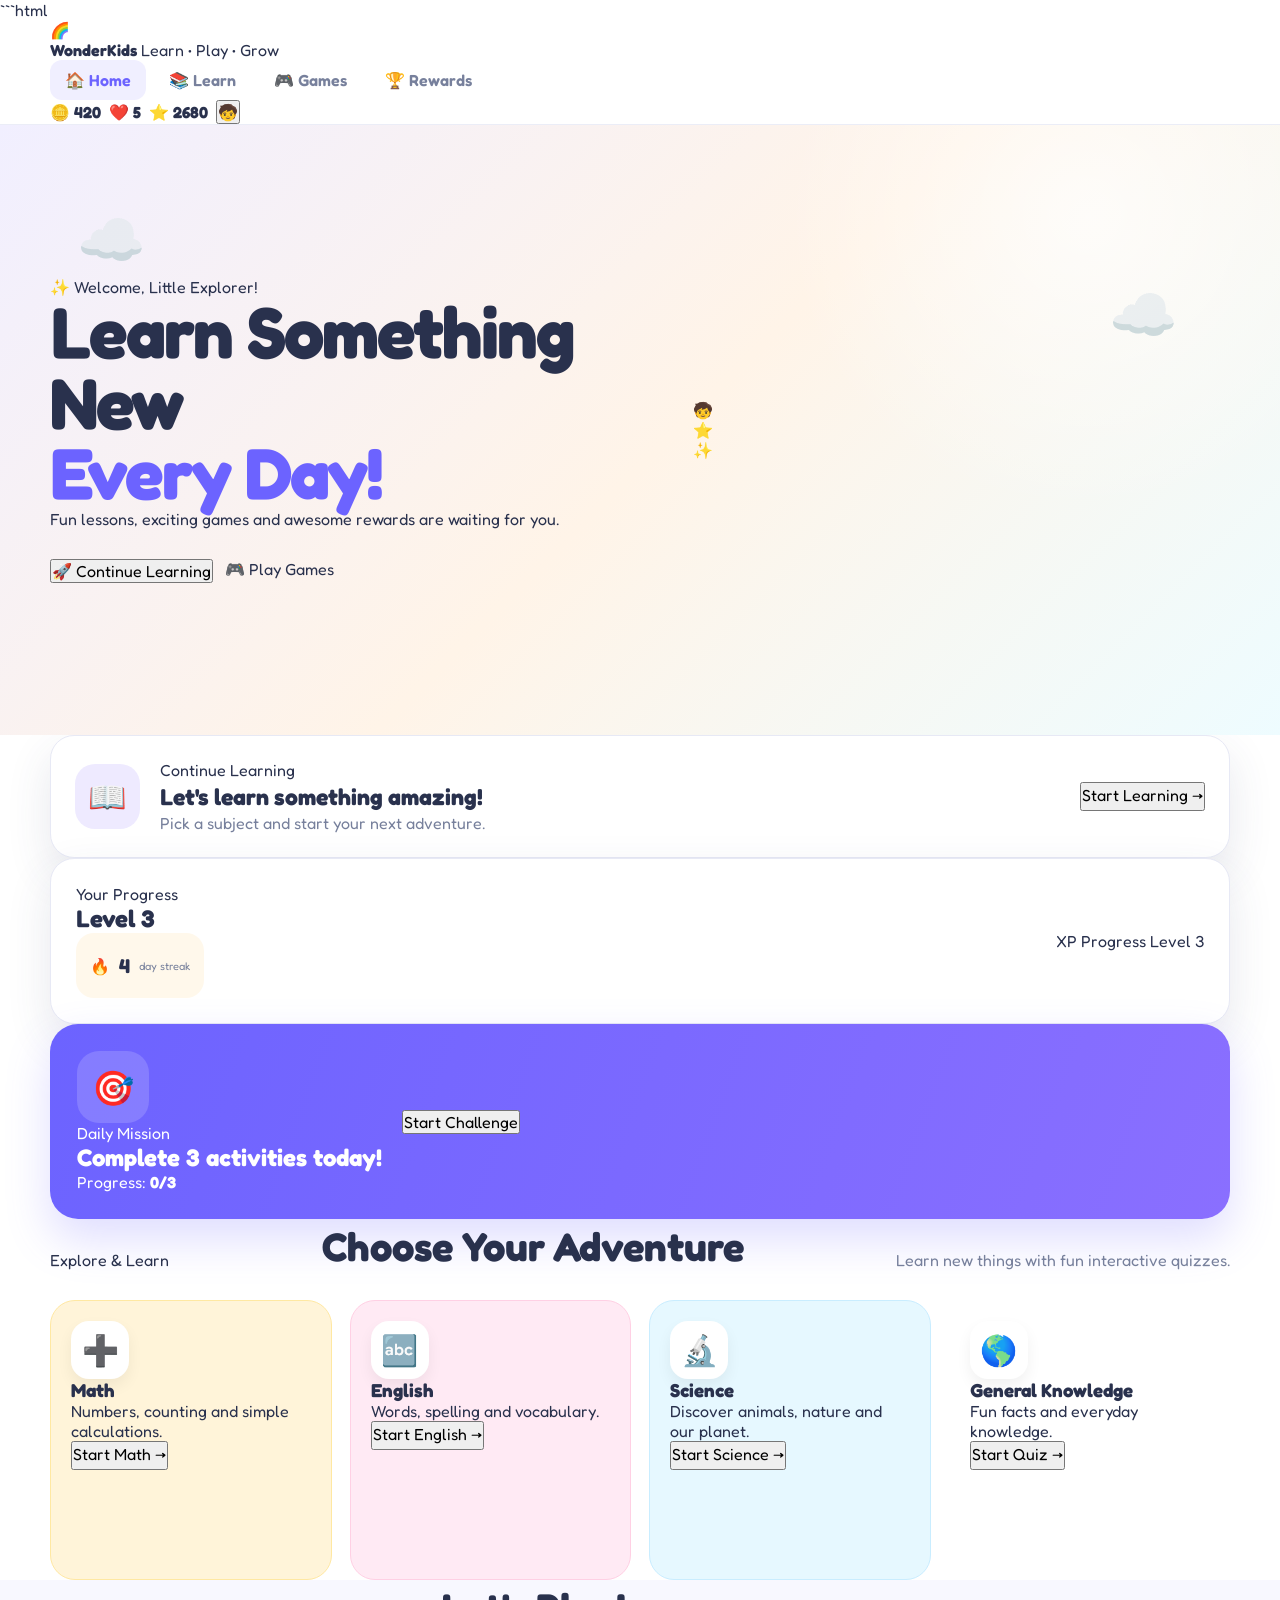
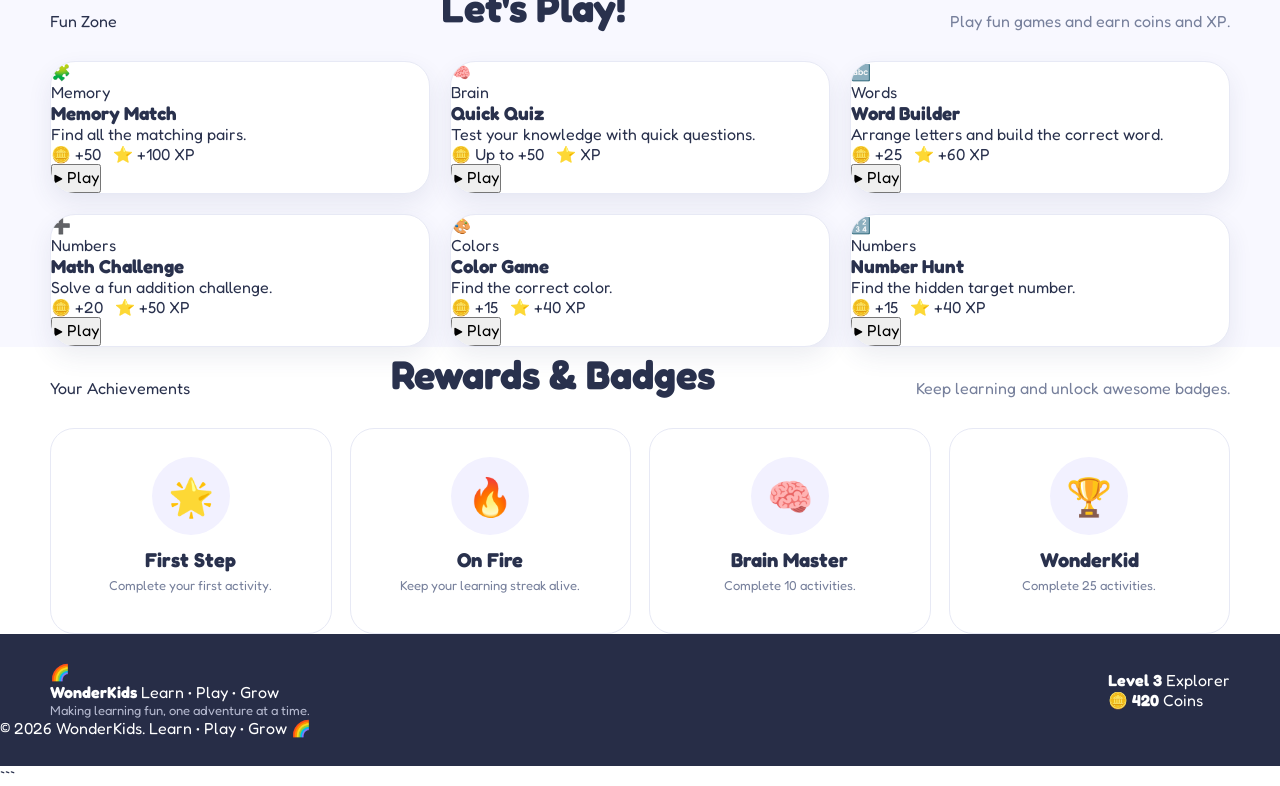
==== commit 75054fae: "index.html" ====
--- a/index.html
+++ b/index.html
@@ -1,937 +1,1082 @@
+```html
 <!DOCTYPE html>
 <html lang="en">
 <head>
   <meta charset="UTF-8">
-  <meta name="viewport" content="width=device-width, initial-scale=1.0">
-
-  <title>WonderKids — Learn • Play • Grow</title>
-  <meta name="description" content="WonderKids is a fun interactive learning and games platform for children.">
-
+
+  <meta
+    name="viewport"
+    content="width=device-width, initial-scale=1.0"
+  >
+
+  <meta
+    name="description"
+    content="WonderKids - A fun educational learning and games platform for kids."
+  >
+
+  <title>WonderKids | Learn • Play • Grow</title>
+
+  <!-- Google Fonts -->
   <link rel="preconnect" href="https://fonts.googleapis.com">
   <link rel="preconnect" href="https://fonts.gstatic.com" crossorigin>
-  <link href="https://fonts.googleapis.com/css2?family=Baloo+2:wght@400;500;600;700;800&family=Fredoka:wght@400;500;600;700&display=swap" rel="stylesheet">
-
+
+  <link
+    href="https://fonts.googleapis.com/css2?family=Baloo+2:wght@400;500;600;700;800&family=Fredoka:wght@400;500;600;700&display=swap"
+    rel="stylesheet"
+  >
+
+  <!-- Main CSS -->
   <link rel="stylesheet" href="./style.css">
 </head>
 
 <body>
 
-<!-- ================= HEADER ================= -->
-
-<header class="site-header">
-  <div class="container nav-wrap">
-
-    <a href="#home" class="brand">
-      <div class="brand-icon">🌈</div>
+  <!-- =====================================================
+       HEADER
+       ===================================================== -->
+
+  <header class="site-header">
+
+    <div class="container header-inner">
+
+      <!-- Logo -->
+      <a href="#home" class="logo">
+
+        <div class="logo-icon">
+          🌈
+        </div>
+
+        <div class="logo-text">
+          <strong>WonderKids</strong>
+          <span>Learn • Play • Grow</span>
+        </div>
+
+      </a>
+
+
+      <!-- Navigation -->
+      <nav class="main-nav">
+
+        <a href="#home" class="nav-link active">
+          🏠 Home
+        </a>
+
+        <a href="#learn" class="nav-link">
+          📚 Learn
+        </a>
+
+        <a href="#games" class="nav-link">
+          🎮 Games
+        </a>
+
+        <a href="#rewards" class="nav-link">
+          🏆 Rewards
+        </a>
+
+      </nav>
+
+
+      <!-- Player Stats -->
+      <div class="player-stats">
+
+        <div class="stat-item">
+          <span>🪙</span>
+          <strong id="coinCount">420</strong>
+        </div>
+
+        <div class="stat-item">
+          <span>❤️</span>
+          <strong id="heartCount">5</strong>
+        </div>
+
+        <div class="stat-item">
+          <span>⭐</span>
+          <strong id="xpCount">2680</strong>
+        </div>
+
+        <button
+          type="button"
+          class="profile-button"
+          id="profileBtn"
+          aria-label="Open profile"
+        >
+          <span id="playerAvatar">🧒</span>
+        </button>
+
+      </div>
+
+    </div>
+
+  </header>
+
+
+  <!-- =====================================================
+       MAIN
+       ===================================================== -->
+
+  <main id="home">
+
+
+    <!-- ===================================================
+         HERO
+         =================================================== -->
+
+    <section class="hero-section">
+
+      <div class="container hero-grid">
+
+        <div class="hero-content">
+
+          <div class="hero-badge">
+            ✨ Welcome, Little Explorer!
+          </div>
+
+          <h1>
+            Learn Something New
+            <span>Every Day!</span>
+          </h1>
+
+          <p>
+            Fun lessons, exciting games and awesome rewards
+            are waiting for you.
+          </p>
+
+          <div class="hero-buttons">
+
+            <button
+              type="button"
+              class="primary-btn"
+              id="continueBtn"
+            >
+              🚀 Continue Learning
+            </button>
+
+            <a
+              href="#games"
+              class="secondary-btn"
+            >
+              🎮 Play Games
+            </a>
+
+          </div>
+
+        </div>
+
+
+        <div class="hero-visual">
+
+          <div class="hero-mascot">
+            🧒
+          </div>
+
+          <div class="hero-star star-one">
+            ⭐
+          </div>
+
+          <div class="hero-star star-two">
+            ✨
+          </div>
+
+          <div class="hero-cloud cloud-one">
+            ☁️
+          </div>
+
+          <div class="hero-cloud cloud-two">
+            ☁️
+          </div>
+
+        </div>
+
+      </div>
+
+    </section>
+
+
+    <!-- ===================================================
+         CONTINUE LEARNING
+         =================================================== -->
+
+    <section class="section">
+
+      <div class="container">
+
+        <div class="continue-card">
+
+          <div class="continue-icon">
+            📖
+          </div>
+
+          <div class="continue-content">
+
+            <span class="section-label">
+              Continue Learning
+            </span>
+
+            <h2>
+              Let's learn something amazing!
+            </h2>
+
+            <p>
+              Pick a subject and start your next adventure.
+            </p>
+
+          </div>
+
+          <button
+            type="button"
+            class="primary-btn"
+            id="startLearningBtn"
+          >
+            Start Learning →
+          </button>
+
+        </div>
+
+      </div>
+
+    </section>
+
+
+    <!-- ===================================================
+         PROGRESS
+         =================================================== -->
+
+    <section class="section">
+
+      <div class="container">
+
+        <div class="progress-card">
+
+          <div class="progress-header">
+
+            <div>
+              <span class="section-label">
+                Your Progress
+              </span>
+
+              <h2>
+                Level <span id="levelCount">3</span>
+              </h2>
+            </div>
+
+            <div class="streak-box">
+              🔥
+              <strong id="streakCount">4</strong>
+              <span>day streak</span>
+            </div>
+
+          </div>
+
+
+          <div class="xp-progress">
+
+            <div class="xp-progress-top">
+              <span>XP Progress</span>
+              <span>Level <span id="levelCount">3</span></span>
+            </div>
+
+            <div class="progress-track">
+              <div
+                class="progress-fill"
+                id="xpBar"
+                style="width:68%"
+              ></div>
+            </div>
+
+          </div>
+
+        </div>
+
+      </div>
+
+    </section>
+
+
+    <!-- ===================================================
+         DAILY CHALLENGE
+         =================================================== -->
+
+    <section class="section">
+
+      <div class="container">
+
+        <div class="challenge-card">
+
+          <div class="challenge-left">
+
+            <div class="challenge-icon">
+              🎯
+            </div>
+
+            <div>
+
+              <span class="section-label">
+                Daily Mission
+              </span>
+
+              <h2>
+                Complete 3 activities today!
+              </h2>
+
+              <p>
+                Progress:
+                <strong id="dailyProgress">0/3</strong>
+              </p>
+
+            </div>
+
+          </div>
+
+
+          <button
+            type="button"
+            class="primary-btn"
+            id="challengeBtn"
+          >
+            Start Challenge
+          </button>
+
+        </div>
+
+      </div>
+
+    </section>
+
+
+    <!-- ===================================================
+         LEARN
+         =================================================== -->
+
+    <section
+      class="section"
+      id="learn"
+    >
+
+      <div class="container">
+
+        <div class="section-heading">
+
+          <span class="section-label">
+            Explore & Learn
+          </span>
+
+          <h2>
+            Choose Your Adventure
+          </h2>
+
+          <p>
+            Learn new things with fun interactive quizzes.
+          </p>
+
+        </div>
+
+
+        <div class="subject-grid">
+
+
+          <!-- MATH -->
+          <article class="subject-card math-card">
+
+            <div class="subject-icon">
+              ➕
+            </div>
+
+            <h3>
+              Math
+            </h3>
+
+            <p>
+              Numbers, counting and simple calculations.
+            </p>
+
+            <button
+              type="button"
+              class="subject-btn"
+              data-quiz="math"
+            >
+              Start Math →
+            </button>
+
+          </article>
+
+
+          <!-- ENGLISH -->
+          <article class="subject-card english-card">
+
+            <div class="subject-icon">
+              🔤
+            </div>
+
+            <h3>
+              English
+            </h3>
+
+            <p>
+              Words, spelling and vocabulary.
+            </p>
+
+            <button
+              type="button"
+              class="subject-btn"
+              data-quiz="english"
+            >
+              Start English →
+            </button>
+
+          </article>
+
+
+          <!-- SCIENCE -->
+          <article class="subject-card science-card">
+
+            <div class="subject-icon">
+              🔬
+            </div>
+
+            <h3>
+              Science
+            </h3>
+
+            <p>
+              Discover animals, nature and our planet.
+            </p>
+
+            <button
+              type="button"
+              class="subject-btn"
+              data-quiz="science"
+            >
+              Start Science →
+            </button>
+
+          </article>
+
+
+          <!-- GENERAL -->
+          <article class="subject-card general-card">
+
+            <div class="subject-icon">
+              🌎
+            </div>
+
+            <h3>
+              General Knowledge
+            </h3>
+
+            <p>
+              Fun facts and everyday knowledge.
+            </p>
+
+            <button
+              type="button"
+              class="subject-btn"
+              data-quiz="general"
+            >
+              Start Quiz →
+            </button>
+
+          </article>
+
+        </div>
+
+      </div>
+
+    </section>
+
+
+    <!-- ===================================================
+         GAMES
+         =================================================== -->
+
+    <section
+      class="section games-section"
+      id="games"
+    >
+
+      <div class="container">
+
+        <div class="section-heading">
+
+          <span class="section-label">
+            Fun Zone
+          </span>
+
+          <h2>
+            Let's Play!
+          </h2>
+
+          <p>
+            Play fun games and earn coins and XP.
+          </p>
+
+        </div>
+
+
+        <div class="games-grid">
+
+
+          <!-- =================================================
+               MEMORY GAME
+               ================================================= -->
+
+          <article class="game-card">
+
+            <div class="game-icon">
+              🧩
+            </div>
+
+            <div class="game-card-content">
+
+              <span class="game-tag">
+                Memory
+              </span>
+
+              <h3>
+                Memory Match
+              </h3>
+
+              <p>
+                Find all the matching pairs.
+              </p>
+
+              <div class="game-reward">
+                🪙 +50 &nbsp; ⭐ +100 XP
+              </div>
+
+              <button
+                type="button"
+                class="game-play-btn"
+                data-game="memory"
+              >
+                ▶ Play
+              </button>
+
+            </div>
+
+          </article>
+
+
+          <!-- =================================================
+               QUICK QUIZ
+               ================================================= -->
+
+          <article class="game-card">
+
+            <div class="game-icon">
+              🧠
+            </div>
+
+            <div class="game-card-content">
+
+              <span class="game-tag">
+                Brain
+              </span>
+
+              <h3>
+                Quick Quiz
+              </h3>
+
+              <p>
+                Test your knowledge with quick questions.
+              </p>
+
+              <div class="game-reward">
+                🪙 Up to +50 &nbsp; ⭐ XP
+              </div>
+
+              <button
+                type="button"
+                class="game-play-btn"
+                data-game="quiz"
+              >
+                ▶ Play
+              </button>
+
+            </div>
+
+          </article>
+
+
+          <!-- =================================================
+               WORD BUILDER
+               ================================================= -->
+
+          <article class="game-card">
+
+            <div class="game-icon">
+              🔤
+            </div>
+
+            <div class="game-card-content">
+
+              <span class="game-tag">
+                Words
+              </span>
+
+              <h3>
+                Word Builder
+              </h3>
+
+              <p>
+                Arrange letters and build the correct word.
+              </p>
+
+              <div class="game-reward">
+                🪙 +25 &nbsp; ⭐ +60 XP
+              </div>
+
+              <button
+                type="button"
+                class="game-play-btn"
+                data-game="word"
+              >
+                ▶ Play
+              </button>
+
+            </div>
+
+          </article>
+
+
+          <!-- =================================================
+               MATH CHALLENGE
+               FIXED: data-game="mathgame"
+               ================================================= -->
+
+          <article class="game-card">
+
+            <div class="game-icon">
+              ➕
+            </div>
+
+            <div class="game-card-content">
+
+              <span class="game-tag">
+                Numbers
+              </span>
+
+              <h3>
+                Math Challenge
+              </h3>
+
+              <p>
+                Solve a fun addition challenge.
+              </p>
+
+              <div class="game-reward">
+                🪙 +20 &nbsp; ⭐ +50 XP
+              </div>
+
+              <button
+                type="button"
+                class="game-play-btn"
+                data-game="mathgame"
+              >
+                ▶ Play
+              </button>
+
+            </div>
+
+          </article>
+
+
+          <!-- =================================================
+               COLOR GAME
+               FIXED: data-game="color"
+               ================================================= -->
+
+          <article class="game-card">
+
+            <div class="game-icon">
+              🎨
+            </div>
+
+            <div class="game-card-content">
+
+              <span class="game-tag">
+                Colors
+              </span>
+
+              <h3>
+                Color Game
+              </h3>
+
+              <p>
+                Find the correct color.
+              </p>
+
+              <div class="game-reward">
+                🪙 +15 &nbsp; ⭐ +40 XP
+              </div>
+
+              <button
+                type="button"
+                class="game-play-btn"
+                data-game="color"
+              >
+                ▶ Play
+              </button>
+
+            </div>
+
+          </article>
+
+
+          <!-- =================================================
+               NUMBER HUNT
+               FIXED: data-game="number"
+               ================================================= -->
+
+          <article class="game-card">
+
+            <div class="game-icon">
+              🔢
+            </div>
+
+            <div class="game-card-content">
+
+              <span class="game-tag">
+                Numbers
+              </span>
+
+              <h3>
+                Number Hunt
+              </h3>
+
+              <p>
+                Find the hidden target number.
+              </p>
+
+              <div class="game-reward">
+                🪙 +15 &nbsp; ⭐ +40 XP
+              </div>
+
+              <button
+                type="button"
+                class="game-play-btn"
+                data-game="number"
+              >
+                ▶ Play
+              </button>
+
+            </div>
+
+          </article>
+
+        </div>
+
+      </div>
+
+    </section>
+
+
+    <!-- ===================================================
+         REWARDS
+         =================================================== -->
+
+    <section
+      class="section"
+      id="rewards"
+    >
+
+      <div class="container">
+
+        <div class="section-heading">
+
+          <span class="section-label">
+            Your Achievements
+          </span>
+
+          <h2>
+            Rewards & Badges
+          </h2>
+
+          <p>
+            Keep learning and unlock awesome badges.
+          </p>
+
+        </div>
+
+
+        <div class="rewards-grid">
+
+
+          <div class="reward-card unlocked">
+
+            <div class="reward-icon">
+              🌟
+            </div>
+
+            <h3>
+              First Step
+            </h3>
+
+            <p>
+              Complete your first activity.
+            </p>
+
+          </div>
+
+
+          <div class="reward-card unlocked">
+
+            <div class="reward-icon">
+              🔥
+            </div>
+
+            <h3>
+              On Fire
+            </h3>
+
+            <p>
+              Keep your learning streak alive.
+            </p>
+
+          </div>
+
+
+          <div
+            class="reward-card"
+            id="brainMasterBadge"
+          >
+
+            <div class="reward-icon">
+              🧠
+            </div>
+
+            <h3>
+              Brain Master
+            </h3>
+
+            <p>
+              Complete 10 activities.
+            </p>
+
+          </div>
+
+
+          <div
+            class="reward-card"
+            id="wonderKidBadge"
+          >
+
+            <div class="reward-icon">
+              🏆
+            </div>
+
+            <h3>
+              WonderKid
+            </h3>
+
+            <p>
+              Complete 25 activities.
+            </p>
+
+          </div>
+
+        </div>
+
+      </div>
+
+    </section>
+
+  </main>
+
+
+  <!-- =====================================================
+       FOOTER
+       ===================================================== -->
+
+  <footer class="site-footer">
+
+    <div class="container footer-inner">
+
       <div>
-        <div class="brand-name">WonderKids</div>
-        <div class="brand-tagline">Learn • Play • Grow</div>
-      </div>
-    </a>
-
-    <nav class="main-nav">
-      <a href="#home" class="nav-link active">Home</a>
-      <a href="#learn" class="nav-link">Learn</a>
-      <a href="#games" class="nav-link">Games</a>
-      <a href="#rewards" class="nav-link">Rewards</a>
-    </nav>
-
-    <div class="player-stats">
-      <div class="stat-pill coins">
-        <span>🪙</span>
-        <strong id="coinCount">420</strong>
-      </div>
-
-      <div class="stat-pill hearts">
-        <span>❤️</span>
-        <strong id="heartCount">5</strong>
-      </div>
-
-      <button class="profile-btn" id="profileBtn" aria-label="Open profile">
-        🧒
+
+        <div class="logo footer-logo">
+
+          <div class="logo-icon">
+            🌈
+          </div>
+
+          <div class="logo-text">
+            <strong>WonderKids</strong>
+            <span>Learn • Play • Grow</span>
+          </div>
+
+        </div>
+
+        <p>
+          Making learning fun, one adventure at a time.
+        </p>
+
+      </div>
+
+
+      <div class="footer-stats">
+
+        <div>
+          <strong id="footerLevel">
+            Level <span id="footerLevelNumber">3</span>
+          </strong>
+
+          <span>
+            Explorer
+          </span>
+        </div>
+
+        <div>
+          <strong>
+            🪙 <span id="footerCoins">420</span>
+          </strong>
+
+          <span>
+            Coins
+          </span>
+        </div>
+
+      </div>
+
+    </div>
+
+
+    <div class="footer-bottom">
+
+      <p>
+        © 2026 WonderKids. Learn • Play • Grow 🌈
+      </p>
+
+    </div>
+
+  </footer>
+
+
+  <!-- =====================================================
+       PROFILE MODAL
+       ===================================================== -->
+
+  <div
+    class="modal-overlay"
+    id="profileModal"
+  >
+
+    <div class="modal-box profile-modal">
+
+      <button
+        type="button"
+        class="modal-close"
+        id="closeProfile"
+        aria-label="Close profile"
+      >
+        ✕
       </button>
+
+
+      <div class="profile-modal-content">
+
+        <div class="profile-big-avatar">
+          <span id="profileAvatar">
+            🧒
+          </span>
+        </div>
+
+        <h2>
+          My Profile
+        </h2>
+
+        <p>
+          Customize your WonderKids profile.
+        </p>
+
+
+        <label>
+          Your Name
+        </label>
+
+        <input
+          type="text"
+          id="profileNameInput"
+          placeholder="Enter your name"
+          maxlength="30"
+        >
+
+
+        <label>
+          Choose Avatar
+        </label>
+
+        <input
+          type="text"
+          id="profileAvatarInput"
+          placeholder="🧒"
+          maxlength="4"
+        >
+
+
+        <button
+          type="button"
+          class="primary-btn"
+          id="saveProfile"
+        >
+          💾 Save Profile
+        </button>
+
+      </div>
+
     </div>
 
   </div>
-</header>
-
-
-<main>
-
-<!-- ================= HERO ================= -->
-
-<section id="home" class="hero-section">
-
-  <div class="floating-shape shape-one">⭐</div>
-  <div class="floating-shape shape-two">✨</div>
-  <div class="floating-shape shape-three">🌈</div>
-
-  <div class="hero-cloud cloud-one">☁️</div>
-  <div class="hero-cloud cloud-two">☁️</div>
-  <div class="hero-cloud cloud-three">☁️</div>
-
-  <div class="container hero-grid">
-
-    <div class="hero-content">
-
-      <div class="welcome-badge">
-        ✨ Welcome, <span id="heroName">Young Explorer</span>!
-      </div>
-
-      <h1>
-        Learn something new.
-        <span>Have lots of fun!</span>
-      </h1>
-
-      <p class="hero-description">
-        Explore exciting lessons, play clever games, earn coins,
-        unlock badges and become a WonderKid!
-      </p>
-
-      <div class="hero-buttons">
-        <a href="#learn" class="btn btn-primary">
-          🚀 Start Learning
-        </a>
-
-        <a href="#games" class="btn btn-secondary">
-          🎮 Play Games
-        </a>
-      </div>
-
-      <div class="feature-chips">
-        <div class="feature-chip">📚 <span>Fun Learning</span></div>
-        <div class="feature-chip">🎮 <span>Cool Games</span></div>
-        <div class="feature-chip">🏆 <span>Earn Rewards</span></div>
+
+
+  <!-- =====================================================
+       GAME MODAL
+       ===================================================== -->
+
+  <div
+    class="modal-overlay"
+    id="gameModal"
+  >
+
+    <div class="modal-box game-modal">
+
+      <div id="gameContent">
+        <!-- Game content inserted by JavaScript -->
       </div>
 
     </div>
 
-
-    <!-- MASCOT -->
-
-    <div class="hero-art">
-
-      <div class="sun-circle"></div>
-
-      <div class="mascot-card">
-
-        <div class="spark spark-one">✦</div>
-        <div class="spark spark-two">✦</div>
-        <div class="spark spark-three">✦</div>
-
-        <div class="mascot">
-
-          <div class="mascot-hair"></div>
-
-          <div class="mascot-face">
-
-            <div class="eye eye-left"></div>
-            <div class="eye eye-right"></div>
-
-            <div class="cheek cheek-left"></div>
-            <div class="cheek cheek-right"></div>
-
-            <div class="mouth"></div>
-
-          </div>
-
-          <div class="mascot-body">
-            <div class="shirt-star">★</div>
-          </div>
-
-          <div class="mascot-arm arm-left"></div>
-          <div class="mascot-arm arm-right"></div>
-
-        </div>
-
-        <div class="mascot-message">
-          <strong>Let's learn! 🚀</strong>
-          <span>You're doing great ⭐</span>
-        </div>
-
-      </div>
-
-    </div>
-
   </div>
 
-</section>
-
-
-<!-- ================= CONTINUE LEARNING ================= -->
-
-<section class="continue-section">
-
-  <div class="container">
-
-    <div class="continue-card">
-
-      <div class="continue-icon">📚</div>
-
-      <div class="continue-content">
-        <span class="small-label">CONTINUE LEARNING</span>
-        <h2>Ready for your next adventure?</h2>
-        <p id="continueText">
-          Pick a subject and keep growing your WonderKid skills!
-        </p>
-      </div>
-
-      <button class="btn btn-primary" id="continueBtn">
-        Continue →
-      </button>
-
-    </div>
-
+
+  <!-- =====================================================
+       TOAST
+       ===================================================== -->
+
+  <div
+    class="toast"
+    id="toast"
+  >
+    Great job! 🎉
   </div>
 
-</section>
-
-
-<!-- ================= PROGRESS ================= -->
-
-<section class="progress-section">
-
-  <div class="container">
-
-    <div class="progress-card">
-
-      <div class="progress-left">
-
-        <div class="level-circle">
-          <span>LV</span>
-          <strong id="levelNumber">3</strong>
-        </div>
-
-        <div class="journey-info">
-
-          <p class="small-label">YOUR JOURNEY</p>
-
-          <h3>
-            WonderKid Level
-            <span id="levelText">3</span>
-          </h3>
-
-          <div class="xp-row">
-
-            <div class="xp-bar">
-              <div class="xp-fill" id="xpFill"></div>
-            </div>
-
-            <span id="xpText">680 / 1000 XP</span>
-
-          </div>
-
-        </div>
-
-      </div>
-
-
-      <div class="progress-right">
-
-        <div class="streak-box">
-          <span class="streak-icon">🔥</span>
-
-          <div>
-            <strong id="streakCount">4</strong>
-            <span>day streak</span>
-          </div>
-        </div>
-
-        <div class="mini-stat">
-          <span>🎯</span>
-
-          <div>
-            <strong id="dailyProgressText">0%</strong>
-            <small>Daily Goal</small>
-          </div>
-        </div>
-
-      </div>
-
-    </div>
-
-  </div>
-
-</section>
-
-
-<!-- ================= DAILY MISSION ================= -->
-
-<section class="challenge-section">
-
-  <div class="container">
-
-    <div class="challenge-card">
-
-      <div class="challenge-icon">
-        🎯
-      </div>
-
-      <div class="challenge-content">
-
-        <div class="challenge-label">
-          TODAY'S MISSION
-        </div>
-
-        <h2>
-          Complete 3 learning activities
-        </h2>
-
-        <p>
-          Finish today's mission and earn
-          <strong>50 bonus coins!</strong>
-        </p>
-
-        <div class="challenge-progress">
-
-          <div class="challenge-bar">
-            <div id="challengeFill" class="challenge-fill"></div>
-          </div>
-
-          <span id="challengeCount">
-            0 / 3
-          </span>
-
-        </div>
-
-      </div>
-
-      <button id="challengeBtn" class="btn btn-dark">
-        Start Mission
-      </button>
-
-    </div>
-
-  </div>
-
-</section>
-
-
-<!-- ================= LEARN ================= -->
-
-<section id="learn" class="content-section">
-
-  <div class="container">
-
-    <div class="section-heading">
-
-      <div>
-        <span class="section-kicker">
-          📚 LEARN & DISCOVER
-        </span>
-
-        <h2>Pick a subject</h2>
-      </div>
-
-      <p>
-        Choose something exciting and start learning!
-      </p>
-
-    </div>
-
-
-    <div class="subject-grid">
-
-
-      <!-- MATH -->
-
-      <article class="subject-card math-card">
-
-        <div class="subject-icon">➕</div>
-
-        <div class="subject-content">
-
-          <span class="subject-level">
-            LEVEL 1–5
-          </span>
-
-          <h3>Math Mountain</h3>
-
-          <p>
-            Numbers, counting, addition, subtraction
-            and clever puzzles.
-          </p>
-
-          <button class="card-button" data-quiz="math">
-            Start Math →
-          </button>
-
-        </div>
-
-      </article>
-
-
-      <!-- ENGLISH -->
-
-      <article class="subject-card english-card">
-
-        <div class="subject-icon">🔤</div>
-
-        <div class="subject-content">
-
-          <span class="subject-level">
-            LEVEL 1–5
-          </span>
-
-          <h3>Word Jungle</h3>
-
-          <p>
-            Learn ABC, spelling, vocabulary and
-            sentence building.
-          </p>
-
-          <button class="card-button" data-quiz="english">
-            Start English →
-          </button>
-
-        </div>
-
-      </article>
-
-
-      <!-- SCIENCE -->
-
-      <article class="subject-card science-card">
-
-        <div class="subject-icon">🔬</div>
-
-        <div class="subject-content">
-
-          <span class="subject-level">
-            LEVEL 1–5
-          </span>
-
-          <h3>Science Lab</h3>
-
-          <p>
-            Discover animals, space, plants,
-            nature and science.
-          </p>
-
-          <button class="card-button" data-quiz="science">
-            Start Science →
-          </button>
-
-        </div>
-
-      </article>
-
-
-      <!-- GENERAL -->
-
-      <article class="subject-card brain-card">
-
-        <div class="subject-icon">🧠</div>
-
-        <div class="subject-content">
-
-          <span class="subject-level">
-            LEVEL 1–5
-          </span>
-
-          <h3>Brain Boost</h3>
-
-          <p>
-            Test your thinking with fun general
-            knowledge questions.
-          </p>
-
-          <button class="card-button" data-quiz="general">
-            Brain Boost →
-          </button>
-
-        </div>
-
-      </article>
-
-    </div>
-
-  </div>
-
-</section>
-
-
-<!-- ================= GAMES ================= -->
-
-<section id="games" class="content-section games-section">
-
-  <div class="container">
-
-    <div class="section-heading">
-
-      <div>
-        <span class="section-kicker">
-          🎮 PLAY & HAVE FUN
-        </span>
-
-        <h2>Fun games</h2>
-      </div>
-
-      <p>
-        Play games and collect coins!
-      </p>
-
-    </div>
-
-
-    <div class="games-grid">
-
-
-      <!-- MEMORY -->
-
-      <article class="game-card">
-
-        <div class="game-visual memory-visual">
-
-          <div class="floating-card card-a">🍎</div>
-          <div class="floating-card card-b">⭐</div>
-          <div class="floating-card card-c">🚀</div>
-
-        </div>
-
-        <div class="game-info">
-
-          <span class="game-type">
-            MEMORY
-          </span>
-
-          <h3>Memory Match</h3>
-
-          <p>
-            Find matching pairs and train your memory.
-          </p>
-
-          <div class="game-footer">
-
-            <span>🪙 +20 coins</span>
-
-            <button class="play-button" data-game="memory">
-              Play
-            </button>
-
-          </div>
-
-        </div>
-
-      </article>
-
-
-      <!-- QUIZ -->
-
-      <article class="game-card">
-
-        <div class="game-visual quiz-visual">
-
-          <span class="quiz-big">❓</span>
-          <span class="quiz-small">💡</span>
-
-        </div>
-
-        <div class="game-info">
-
-          <span class="game-type">
-            QUIZ
-          </span>
-
-          <h3>Quick Quiz</h3>
-
-          <p>
-            Answer fun questions and test your knowledge.
-          </p>
-
-          <div class="game-footer">
-
-            <span>🪙 +30 coins</span>
-
-            <button class="play-button" data-game="quiz">
-              Play
-            </button>
-
-          </div>
-
-        </div>
-
-      </article>
-
-
-      <!-- WORD -->
-
-      <article class="game-card">
-
-        <div class="game-visual word-visual">
-
-          <span>W</span>
-          <span>O</span>
-          <span>R</span>
-          <span>D</span>
-
-        </div>
-
-        <div class="game-info">
-
-          <span class="game-type">
-            WORD
-          </span>
-
-          <h3>Word Builder</h3>
-
-          <p>
-            Put letters together and build awesome words.
-          </p>
-
-          <div class="game-footer">
-
-            <span>🪙 +25 coins</span>
-
-            <button class="play-button" data-game="word">
-              Play
-            </button>
-
-          </div>
-
-        </div>
-
-      </article>
-
-
-      <!-- MATH GAME -->
-
-      <article class="game-card">
-
-        <div class="game-visual math-game-visual">
-          <span>➕</span>
-          <span>🔢</span>
-          <span>🎯</span>
-        </div>
-
-        <div class="game-info">
-
-          <span class="game-type">
-            MATH
-          </span>
-
-          <h3>Math Challenge</h3>
-
-          <p>
-            Solve quick math problems and earn XP.
-          </p>
-
-          <div class="game-footer">
-
-            <span>🪙 +30 coins</span>
-
-            <button class="play-button" data-game="mathgame">
-              Play
-            </button>
-
-          </div>
-
-        </div>
-
-      </article>
-
-
-      <!-- COLOR -->
-
-      <article class="game-card">
-
-        <div class="game-visual color-visual">
-
-          <span>🔴</span>
-          <span>🟢</span>
-          <span>🔵</span>
-
-        </div>
-
-        <div class="game-info">
-
-          <span class="game-type">
-            COLORS
-          </span>
-
-          <h3>Color Game</h3>
-
-          <p>
-            Find the correct color and sharpen your eyes.
-          </p>
-
-          <div class="game-footer">
-
-            <span>🪙 +20 coins</span>
-
-            <button class="play-button" data-game="color">
-              Play
-            </button>
-
-          </div>
-
-        </div>
-
-      </article>
-
-
-      <!-- NUMBER -->
-
-      <article class="game-card">
-
-        <div class="game-visual number-visual">
-
-          <span>1</span>
-          <span>2</span>
-          <span>3</span>
-
-        </div>
-
-        <div class="game-info">
-
-          <span class="game-type">
-            NUMBERS
-          </span>
-
-          <h3>Number Hunt</h3>
-
-          <p>
-            Find the right number and become a number star.
-          </p>
-
-          <div class="game-footer">
-
-            <span>🪙 +20 coins</span>
-
-            <button class="play-button" data-game="number">
-              Play
-            </button>
-
-          </div>
-
-        </div>
-
-      </article>
-
-    </div>
-
-  </div>
-
-</section>
-
-
-<!-- ================= REWARDS ================= -->
-
-<section id="rewards" class="content-section rewards-section">
-
-  <div class="container">
-
-    <div class="section-heading">
-
-      <div>
-        <span class="section-kicker">
-          🏆 YOUR ACHIEVEMENTS
-        </span>
-
-        <h2>Rewards & badges</h2>
-      </div>
-
-      <p>
-        Keep learning to unlock them all!
-      </p>
-
-    </div>
-
-
-    <div class="rewards-grid">
-
-      <div class="reward-card unlocked">
-
-        <div class="reward-icon">🌟</div>
-
-        <h3>First Step</h3>
-
-        <p>
-          Complete your first activity.
-        </p>
-
-        <span>
-          ✓ Unlocked
-        </span>
-
-      </div>
-
-
-      <div class="reward-card unlocked">
-
-        <div class="reward-icon">🔥</div>
-
-        <h3>On Fire</h3>
-
-        <p>
-          Keep a 3-day learning streak.
-        </p>
-
-        <span>
-          ✓ Unlocked
-        </span>
-
-      </div>
-
-
-      <div class="reward-card" id="brainMasterBadge">
-
-        <div class="reward-icon">🧠</div>
-
-        <h3>Brain Master</h3>
-
-        <p>
-          Answer 20 quiz questions.
-        </p>
-
-        <span>
-          🔒 Locked
-        </span>
-
-      </div>
-
-
-      <div class="reward-card" id="wonderKidBadge">
-
-        <div class="reward-icon">🏅</div>
-
-        <h3>WonderKid</h3>
-
-        <p>
-          Reach level 10.
-        </p>
-
-        <span>
-          🔒 Locked
-        </span>
-
-      </div>
-
-    </div>
-
-  </div>
-
-</section>
-
-</main>
-
-
-<!-- ================= FOOTER ================= -->
-
-<footer class="site-footer">
-
-  <div class="container footer-inner">
-
-    <div class="footer-brand">
-      <span>🌈</span>
-      <strong>WonderKids</strong>
-    </div>
-
-    <p>
-      Learn • Play • Grow • Have Fun!
-    </p>
-
-    <p class="copyright">
-      © 2026 WonderKids
-    </p>
-
-  </div>
-
-</footer>
-
-
-<!-- ================= PROFILE MODAL ================= -->
-
-<div class="modal-overlay" id="profileModal">
-
-  <div class="modal-card profile-modal">
-
-    <button class="modal-close" data-close="profileModal">
-      ×
-    </button>
-
-    <div class="modal-icon">
-      👤
-    </div>
-
-    <h2>My Profile</h2>
-
-    <p class="modal-subtitle">
-      Choose your explorer name and avatar.
-    </p>
-
-    <label class="input-label" for="playerName">
-      Your name
-    </label>
-
-    <input
-      id="playerName"
-      class="text-input"
-      type="text"
-      maxlength="20"
-      placeholder="Enter your name"
-    >
-
-    <label class="input-label">
-      Choose avatar
-    </label>
-
-    <div class="avatar-grid">
-
-      <button class="avatar-option" data-avatar="🧒">🧒</button>
-      <button class="avatar-option" data-avatar="👦">👦</button>
-      <button class="avatar-option" data-avatar="👧">👧</button>
-      <button class="avatar-option" data-avatar="🧑">🧑</button>
-      <button class="avatar-option" data-avatar="🦸">🦸</button>
-      <button class="avatar-option" data-avatar="🧙">🧙</button>
-
-    </div>
-
-    <button id="saveProfile" class="btn btn-primary full-btn">
-      Save Profile
-    </button>
-
-  </div>
-
-</div>
-
-
-<!-- ================= GAME MODAL ================= -->
-
-<div class="modal-overlay" id="gameModal">
-
-  <div class="modal-card game-modal">
-
-    <button class="modal-close" data-close="gameModal">
-      ×
-    </button>
-
-    <div id="gameContent"></div>
-
-  </div>
-
-</div>
-
-
-<!-- ================= TOAST ================= -->
-
-<div class="toast" id="toast">
-
-  <span id="toastIcon">🎉</span>
-
-  <span id="toastMessage">
-    Great job!
-  </span>
-
-</div>
-
-
-<!-- ================= CONFETTI ================= -->
-
-<div id="confettiContainer"></div>
-
-
-<script src="./script.js"></script>
+
+  <!-- =====================================================
+       CONFETTI
+       ===================================================== -->
+
+  <div
+    id="confetti"
+    class="confetti-container"
+    aria-hidden="true"
+  ></div>
+
+
+  <!-- =====================================================
+       JAVASCRIPT
+       ===================================================== -->
+
+  <script src="./script.js"></script>
 
 </body>
 </html>
+```
--- a/style.css
+++ b/style.css
@@ -9,21 +9,22 @@
 
   --text: #29314d;
   --muted: #77809c;
+
   --white: #ffffff;
   --light: #f7f8ff;
-  --border: #e8eaf5;
-
-  --shadow: 0 20px 55px rgba(52,58,100,.12);
-  --shadow-small: 0 8px 25px rgba(52,58,100,.09);
+  --border: #e7e9f5;
+
+  --shadow: 0 18px 45px rgba(55, 63, 110, 0.12);
+  --soft-shadow: 0 10px 25px rgba(55, 63, 110, 0.09);
 
   --radius: 24px;
   --container: 1180px;
 }
 
 * {
+  box-sizing: border-box;
   margin: 0;
   padding: 0;
-  box-sizing: border-box;
 }
 
 html {
@@ -31,7 +32,7 @@
 }
 
 body {
-  font-family: "Fredoka","Baloo 2",sans-serif;
+  font-family: "Fredoka", "Baloo 2", sans-serif;
   color: var(--text);
   background: #fff;
   overflow-x: hidden;
@@ -47,27 +48,25 @@
 }
 
 a {
+  text-decoration: none;
   color: inherit;
-  text-decoration: none;
 }
 
 .container {
-  width: min(var(--container),calc(100% - 40px));
+  width: min(var(--container), calc(100% - 40px));
   margin: auto;
 }
 
 
-/* =====================================================
-HEADER
-===================================================== */
+/* ================= HEADER ================= */
 
 .site-header {
   position: sticky;
   top: 0;
   z-index: 1000;
-  background: rgba(255,255,255,.88);
-  backdrop-filter: blur(18px);
-  border-bottom: 1px solid rgba(232,234,245,.8);
+  background: rgba(255,255,255,.94);
+  backdrop-filter: blur(15px);
+  border-bottom: 1px solid rgba(231,233,245,.8);
 }
 
 .nav-wrap {
@@ -75,53 +74,50 @@
   display: flex;
   align-items: center;
   justify-content: space-between;
-  gap: 20px;
+  gap: 25px;
 }
 
 .brand {
   display: flex;
   align-items: center;
-  gap: 12px;
+  gap: 11px;
 }
 
 .brand-icon {
-  width: 50px;
-  height: 50px;
+  width: 47px;
+  height: 47px;
+  border-radius: 15px;
   display: grid;
   place-items: center;
-  border-radius: 16px;
-  background: linear-gradient(135deg,#fff1a7,#ffc4e0);
-  box-shadow: var(--shadow-small);
-  font-size: 28px;
-  animation: brandFloat 3s ease-in-out infinite;
-}
-
-@keyframes brandFloat {
-  0%,100% { transform: translateY(0); }
-  50% { transform: translateY(-4px); }
+  font-size: 27px;
+  background: linear-gradient(135deg,#ffe66d,#ff9f68,#ff6fae);
+  box-shadow: var(--soft-shadow);
 }
 
 .brand-name {
   font-size: 24px;
   font-weight: 800;
+  line-height: 1;
 }
 
 .brand-tagline {
   color: var(--muted);
-  font-size: 12px;
-  margin-top: 2px;
+  font-size: 11px;
+  margin-top: 4px;
+  font-weight: 600;
 }
 
 .main-nav {
   display: flex;
-  gap: 6px;
+  align-items: center;
+  gap: 8px;
 }
 
 .nav-link {
   padding: 10px 15px;
-  border-radius: 12px;
   color: var(--muted);
   font-weight: 600;
+  border-radius: 12px;
   transition: .25s;
 }
 
@@ -138,20 +134,24 @@
 }
 
 .stat-pill {
-  display: flex;
-  align-items: center;
-  gap: 6px;
-  padding: 8px 12px;
-  border-radius: 13px;
-  font-size: 14px;
-}
-
-.coins {
-  background: #fff8dc;
-}
-
-.hearts {
-  background: #fff0f5;
+  min-width: 68px;
+  height: 42px;
+  padding: 0 12px;
+  border-radius: 14px;
+  display: flex;
+  align-items: center;
+  justify-content: center;
+  gap: 7px;
+  background: var(--light);
+  font-size: 15px;
+}
+
+.stat-pill.coins {
+  background: #fff8dd;
+}
+
+.stat-pill.hearts {
+  background: #fff0f4;
 }
 
 .profile-btn {
@@ -159,57 +159,54 @@
   height: 44px;
   border: 0;
   border-radius: 50%;
-  background: #eeeaff;
+  background: #edeaff;
   font-size: 23px;
   transition: .25s;
 }
 
 .profile-btn:hover {
-  transform: scale(1.1) rotate(4deg);
-}
-
-
-/* =====================================================
-HERO
-===================================================== */
+  transform: scale(1.08) rotate(4deg);
+}
+
+
+/* ================= HERO ================= */
 
 .hero-section {
+  min-height: 610px;
   position: relative;
   overflow: hidden;
-  padding: 85px 0 75px;
   background:
-    radial-gradient(circle at 82% 20%,#fff5bd 0,transparent 24%),
-    radial-gradient(circle at 10% 90%,#e5f7ff 0,transparent 28%),
-    linear-gradient(180deg,#f9f8ff,#fff);
+    radial-gradient(circle at 85% 15%, rgba(255,255,255,.7), transparent 25%),
+    linear-gradient(135deg,#f1efff 0%,#fff4e8 52%,#eefcff 100%);
 }
 
 .hero-grid {
-  min-height: 560px;
+  min-height: 610px;
   display: grid;
-  grid-template-columns: 1fr .9fr;
-  align-items: center;
-  gap: 60px;
+  grid-template-columns: 1.05fr .95fr;
+  align-items: center;
+  gap: 50px;
 }
 
 .hero-content {
   position: relative;
-  z-index: 3;
+  z-index: 5;
 }
 
 .welcome-badge {
   display: inline-flex;
   padding: 9px 16px;
   border-radius: 30px;
-  background: #f0efff;
+  background: white;
   color: var(--primary);
-  font-weight: 700;
-  font-size: 14px;
-  margin-bottom: 20px;
+  box-shadow: var(--soft-shadow);
+  font-weight: 600;
+  margin-bottom: 18px;
 }
 
 .hero-content h1 {
-  max-width: 670px;
-  font-size: clamp(46px,6vw,75px);
+  max-width: 680px;
+  font-size: clamp(45px,6vw,72px);
   line-height: .98;
   letter-spacing: -2px;
   font-weight: 800;
@@ -222,7 +219,7 @@
 
 .hero-description {
   max-width: 570px;
-  margin-top: 25px;
+  margin-top: 22px;
   color: var(--muted);
   font-size: 18px;
   line-height: 1.7;
@@ -230,43 +227,37 @@
 
 .hero-buttons {
   display: flex;
-  flex-wrap: wrap;
   gap: 12px;
   margin-top: 30px;
+  flex-wrap: wrap;
 }
 
 .btn {
   border: 0;
+  min-height: 50px;
+  padding: 0 22px;
   border-radius: 15px;
-  padding: 14px 22px;
+  display: inline-flex;
+  align-items: center;
+  justify-content: center;
   font-weight: 700;
-  display: inline-flex;
-  justify-content: center;
-  align-items: center;
-  gap: 8px;
   transition: .25s;
+}
+
+.btn:hover {
+  transform: translateY(-3px);
 }
 
 .btn-primary {
   color: white;
-  background: linear-gradient(135deg,var(--primary),#928aff);
-  box-shadow: 0 12px 28px rgba(108,99,255,.27);
-}
-
-.btn-primary:hover {
-  transform: translateY(-3px);
-  box-shadow: 0 17px 35px rgba(108,99,255,.34);
+  background: linear-gradient(135deg,var(--primary),#8d72ff);
+  box-shadow: 0 12px 25px rgba(108,99,255,.25);
 }
 
 .btn-secondary {
   background: white;
-  color: var(--text);
-  border: 1px solid var(--border);
-}
-
-.btn-secondary:hover {
-  transform: translateY(-3px);
-  box-shadow: var(--shadow-small);
+  color: var(--primary);
+  box-shadow: var(--soft-shadow);
 }
 
 .btn-dark {
@@ -274,743 +265,650 @@
   background: var(--text);
 }
 
-.btn-dark:hover {
-  background: #1d2338;
-  transform: translateY(-2px);
+.full-btn {
+  width: 100%;
 }
 
 .feature-chips {
   display: flex;
   flex-wrap: wrap;
   gap: 10px;
-  margin-top: 28px;
+  margin-top: 25px;
 }
 
 .feature-chip {
-  display: flex;
-  align-items: center;
-  gap: 7px;
-  padding: 8px 12px;
-  background: white;
-  border: 1px solid var(--border);
-  border-radius: 12px;
-  color: var(--muted);
+  padding: 9px 13px;
+  border-radius: 30px;
+  background: rgba(255,255,255,.8);
   font-size: 13px;
   font-weight: 600;
-}
-
-.hero-decoration {
-  position: absolute;
-  color: var(--yellow);
-  font-size: 30px;
-  animation: decorationFloat 3s ease-in-out infinite;
-}
-
-.decoration-one {
-  left: 7%;
-  top: 20%;
-}
-
-.decoration-two {
-  right: 8%;
-  top: 13%;
-  animation-delay: .8s;
-}
-
-.decoration-three {
-  right: 44%;
-  bottom: 9%;
-  animation-delay: 1.3s;
-}
-
-@keyframes decorationFloat {
-  0%,100% {
-    transform: translateY(0) rotate(0);
-  }
-
-  50% {
-    transform: translateY(-12px) rotate(12deg);
-  }
-}
-
-
-/* =====================================================
-MASCOT
-===================================================== */
+  box-shadow: 0 5px 15px rgba(40,40,80,.06);
+}
 
 .hero-art {
+  height: 500px;
   position: relative;
-  min-height: 500px;
   display: grid;
   place-items: center;
 }
 
 .sun-circle {
   position: absolute;
-  width: 365px;
-  height: 365px;
+  width: 370px;
+  height: 370px;
   border-radius: 50%;
-  background: linear-gradient(135deg,#fff0a8,#ffd9ef);
-  animation: sunPulse 4s ease-in-out infinite;
-}
-
-@keyframes sunPulse {
-  0%,100% {
-    transform: scale(1);
-  }
-
-  50% {
-    transform: scale(1.04);
-  }
-}
-
-.cloud {
-  position: absolute;
-  font-size: 55px;
-  opacity: .8;
-  animation: cloudMove 5s ease-in-out infinite;
-}
-
-.cloud-one {
-  top: 55px;
-  left: 10px;
-}
-
-.cloud-two {
-  bottom: 50px;
-  right: 0;
-  animation-delay: 1s;
-}
-
-@keyframes cloudMove {
-  0%,100% {
-    transform: translateX(0);
-  }
-
-  50% {
-    transform: translateX(10px);
-  }
+  background: linear-gradient(135deg,#ffe989,#ffc9a8);
+  opacity: .75;
 }
 
 .mascot-card {
+  width: 350px;
+  min-height: 400px;
   position: relative;
-  z-index: 2;
-  width: 375px;
-  min-height: 410px;
-  border-radius: 38px;
-  background: rgba(255,255,255,.82);
-  border: 1px solid rgba(255,255,255,.95);
-  box-shadow: 0 30px 75px rgba(67,64,125,.15);
-  backdrop-filter: blur(12px);
-  display: flex;
+  z-index: 3;
+  display: flex;
+  flex-direction: column;
   align-items: center;
   justify-content: center;
-  flex-direction: column;
+  background: rgba(255,255,255,.72);
+  border: 1px solid rgba(255,255,255,.9);
+  border-radius: 45px;
+  box-shadow: var(--shadow);
+  backdrop-filter: blur(10px);
+  animation: floating 4s ease-in-out infinite;
+}
+
+@keyframes floating {
+  0%,100% { transform: translateY(0); }
+  50% { transform: translateY(-12px); }
 }
 
 .mascot {
   position: relative;
   width: 190px;
-  height: 235px;
-  animation: mascotBounce 3s ease-in-out infinite;
-}
-
-@keyframes mascotBounce {
-  0%,100% {
-    transform: translateY(0);
-  }
-
-  50% {
-    transform: translateY(-8px);
-  }
+  height: 250px;
 }
 
 .mascot-face {
   position: absolute;
   width: 145px;
-  height: 135px;
+  height: 145px;
+  top: 10px;
   left: 23px;
-  top: 30px;
-  border-radius: 48% 48% 45% 45%;
-  background: #ffd3a5;
-  border: 5px solid #e79d70;
+  border-radius: 50%;
+  background: #ffd7b0;
+  border: 5px solid #f1b27d;
   z-index: 3;
 }
 
 .mascot-hair {
   position: absolute;
+  width: 135px;
+  height: 70px;
+  top: 0;
+  left: 27px;
+  background: #5b3d2b;
+  border-radius: 70px 70px 25px 25px;
   z-index: 5;
-  width: 145px;
-  height: 70px;
-  left: 23px;
-  top: 8px;
-  border-radius: 65% 70% 35% 40%;
-  background: #573c32;
+  transform: rotate(-2deg);
 }
 
 .eye {
   position: absolute;
-  top: 50px;
-  width: 12px;
-  height: 18px;
+  top: 61px;
+  width: 13px;
+  height: 19px;
   border-radius: 50%;
-  background: #2d3145;
+  background: #29314d;
 }
 
 .eye-left {
-  left: 38px;
+  left: 35px;
 }
 
 .eye-right {
-  right: 38px;
+  right: 35px;
 }
 
 .cheek {
   position: absolute;
-  top: 76px;
-  width: 18px;
-  height: 9px;
+  width: 20px;
+  height: 10px;
   border-radius: 50%;
-  background: #ff9ebd;
+  background: #ff9d9d;
+  opacity: .65;
+  top: 88px;
 }
 
 .cheek-left {
-  left: 21px;
+  left: 17px;
 }
 
 .cheek-right {
-  right: 21px;
+  right: 17px;
 }
 
 .mouth {
   position: absolute;
-  width: 22px;
-  height: 12px;
-  left: 56px;
-  top: 80px;
-  border-bottom: 4px solid #7d4351;
-  border-radius: 0 0 20px 20px;
+  width: 32px;
+  height: 17px;
+  left: 52px;
+  top: 98px;
+  border-bottom: 4px solid #b95d62;
+  border-radius: 0 0 50% 50%;
 }
 
 .mascot-body {
   position: absolute;
-  width: 150px;
-  height: 100px;
-  left: 20px;
-  bottom: 0;
-  border-radius: 45px 45px 25px 25px;
-  background: linear-gradient(135deg,#6c63ff,#928aff);
-  border: 5px solid #554dc8;
+  width: 120px;
+  height: 105px;
+  left: 35px;
+  top: 135px;
+  border-radius: 50px 50px 25px 25px;
+  background: linear-gradient(135deg,#6c63ff,#8c72ff);
   z-index: 2;
-  display: grid;
-  place-items: center;
 }
 
 .shirt-star {
-  color: #ffd23f;
-  font-size: 35px;
+  color: #ffe25e;
+  text-align: center;
+  font-size: 38px;
+  margin-top: 30px;
 }
 
 .mascot-arm {
   position: absolute;
-  width: 45px;
-  height: 25px;
-  background: #ffd3a5;
-  border: 4px solid #e79d70;
-  border-radius: 30px;
-  bottom: 35px;
-  z-index: 1;
+  width: 35px;
+  height: 85px;
+  border-radius: 25px;
+  background: #ffd7b0;
+  top: 145px;
 }
 
 .arm-left {
-  left: -3px;
+  left: 12px;
   transform: rotate(25deg);
 }
 
 .arm-right {
-  right: -3px;
-  transform: rotate(-25deg);
+  right: 12px;
+  transform: rotate(-35deg);
 }
 
 .mascot-message {
-  display: flex;
-  flex-direction: column;
-  align-items: center;
-}
-
-.mascot-message strong {
-  font-size: 23px;
+  padding: 12px 25px;
+  background: white;
+  border-radius: 18px;
+  box-shadow: var(--soft-shadow);
+  text-align: center;
+  margin-top: 3px;
+}
+
+.mascot-message strong,
+.mascot-message span {
+  display: block;
 }
 
 .mascot-message span {
   color: var(--muted);
-  font-size: 13px;
+  font-size: 12px;
+  margin-top: 3px;
 }
 
 .spark {
   position: absolute;
   color: var(--yellow);
-  font-size: 30px;
-  animation: floatSpark 2.5s ease-in-out infinite;
+  font-size: 28px;
+  animation: twinkle 1.5s ease-in-out infinite;
 }
 
 .spark-one {
-  left: 45px;
-  top: 65px;
+  left: 35px;
+  top: 50px;
 }
 
 .spark-two {
   right: 35px;
-  top: 110px;
-  animation-delay: .7s;
+  top: 100px;
+  animation-delay: .4s;
 }
 
 .spark-three {
   left: 55px;
-  bottom: 70px;
-  animation-delay: 1.2s;
-}
-
-@keyframes floatSpark {
-  0%,100% {
-    transform: translateY(0) rotate(0);
-  }
-
+  bottom: 75px;
+  animation-delay: .8s;
+}
+
+@keyframes twinkle {
   50% {
-    transform: translateY(-10px) rotate(12deg);
-  }
-}
-
-
-/* =====================================================
-PROGRESS
-===================================================== */
-
-.progress-section {
-  margin-top: -18px;
-  position: relative;
-  z-index: 5;
-}
-
-.progress-card {
-  padding: 25px 28px;
+    transform: scale(1.5) rotate(20deg);
+    opacity: .45;
+  }
+}
+
+.hero-cloud,
+.floating-shape {
+  position: absolute;
+  z-index: 1;
+  animation: cloudMove 10s ease-in-out infinite;
+  user-select: none;
+}
+
+.hero-cloud {
+  font-size: 55px;
+  opacity: .7;
+}
+
+.cloud-one {
+  top: 80px;
+  left: 6%;
+}
+
+.cloud-two {
+  top: 155px;
+  right: 8%;
+  animation-delay: 2s;
+}
+
+.cloud-three {
+  bottom: 40px;
+  left: 42%;
+  font-size: 40px;
+  animation-delay: 4s;
+}
+
+@keyframes cloudMove {
+  50% {
+    transform: translateX(25px);
+  }
+}
+
+.floating-shape {
+  font-size: 25px;
+}
+
+.shape-one {
+  top: 125px;
+  right: 45%;
+}
+
+.shape-two {
+  bottom: 80px;
+  right: 40%;
+  animation-delay: 1s;
+}
+
+.shape-three {
+  top: 280px;
+  left: 3%;
+  animation-delay: 2s;
+}
+
+
+/* ================= CONTINUE ================= */
+
+.continue-section {
+  padding: 28px 0 10px;
+}
+
+.continue-card {
+  display: flex;
+  align-items: center;
+  gap: 20px;
+  padding: 24px;
   background: white;
-  border: 1px solid var(--border);
   border-radius: 24px;
   box-shadow: var(--shadow);
-  display: flex;
-  align-items: center;
-  justify-content: space-between;
-  gap: 25px;
-}
-
-.progress-left,
-.progress-right {
-  display: flex;
-  align-items: center;
-}
-
-.progress-left {
-  gap: 17px;
-}
-
-.progress-right {
-  gap: 30px;
-}
-
-.level-circle {
-  width: 72px;
-  height: 72px;
-  border-radius: 50%;
-  display: flex;
-  flex-direction: column;
-  align-items: center;
-  justify-content: center;
-  background: linear-gradient(135deg,#eeedff,#f7f5ff);
-  color: var(--primary);
-  box-shadow: inset 0 0 0 5px #f6f4ff;
-}
-
-.level-circle span {
-  font-size: 9px;
-  font-weight: 800;
-}
-
-.level-circle strong {
-  font-size: 27px;
-  line-height: 1;
-}
-
-.small-label {
-  color: var(--muted);
-  font-size: 10px;
-  font-weight: 800;
-  letter-spacing: 1px;
-}
-
-.progress-card h3 {
-  margin-top: 2px;
-  font-size: 19px;
-}
-
-.xp-row {
-  display: flex;
-  align-items: center;
-  gap: 10px;
-  margin-top: 7px;
-}
-
-.xp-bar {
-  width: 230px;
-  height: 9px;
-  border-radius: 20px;
-  background: #ededf7;
-  overflow: hidden;
-}
-
-.xp-fill {
-  width: 68%;
-  height: 100%;
-  border-radius: inherit;
-  background: linear-gradient(90deg,var(--primary),#a69fff);
-  transition: width .6s ease;
-}
-
-.xp-row span {
-  color: var(--muted);
-  font-size: 11px;
-}
-
-.streak-box,
-.mini-stat {
-  display: flex;
-  align-items: center;
-  gap: 8px;
-}
-
-.streak-icon {
-  font-size: 31px;
-}
-
-.streak-box strong {
-  display: block;
-  font-size: 20px;
-}
-
-.streak-box span:not(.streak-icon) {
-  color: var(--muted);
-  font-size: 11px;
-}
-
-.mini-stat > span {
-  font-size: 25px;
-}
-
-.mini-stat strong {
-  display: block;
-}
-
-.mini-stat small {
-  color: var(--muted);
-}
-
-
-/* =====================================================
-CONTINUE
-===================================================== */
-
-.continue-section {
-  padding: 45px 0 10px;
-}
-
-.continue-card {
-  padding: 25px 28px;
-  border-radius: 24px;
-  background: linear-gradient(135deg,#f2efff,#eef8ff);
-  border: 1px solid #e5e2ff;
-  display: flex;
-  align-items: center;
-  gap: 20px;
+  border: 1px solid var(--border);
 }
 
 .continue-icon {
   width: 65px;
   height: 65px;
-  flex-shrink: 0;
+  border-radius: 20px;
   display: grid;
   place-items: center;
-  background: white;
-  border-radius: 19px;
   font-size: 31px;
-  box-shadow: var(--shadow-small);
+  background: #eeeaff;
 }
 
 .continue-content {
   flex: 1;
 }
 
-.continue-content > span {
+.continue-content h2 {
+  font-size: 23px;
+  margin: 3px 0;
+}
+
+.continue-content p {
+  color: var(--muted);
+}
+
+
+/* ================= PROGRESS ================= */
+
+.progress-section {
+  padding: 25px 0;
+}
+
+.progress-card {
+  background: white;
+  border: 1px solid var(--border);
+  border-radius: var(--radius);
+  box-shadow: var(--shadow);
+  padding: 25px;
+  display: flex;
+  align-items: center;
+  justify-content: space-between;
+  gap: 25px;
+}
+
+.progress-left {
+  display: flex;
+  align-items: center;
+  gap: 18px;
+}
+
+.level-circle {
+  width: 88px;
+  height: 88px;
+  flex: 0 0 88px;
+  border-radius: 50%;
+  display: flex;
+  flex-direction: column;
+  align-items: center;
+  justify-content: center;
+  color: white;
+  background: linear-gradient(135deg,var(--primary),#9a7cff);
+  box-shadow: 0 10px 25px rgba(108,99,255,.25);
+}
+
+.level-circle span {
+  font-size: 11px;
+  opacity: .8;
+}
+
+.level-circle strong {
+  font-size: 31px;
+  line-height: 1;
+}
+
+.small-label {
   color: var(--primary);
+  font-size: 11px;
+  letter-spacing: 1.3px;
+  font-weight: 800;
+}
+
+.journey-info h3 {
+  font-size: 21px;
+  margin: 3px 0 10px;
+}
+
+.xp-row {
+  display: flex;
+  align-items: center;
+  gap: 10px;
+}
+
+.xp-bar {
+  width: 300px;
+  height: 11px;
+  border-radius: 20px;
+  background: #ececff;
+  overflow: hidden;
+}
+
+.xp-fill {
+  height: 100%;
+  width: 68%;
+  border-radius: inherit;
+  background: linear-gradient(90deg,var(--primary),#9c80ff);
+  transition: width .5s ease;
+}
+
+.xp-row span {
+  color: var(--muted);
+  font-size: 12px;
+  white-space: nowrap;
+}
+
+.progress-right {
+  display: flex;
+  gap: 12px;
+}
+
+.streak-box,
+.mini-stat {
+  min-width: 125px;
+  min-height: 65px;
+  border-radius: 18px;
+  padding: 10px 14px;
+  display: flex;
+  align-items: center;
+  gap: 9px;
+  background: #fff8eb;
+}
+
+.streak-icon {
+  font-size: 29px;
+}
+
+.streak-box strong,
+.mini-stat strong {
+  display: block;
+  font-size: 20px;
+}
+
+.streak-box span:last-child,
+.mini-stat small {
+  display: block;
+  color: var(--muted);
+  font-size: 11px;
+}
+
+.mini-stat {
+  background: #ecfbff;
+}
+
+
+/* ================= CHALLENGE ================= */
+
+.challenge-section {
+  padding: 10px 0 50px;
+}
+
+.challenge-card {
+  background: linear-gradient(110deg,#6c63ff,#8a6fff);
+  color: white;
+  padding: 27px;
+  border-radius: 28px;
+  display: flex;
+  align-items: center;
+  gap: 20px;
+  box-shadow: 0 20px 45px rgba(108,99,255,.22);
+}
+
+.challenge-icon {
+  width: 72px;
+  height: 72px;
+  flex: 0 0 72px;
+  display: grid;
+  place-items: center;
+  border-radius: 22px;
+  background: rgba(255,255,255,.16);
+  font-size: 34px;
+}
+
+.challenge-content {
+  flex: 1;
+}
+
+.challenge-label {
+  font-size: 11px;
+  letter-spacing: 1.5px;
+  opacity: .75;
+  font-weight: 800;
+}
+
+.challenge-content h2 {
+  margin: 3px 0;
+  font-size: 24px;
+}
+
+.challenge-content p {
+  opacity: .86;
+  font-size: 14px;
+}
+
+.challenge-progress {
+  display: flex;
+  align-items: center;
+  gap: 10px;
+  margin-top: 12px;
+}
+
+.challenge-bar {
+  width: min(300px,100%);
+  height: 9px;
+  border-radius: 20px;
+  background: rgba(255,255,255,.22);
+  overflow: hidden;
+}
+
+.challenge-fill {
+  height: 100%;
+  width: 0%;
+  background: white;
+  border-radius: inherit;
+  transition: width .5s ease;
+}
+
+.challenge-progress span {
+  font-size: 12px;
+}
+
+.challenge-card .btn {
+  background: white;
+  color: var(--primary);
+  white-space: nowrap;
+}
+
+
+/* ================= SECTIONS ================= */
+
+.content-section {
+  padding: 65px 0;
+}
+
+.games-section {
+  background: #f8f8ff;
+}
+
+.rewards-section {
+  background: linear-gradient(180deg,#fff,#f7f9ff);
+}
+
+.section-heading {
+  display: flex;
+  align-items: end;
+  justify-content: space-between;
+  gap: 25px;
+  margin-bottom: 30px;
+}
+
+.section-kicker {
+  color: var(--primary);
+  font-weight: 800;
+  font-size: 12px;
+  letter-spacing: 1.3px;
+}
+
+.section-heading h2 {
+  font-size: 40px;
+  margin-top: 3px;
+}
+
+.section-heading > p {
+  color: var(--muted);
+}
+
+
+/* ================= SUBJECTS ================= */
+
+.subject-grid {
+  display: grid;
+  grid-template-columns: repeat(4,1fr);
+  gap: 18px;
+}
+
+.subject-card {
+  border-radius: 25px;
+  padding: 20px;
+  min-height: 280px;
+  transition: .3s;
+  border: 1px solid transparent;
+}
+
+.subject-card:hover {
+  transform: translateY(-8px);
+  box-shadow: var(--shadow);
+}
+
+.math-card {
+  background: #fff4d9;
+  border-color: #ffe8a2;
+}
+
+.english-card {
+  background: #ffeaf4;
+  border-color: #ffd0e4;
+}
+
+.science-card {
+  background: #e6f8ff;
+  border-color: #c9edff;
+}
+
+.brain-card {
+  background: #eeebff;
+  border-color: #ddd7ff;
+}
+
+.subject-icon {
+  width: 58px;
+  height: 58px;
+  border-radius: 18px;
+  display: grid;
+  place-items: center;
+  font-size: 30px;
+  background: white;
+  box-shadow: 0 7px 15px rgba(0,0,0,.06);
+}
+
+.subject-content {
+  margin-top: 22px;
+}
+
+.subject-level,
+.game-type {
+  color: var(--muted);
   font-size: 10px;
-  letter-spacing: 1px;
+  letter-spacing: 1.2px;
   font-weight: 800;
 }
 
-.continue-content h2 {
-  margin-top: 3px;
-  font-size: 21px;
-}
-
-.continue-content p {
-  margin-top: 3px;
+.subject-content h3 {
+  font-size: 22px;
+  margin: 4px 0;
+}
+
+.subject-content p {
   color: var(--muted);
   font-size: 13px;
-}
-
-
-/* =====================================================
-CHALLENGE
-===================================================== */
-
-.challenge-section {
-  padding: 45px 0 15px;
-}
-
-.challenge-card {
-  display: flex;
-  align-items: center;
-  gap: 20px;
-  padding: 24px 27px;
-  border-radius: 24px;
-  background: linear-gradient(135deg,#fff9df,#fff4e9);
-  border: 1px solid #f8e7c0;
-}
-
-.challenge-icon {
-  width: 68px;
-  height: 68px;
-  flex-shrink: 0;
-  display: grid;
-  place-items: center;
-  border-radius: 19px;
-  background: white;
-  font-size: 31px;
-  box-shadow: var(--shadow-small);
-}
-
-.challenge-content {
-  flex: 1;
-}
-
-.challenge-label {
-  color: #cf8a18;
-  font-size: 10px;
-  font-weight: 800;
-  letter-spacing: 1px;
-}
-
-.challenge-content h2 {
-  margin-top: 3px;
-  font-size: 22px;
-}
-
-.challenge-content p {
-  margin-top: 4px;
-  color: var(--muted);
-  font-size: 13px;
-}
-
-.challenge-progress {
-  display: flex;
-  align-items: center;
-  gap: 10px;
-  margin-top: 10px;
-}
-
-.challenge-bar {
-  width: 210px;
-  height: 8px;
-  border-radius: 20px;
-  background: rgba(255,255,255,.8);
-  overflow: hidden;
-}
-
-.challenge-fill {
-  width: 0;
-  height: 100%;
-  border-radius: inherit;
-  background: linear-gradient(90deg,#ffb72f,#ff8b3d);
-  transition: width .6s ease;
-}
-
-.challenge-progress span {
-  color: #9a762e;
-  font-size: 11px;
-}
-
-
-/* =====================================================
-SECTIONS
-===================================================== */
-
-.content-section {
-  padding: 90px 0;
-}
-
-.games-section {
-  background: #f9f9ff;
-}
-
-.rewards-section {
-  background: linear-gradient(180deg,#fff,#f9f8ff);
-}
-
-.section-heading {
-  display: flex;
-  justify-content: space-between;
-  align-items: end;
-  gap: 30px;
-  margin-bottom: 35px;
-}
-
-.section-kicker {
-  color: var(--primary);
-  font-size: 11px;
-  letter-spacing: 1.2px;
-  font-weight: 800;
-}
-
-.section-heading h2 {
-  margin-top: 4px;
-  font-size: 39px;
-}
-
-.section-heading > p {
-  max-width: 350px;
-  color: var(--muted);
-  line-height: 1.6;
-}
-
-
-/* =====================================================
-SUBJECTS
-===================================================== */
-
-.subject-grid {
-  display: grid;
-  grid-template-columns: repeat(2,1fr);
-  gap: 20px;
-}
-
-.subject-card {
-  min-height: 255px;
-  padding: 26px;
-  border-radius: 26px;
-  display: flex;
-  align-items: flex-start;
-  gap: 20px;
-  position: relative;
-  overflow: hidden;
-  border: 1px solid transparent;
-  transition: .3s;
-}
-
-.subject-card::after {
-  content: "";
-  position: absolute;
-  width: 130px;
-  height: 130px;
-  border-radius: 50%;
-  right: -45px;
-  bottom: -55px;
-  background: rgba(255,255,255,.45);
-}
-
-.subject-card:hover {
-  transform: translateY(-7px);
-  box-shadow: var(--shadow);
-}
-
-.math-card {
-  background: #fff6db;
-  border-color: #f7e8b9;
-}
-
-.english-card {
-  background: #f4ecff;
-  border-color: #e8dcfa;
-}
-
-.science-card {
-  background: #e8f8ff;
-  border-color: #d4effa;
-}
-
-.brain-card {
-  background: #eafff5;
-  border-color: #d3f4e5;
-}
-
-.subject-icon {
-  width: 68px;
-  height: 68px;
-  flex-shrink: 0;
-  display: grid;
-  place-items: center;
-  background: white;
-  border-radius: 19px;
-  font-size: 31px;
-  box-shadow: 0 8px 20px rgba(50,50,80,.07);
-  transition: .3s;
-}
-
-.subject-card:hover .subject-icon {
-  transform: rotate(-5deg) scale(1.06);
-}
-
-.subject-level {
-  color: var(--muted);
-  font-size: 9px;
-  font-weight: 800;
-  letter-spacing: 1px;
-}
-
-.subject-content h3 {
-  margin-top: 3px;
-  font-size: 24px;
-}
-
-.subject-content p {
-  max-width: 340px;
-  margin-top: 7px;
-  color: var(--muted);
-  font-size: 13px;
-  line-height: 1.5;
-}
-
-.subject-progress {
-  margin-top: 13px;
-}
-
-.mini-progress {
-  width: 100%;
-  max-width: 230px;
-  height: 6px;
-  border-radius: 20px;
-  background: rgba(255,255,255,.8);
-  overflow: hidden;
-}
-
-.mini-progress span {
-  display: block;
-  height: 100%;
-  border-radius: inherit;
-  background: var(--primary);
-}
-
-.subject-progress small {
-  color: var(--muted);
-  font-size: 10px;
+  line-height: 1.55;
+  min-height: 62px;
 }
 
 .card-button {
@@ -1019,30 +917,23 @@
   color: var(--primary);
   font-weight: 800;
   margin-top: 14px;
-  padding: 0;
-}
-
-.card-button:hover {
-  transform: translateX(4px);
-}
-
-
-/* =====================================================
-GAMES
-===================================================== */
+}
+
+
+/* ================= GAMES ================= */
 
 .games-grid {
   display: grid;
   grid-template-columns: repeat(3,1fr);
-  gap: 21px;
+  gap: 20px;
 }
 
 .game-card {
   background: white;
   border-radius: 25px;
   overflow: hidden;
+  box-shadow: var(--soft-shadow);
   border: 1px solid var(--border);
-  box-shadow: var(--shadow-small);
   transition: .3s;
 }
 
@@ -1052,135 +943,147 @@
 }
 
 .game-visual {
-  height: 185px;
+  height: 175px;
   display: flex;
   align-items: center;
   justify-content: center;
+  gap: 13px;
   position: relative;
   overflow: hidden;
 }
 
 .memory-visual {
-  background: linear-gradient(135deg,#fff0f6,#f5edff);
+  background: linear-gradient(135deg,#fff2c8,#ffe4e9);
 }
 
 .quiz-visual {
-  background: linear-gradient(135deg,#eaf7ff,#e8efff);
+  background: linear-gradient(135deg,#e7e4ff,#eeeaff);
 }
 
 .word-visual {
-  background: linear-gradient(135deg,#eafff5,#f5ffe8);
-  gap: 8px;
+  background: linear-gradient(135deg,#ddf8ff,#e4fff4);
+}
+
+.math-game-visual {
+  background: linear-gradient(135deg,#fff0d7,#e7f4ff);
+}
+
+.color-visual {
+  background: linear-gradient(135deg,#ffe8ef,#e9efff);
+}
+
+.number-visual {
+  background: linear-gradient(135deg,#e6fff3,#fff5d8);
 }
 
 .floating-card {
-  width: 70px;
+  width: 65px;
   height: 80px;
   display: grid;
   place-items: center;
   background: white;
   border-radius: 14px;
-  font-size: 31px;
-  box-shadow: var(--shadow-small);
+  font-size: 30px;
+  box-shadow: var(--soft-shadow);
 }
 
 .card-a {
-  transform: rotate(-9deg) translateY(4px);
+  transform: rotate(-10deg) translateY(10px);
 }
 
 .card-b {
-  z-index: 2;
   transform: translateY(-10px);
 }
 
 .card-c {
-  transform: rotate(9deg) translateY(4px);
+  transform: rotate(10deg) translateY(10px);
 }
 
 .quiz-big {
-  color: var(--primary);
-  font-size: 76px;
-  font-weight: 800;
+  font-size: 75px;
+  animation: pulse 2s infinite;
 }
 
 .quiz-small {
   position: absolute;
-  right: 65px;
-  top: 40px;
-  font-size: 35px;
+  right: 28%;
+  top: 20%;
+  font-size: 28px;
+}
+
+@keyframes pulse {
+  50% { transform: scale(1.1); }
 }
 
 .word-visual span {
-  width: 50px;
+  width: 52px;
+  height: 62px;
+  border-radius: 12px;
+  display: grid;
+  place-items: center;
+  background: white;
+  font-size: 25px;
+  font-weight: 800;
+  box-shadow: var(--soft-shadow);
+}
+
+.math-game-visual span {
+  font-size: 45px;
+}
+
+.color-visual span {
+  font-size: 45px;
+}
+
+.number-visual span {
+  width: 60px;
   height: 60px;
   display: grid;
   place-items: center;
   background: white;
-  border-radius: 12px;
-  box-shadow: var(--shadow-small);
-  color: var(--green);
-  font-size: 24px;
+  border-radius: 16px;
+  font-size: 28px;
   font-weight: 800;
+  box-shadow: var(--soft-shadow);
 }
 
 .game-info {
-  padding: 23px;
-}
-
-.game-type {
-  color: var(--primary);
-  font-size: 9px;
-  letter-spacing: 1px;
-  font-weight: 800;
+  padding: 20px;
 }
 
 .game-info h3 {
-  margin-top: 3px;
-  font-size: 23px;
+  font-size: 22px;
+  margin: 3px 0;
 }
 
 .game-info p {
   color: var(--muted);
   font-size: 13px;
-  line-height: 1.5;
-  margin-top: 6px;
+  line-height: 1.55;
 }
 
 .game-footer {
+  margin-top: 18px;
+  padding-top: 15px;
+  border-top: 1px solid var(--border);
   display: flex;
   align-items: center;
   justify-content: space-between;
-  margin-top: 20px;
-}
-
-.game-footer > span {
-  padding: 7px 10px;
-  border-radius: 9px;
-  background: #fff7dd;
-  color: #a0761e;
-  font-size: 11px;
-  font-weight: 700;
+  color: var(--muted);
+  font-size: 12px;
 }
 
 .play-button {
   border: 0;
+  color: white;
+  background: var(--primary);
   padding: 9px 17px;
-  border-radius: 10px;
-  background: var(--primary);
-  color: white;
+  border-radius: 11px;
   font-weight: 700;
-  transition: .2s;
-}
-
-.play-button:hover {
-  background: var(--primary-dark);
-  transform: translateY(-2px);
-}
-
-
-/* =====================================================
-REWARDS
-===================================================== */
+}
+
+
+/* ================= REWARDS ================= */
 
 .rewards-grid {
   display: grid;
@@ -1189,58 +1092,58 @@
 }
 
 .reward-card {
-  position: relative;
   text-align: center;
   padding: 28px 18px;
+  border: 1px solid var(--border);
+  border-radius: 24px;
   background: white;
-  border: 1px solid var(--border);
-  border-radius: 21px;
-  opacity: .58;
   transition: .3s;
 }
 
-.reward-card.unlocked {
-  opacity: 1;
-  box-shadow: var(--shadow-small);
-}
-
 .reward-card:hover {
-  transform: translateY(-5px);
+  transform: translateY(-6px);
+  box-shadow: var(--shadow);
 }
 
 .reward-icon {
-  font-size: 49px;
-  margin-bottom: 8px;
+  width: 78px;
+  height: 78px;
+  margin: auto;
+  border-radius: 50%;
+  display: grid;
+  place-items: center;
+  background: #f2f1ff;
+  font-size: 37px;
 }
 
 .reward-card h3 {
-  font-size: 18px;
+  margin-top: 13px;
+  font-size: 20px;
 }
 
 .reward-card p {
-  margin-top: 5px;
   color: var(--muted);
+  font-size: 13px;
+  margin: 5px 0 12px;
+}
+
+.reward-card span {
   font-size: 12px;
-  line-height: 1.5;
-}
-
-.reward-card > span {
-  display: inline-block;
-  margin-top: 12px;
+  color: var(--muted);
+}
+
+.reward-card.unlocked span {
   color: var(--green);
-  font-size: 11px;
   font-weight: 800;
 }
 
 
-/* =====================================================
-FOOTER
-===================================================== */
+/* ================= FOOTER ================= */
 
 .site-footer {
-  padding: 30px 0;
-  background: white;
-  border-top: 1px solid var(--border);
+  background: #272d47;
+  color: white;
+  padding: 28px 0;
 }
 
 .footer-inner {
@@ -1252,116 +1155,117 @@
 
 .footer-brand {
   display: flex;
-  align-items: center;
   gap: 8px;
-  font-size: 18px;
-}
-
-.footer-brand span {
-  font-size: 23px;
+  align-items: center;
+  font-size: 20px;
 }
 
 .footer-inner p {
-  color: var(--muted);
-  font-size: 12px;
-}
-
-.copyright {
-  font-size: 11px !important;
-}
-
-
-/* =====================================================
-MODALS
-===================================================== */
+  color: #b6bad0;
+  font-size: 13px;
+}
+
+
+/* ================= MODALS ================= */
 
 .modal-overlay {
   position: fixed;
   inset: 0;
-  z-index: 3000;
+  z-index: 2000;
   display: none;
   align-items: center;
   justify-content: center;
   padding: 20px;
-  background: rgba(31,35,57,.57);
-  backdrop-filter: blur(8px);
-}
-
-.modal-overlay.show {
-  display: flex;
+  background: rgba(26,30,55,.58);
+  backdrop-filter: blur(6px);
+}
+
+.modal-overlay.open {
+  display: flex;
+  animation: fadeIn .2s ease;
+}
+
+@keyframes fadeIn {
+  from { opacity: 0; }
+  to { opacity: 1; }
 }
 
 .modal-card {
-  position: relative;
-  width: min(520px,100%);
+  width: min(560px,100%);
   max-height: 90vh;
   overflow-y: auto;
-  padding: 35px;
+  position: relative;
+  background: white;
   border-radius: 28px;
-  background: white;
-  box-shadow: 0 30px 80px rgba(20,25,50,.28);
-  animation: modalIn .25s ease;
-}
-
-@keyframes modalIn {
+  padding: 32px;
+  box-shadow: 0 30px 80px rgba(0,0,0,.22);
+  animation: modalUp .25s ease;
+}
+
+@keyframes modalUp {
   from {
+    transform: translateY(20px) scale(.97);
     opacity: 0;
-    transform: translateY(15px) scale(.97);
-  }
-
+  }
   to {
+    transform: translateY(0) scale(1);
     opacity: 1;
-    transform: translateY(0) scale(1);
   }
 }
 
 .modal-close {
   position: absolute;
-  top: 14px;
-  right: 16px;
-  width: 35px;
-  height: 35px;
+  right: 17px;
+  top: 15px;
+  width: 37px;
+  height: 37px;
   border: 0;
   border-radius: 50%;
   background: #f1f2f8;
+  font-size: 25px;
   color: var(--muted);
-  font-size: 24px;
+}
+
+.profile-modal {
+  text-align: center;
 }
 
 .modal-icon {
-  width: 65px;
-  height: 65px;
+  width: 70px;
+  height: 70px;
+  margin: auto;
   display: grid;
   place-items: center;
-  margin-bottom: 14px;
-  border-radius: 18px;
-  background: #f0efff;
-  font-size: 32px;
+  border-radius: 22px;
+  background: #eeeaff;
+  font-size: 34px;
 }
 
 .modal-card h2 {
-  font-size: 30px;
+  font-size: 29px;
+  margin-top: 12px;
 }
 
 .modal-subtitle {
   color: var(--muted);
-  font-size: 13px;
   margin-top: 4px;
+  font-size: 14px;
 }
 
 .input-label {
   display: block;
-  margin-top: 20px;
-  margin-bottom: 7px;
-  font-size: 12px;
+  text-align: left;
+  font-size: 13px;
   font-weight: 700;
+  margin: 20px 0 7px;
 }
 
 .text-input {
   width: 100%;
-  padding: 12px 14px;
-  border: 1px solid var(--border);
-  border-radius: 12px;
+  height: 50px;
+  padding: 0 15px;
+  border: 2px solid var(--border);
+  border-radius: 14px;
   outline: none;
 }
 
@@ -1376,214 +1280,264 @@
 }
 
 .avatar-option {
-  height: 52px;
-  border: 1px solid var(--border);
-  border-radius: 13px;
-  background: #fafaff;
-  font-size: 26px;
-}
-
-.avatar-option.selected,
-.avatar-option:hover {
+  height: 55px;
+  border: 2px solid var(--border);
+  background: white;
+  border-radius: 14px;
+  font-size: 25px;
+  transition: .2s;
+}
+
+.avatar-option:hover,
+.avatar-option.selected {
   border-color: var(--primary);
   background: #f0efff;
   transform: translateY(-2px);
 }
 
-.full-btn {
-  width: 100%;
+.profile-modal .full-btn {
+  margin-top: 22px;
+}
+
+
+/* ================= QUIZ ================= */
+
+.quiz-header {
+  text-align: center;
+}
+
+.quiz-header .game-emoji {
+  font-size: 45px;
+}
+
+.quiz-header h2 {
+  margin-top: 5px;
+}
+
+.quiz-progress {
+  margin-top: 15px;
+  height: 8px;
+  border-radius: 20px;
+  background: #eeeeF7;
+  overflow: hidden;
+}
+
+.quiz-progress-fill {
+  height: 100%;
+  background: var(--primary);
+  transition: .3s;
+}
+
+.quiz-question {
   margin-top: 25px;
-}
-
-
-/* =====================================================
-QUIZ
-===================================================== */
-
-.quiz-top {
-  display: flex;
-  align-items: center;
-  justify-content: space-between;
-  gap: 10px;
-  margin-bottom: 20px;
-}
-
-.quiz-category {
-  color: var(--primary);
-  font-size: 11px;
-  font-weight: 800;
-  letter-spacing: 1px;
-}
-
-.quiz-progress {
-  color: var(--muted);
-  font-size: 12px;
-}
-
-.quiz-question {
-  font-size: 25px;
-  line-height: 1.3;
+  font-size: 23px;
+  text-align: center;
+  line-height: 1.35;
 }
 
 .quiz-options {
   display: grid;
-  gap: 10px;
-  margin-top: 22px;
+  grid-template-columns: 1fr 1fr;
+  gap: 11px;
+  margin-top: 20px;
 }
 
 .quiz-option {
-  width: 100%;
-  text-align: left;
-  padding: 14px;
-  border-radius: 13px;
-  border: 1px solid var(--border);
-  background: #fafaff;
-  font-weight: 600;
+  min-height: 58px;
+  border: 2px solid var(--border);
+  border-radius: 15px;
+  background: white;
+  padding: 10px;
+  font-weight: 700;
+  color: var(--text);
   transition: .2s;
 }
 
 .quiz-option:hover {
   border-color: var(--primary);
-  background: #f0efff;
+  background: #f7f6ff;
 }
 
 .quiz-option.correct {
   border-color: var(--green);
-  background: #eafff5;
+  background: #e9fff5;
 }
 
 .quiz-option.wrong {
-  border-color: #ff7b7b;
-  background: #fff0f0;
+  border-color: var(--pink);
+  background: #fff0f5;
 }
 
 .quiz-result {
   text-align: center;
-  padding: 15px 0;
+  padding: 15px;
 }
 
 .result-emoji {
-  font-size: 65px;
+  font-size: 60px;
 }
 
 .result-score {
+  font-size: 38px;
   color: var(--primary);
-  font-size: 40px;
   font-weight: 800;
-  margin-top: 5px;
-}
-
-.result-message {
-  color: var(--muted);
-  margin-top: 4px;
-}
-
-
-/* =====================================================
-MEMORY
-===================================================== */
-
-.memory-grid {
+  margin: 8px 0;
+}
+
+.result-rewards {
+  display: flex;
+  justify-content: center;
+  gap: 10px;
+  flex-wrap: wrap;
+  margin: 17px 0;
+}
+
+.reward-pill {
+  padding: 9px 13px;
+  border-radius: 20px;
+  background: #f5f4ff;
+  font-size: 13px;
+  font-weight: 700;
+}
+
+
+/* ================= MEMORY ================= */
+
+.memory-title {
+  text-align: center;
+}
+
+.memory-board {
   display: grid;
   grid-template-columns: repeat(4,1fr);
   gap: 10px;
   margin-top: 20px;
 }
 
-.memory-tile {
+.memory-card {
   aspect-ratio: 1;
   border: 0;
-  border-radius: 13px;
+  border-radius: 15px;
   background: var(--primary);
   color: white;
-  font-size: 27px;
-  transition: .25s;
-}
-
-.memory-tile:hover {
-  transform: scale(1.03);
-}
-
-.memory-tile.flipped,
-.memory-tile.matched {
-  background: white;
+  font-size: 28px;
+  position: relative;
+  transform-style: preserve-3d;
+  transition: transform .35s;
+}
+
+.memory-card.flipped,
+.memory-card.matched {
+  background: #fff;
   color: var(--text);
-  border: 2px solid #e4e5f2;
-}
-
-.memory-tile.matched {
-  border-color: var(--green);
-  background: #effff8;
-}
-
-.memory-info {
-  display: flex;
-  justify-content: space-between;
-  margin-top: 14px;
+  border: 2px solid #e7e4ff;
+}
+
+.memory-card .front {
+  display: none;
+}
+
+.memory-card.flipped .back,
+.memory-card.matched .back {
+  display: none;
+}
+
+.memory-card.flipped .front,
+.memory-card.matched .front {
+  display: block;
+}
+
+
+/* ================= WORD GAME ================= */
+
+.word-game {
+  text-align: center;
+}
+
+.word-target {
+  margin: 12px 0;
   color: var(--muted);
-  font-size: 12px;
-}
-
-
-/* =====================================================
-WORD
-===================================================== */
-
-.word-target {
-  margin-top: 20px;
-  padding: 18px;
-  text-align: center;
-  border-radius: 16px;
-  background: #f5f4ff;
-}
-
-.word-target span {
-  color: var(--primary);
-  font-size: 30px;
+}
+
+.word-slots {
+  display: flex;
+  justify-content: center;
+  gap: 8px;
+  min-height: 55px;
+  margin: 18px 0;
+}
+
+.word-slot {
+  width: 48px;
+  height: 52px;
+  border-bottom: 4px solid var(--primary);
+  display: grid;
+  place-items: center;
+  font-size: 25px;
   font-weight: 800;
-  letter-spacing: 7px;
-}
-
-.word-current {
-  min-height: 30px;
-  text-align: center;
-  margin-top: 16px;
-  color: var(--primary);
-  font-size: 23px;
-  font-weight: 800;
-  letter-spacing: 5px;
-}
-
-.letter-grid {
+}
+
+.letter-bank {
   display: flex;
   justify-content: center;
   flex-wrap: wrap;
-  gap: 8px;
-  margin-top: 17px;
-}
-
-.letter-btn {
-  width: 46px;
-  height: 46px;
-  border: 1px solid var(--border);
-  border-radius: 11px;
+  gap: 9px;
+}
+
+.letter-button {
+  width: 48px;
+  height: 48px;
+  border: 0;
+  border-radius: 13px;
+  background: #eeeaff;
+  color: var(--primary);
+  font-weight: 800;
+  font-size: 20px;
+}
+
+.letter-button.used {
+  opacity: .35;
+  pointer-events: none;
+}
+
+
+/* ================= SIMPLE GAMES ================= */
+
+.simple-game {
+  text-align: center;
+}
+
+.simple-game h2 {
+  margin-bottom: 5px;
+}
+
+.simple-question {
+  font-size: 35px;
+  font-weight: 800;
+  margin: 25px 0;
+}
+
+.simple-options {
+  display: grid;
+  grid-template-columns: repeat(2,1fr);
+  gap: 10px;
+}
+
+.simple-option {
+  min-height: 58px;
+  border: 2px solid var(--border);
   background: white;
+  border-radius: 15px;
   font-weight: 800;
 }
 
-.letter-btn:hover {
+.simple-option:hover {
   border-color: var(--primary);
-  background: #f0efff;
-}
-
-.letter-btn:disabled {
-  opacity: .35;
-}
-
-
-/* =====================================================
-TOAST
-===================================================== */
+  background: #f4f2ff;
+}
+
+
+/* ================= TOAST ================= */
 
 .toast {
   position: fixed;
@@ -1592,17 +1546,15 @@
   z-index: 5000;
   display: flex;
   align-items: center;
-  gap: 8px;
+  gap: 10px;
   padding: 13px 17px;
-  border-radius: 14px;
-  background: #29314d;
+  border-radius: 15px;
+  background: #272d47;
   color: white;
-  box-shadow: var(--shadow);
-  transform: translateY(100px);
+  box-shadow: 0 15px 35px rgba(0,0,0,.2);
+  transform: translateY(120px);
   opacity: 0;
-  pointer-events: none;
-  transition: .3s;
-  font-size: 13px;
+  transition: .35s;
 }
 
 .toast.show {
@@ -1611,38 +1563,35 @@
 }
 
 
-/* =====================================================
-CONFETTI
-===================================================== */
-
-.confetti {
+/* ================= CONFETTI ================= */
+
+#confettiContainer {
   position: fixed;
+  inset: 0;
+  pointer-events: none;
+  z-index: 6000;
+  overflow: hidden;
+}
+
+.confetti-piece {
+  position: absolute;
+  width: 9px;
+  height: 15px;
   top: -20px;
-  z-index: 6000;
-  width: 9px;
-  height: 14px;
-  pointer-events: none;
-  animation: confettiFall 1.8s linear forwards;
+  animation: confettiFall 1.8s ease-out forwards;
 }
 
 @keyframes confettiFall {
-  from {
-    transform: translateY(-20px) rotate(0);
-    opacity: 1;
-  }
-
   to {
-    transform: translateY(105vh) rotate(700deg);
+    transform: translateY(110vh) rotate(720deg);
     opacity: 0;
   }
 }
 
 
-/* =====================================================
-RESPONSIVE
-===================================================== */
-
-@media (max-width:1000px) {
+/* ================= RESPONSIVE ================= */
+
+@media (max-width: 1000px) {
 
   .main-nav {
     display: none;
@@ -1651,6 +1600,7 @@
   .hero-grid {
     grid-template-columns: 1fr;
     text-align: center;
+    padding: 55px 0;
   }
 
   .hero-content {
@@ -1659,8 +1609,24 @@
     align-items: center;
   }
 
+  .hero-description {
+    max-width: 650px;
+  }
+
   .hero-art {
-    min-height: 430px;
+    height: 430px;
+  }
+
+  .subject-grid {
+    grid-template-columns: repeat(2,1fr);
+  }
+
+  .games-grid {
+    grid-template-columns: repeat(2,1fr);
+  }
+
+  .rewards-grid {
+    grid-template-columns: repeat(2,1fr);
   }
 
   .progress-card {
@@ -1669,22 +1635,15 @@
   }
 
   .progress-right {
-    justify-content: space-between;
-  }
-
-  .games-grid {
-    grid-template-columns: repeat(2,1fr);
-  }
-
-  .rewards-grid {
-    grid-template-columns: repeat(2,1fr);
-  }
-}
-
-@media (max-width:700px) {
+    justify-content: flex-start;
+  }
+
+}
+
+@media (max-width: 700px) {
 
   .container {
-    width: min(var(--container),calc(100% - 26px));
+    width: min(100% - 24px, var(--container));
   }
 
   .nav-wrap {
@@ -1692,38 +1651,46 @@
   }
 
   .brand-name {
-    font-size: 19px;
-  }
-
-  .brand-icon {
-    width: 42px;
-    height: 42px;
-    font-size: 23px;
+    font-size: 20px;
+  }
+
+  .brand-tagline {
+    display: none;
   }
 
   .stat-pill {
-    padding: 7px 9px;
-  }
-
-  .hero-section {
-    padding: 60px 0 45px;
+    min-width: 48px;
+    padding: 0 8px;
+  }
+
+  .stat-pill strong {
+    font-size: 12px;
+  }
+
+  .profile-btn {
+    width: 40px;
+    height: 40px;
+  }
+
+  .hero-section,
+  .hero-grid {
+    min-height: auto;
   }
 
   .hero-content h1 {
-    font-size: 48px;
+    font-size: 44px;
   }
 
   .hero-description {
-    font-size: 15px;
+    font-size: 16px;
   }
 
   .hero-art {
-    min-height: 390px;
+    height: 380px;
   }
 
   .mascot-card {
-    width: 320px;
-    min-height: 360px;
+    transform: scale(.82);
   }
 
   .sun-circle {
@@ -1731,30 +1698,33 @@
     height: 300px;
   }
 
-  .progress-card {
-    padding: 18px;
+  .continue-card {
+    flex-wrap: wrap;
+  }
+
+  .continue-content {
+    min-width: 200px;
+  }
+
+  .continue-card .btn {
+    width: 100%;
   }
 
   .progress-left {
     align-items: flex-start;
   }
 
-  .xp-row {
-    flex-direction: column;
-    align-items: flex-start;
-  }
-
   .xp-bar {
-    width: 170px;
-  }
-
-  .continue-card {
-    flex-direction: column;
-    align-items: flex-start;
-  }
-
-  .continue-card .btn {
+    width: 180px;
+  }
+
+  .progress-right {
     width: 100%;
+  }
+
+  .streak-box,
+  .mini-stat {
+    flex: 1;
   }
 
   .challenge-card {
@@ -1766,37 +1736,30 @@
     width: 100%;
   }
 
+  .challenge-progress {
+    width: 100%;
+  }
+
   .challenge-bar {
-    width: 170px;
-  }
-
-  .content-section {
-    padding: 65px 0;
+    flex: 1;
   }
 
   .section-heading {
     display: block;
   }
 
-  .section-heading h2 {
-    font-size: 31px;
-  }
-
   .section-heading > p {
     margin-top: 8px;
   }
 
+  .section-heading h2 {
+    font-size: 34px;
+  }
+
   .subject-grid,
-  .games-grid {
+  .games-grid,
+  .rewards-grid {
     grid-template-columns: 1fr;
-  }
-
-  .subject-card {
-    min-height: auto;
-  }
-
-  .rewards-grid {
-    grid-template-columns: 1fr 1fr;
   }
 
   .footer-inner {
@@ -1804,61 +1767,72 @@
     text-align: center;
   }
 
-  .modal-card {
-    padding: 25px;
+}
+
+@media (max-width: 450px) {
+
+  .player-stats {
+    gap: 4px;
+  }
+
+  .stat-pill {
+    min-width: 42px;
+  }
+
+  .stat-pill span {
+    font-size: 12px;
+  }
+
+  .hero-content h1 {
+    font-size: 38px;
+  }
+
+  .hero-buttons {
+    width: 100%;
+  }
+
+  .hero-buttons .btn {
+    width: 100%;
+  }
+
+  .feature-chips {
+    justify-content: center;
+  }
+
+  .progress-left {
+    flex-direction: column;
+    align-items: center;
+    text-align: center;
+  }
+
+  .xp-row {
+    flex-direction: column;
+    align-items: stretch;
+  }
+
+  .xp-bar {
+    width: 100%;
+  }
+
+  .progress-right {
+    flex-direction: column;
   }
 
   .avatar-grid {
     grid-template-columns: repeat(3,1fr);
   }
-}
-
-@media (max-width:450px) {
-
-  .brand-tagline {
-    display: none;
-  }
-
-  .stat-pill.hearts {
-    display: none;
-  }
-
-  .hero-content h1 {
-    font-size: 41px;
-  }
-
-  .hero-buttons {
-    width: 100%;
-  }
-
-  .hero-buttons .btn {
-    width: 100%;
-  }
-
-  .feature-chips {
-    justify-content: center;
-  }
-
-  .mascot-card {
-    width: 290px;
-  }
-
-  .subject-card {
-    flex-direction: column;
-  }
-
-  .progress-right {
-    gap: 15px;
-  }
-
-  .rewards-grid {
+
+  .quiz-options,
+  .simple-options {
     grid-template-columns: 1fr;
   }
 
-  .toast {
-    left: 13px;
-    right: 13px;
-    bottom: 13px;
-    justify-content: center;
-  }
-}
+  .memory-board {
+    gap: 7px;
+  }
+
+  .modal-card {
+    padding: 24px 17px;
+  }
+
+}
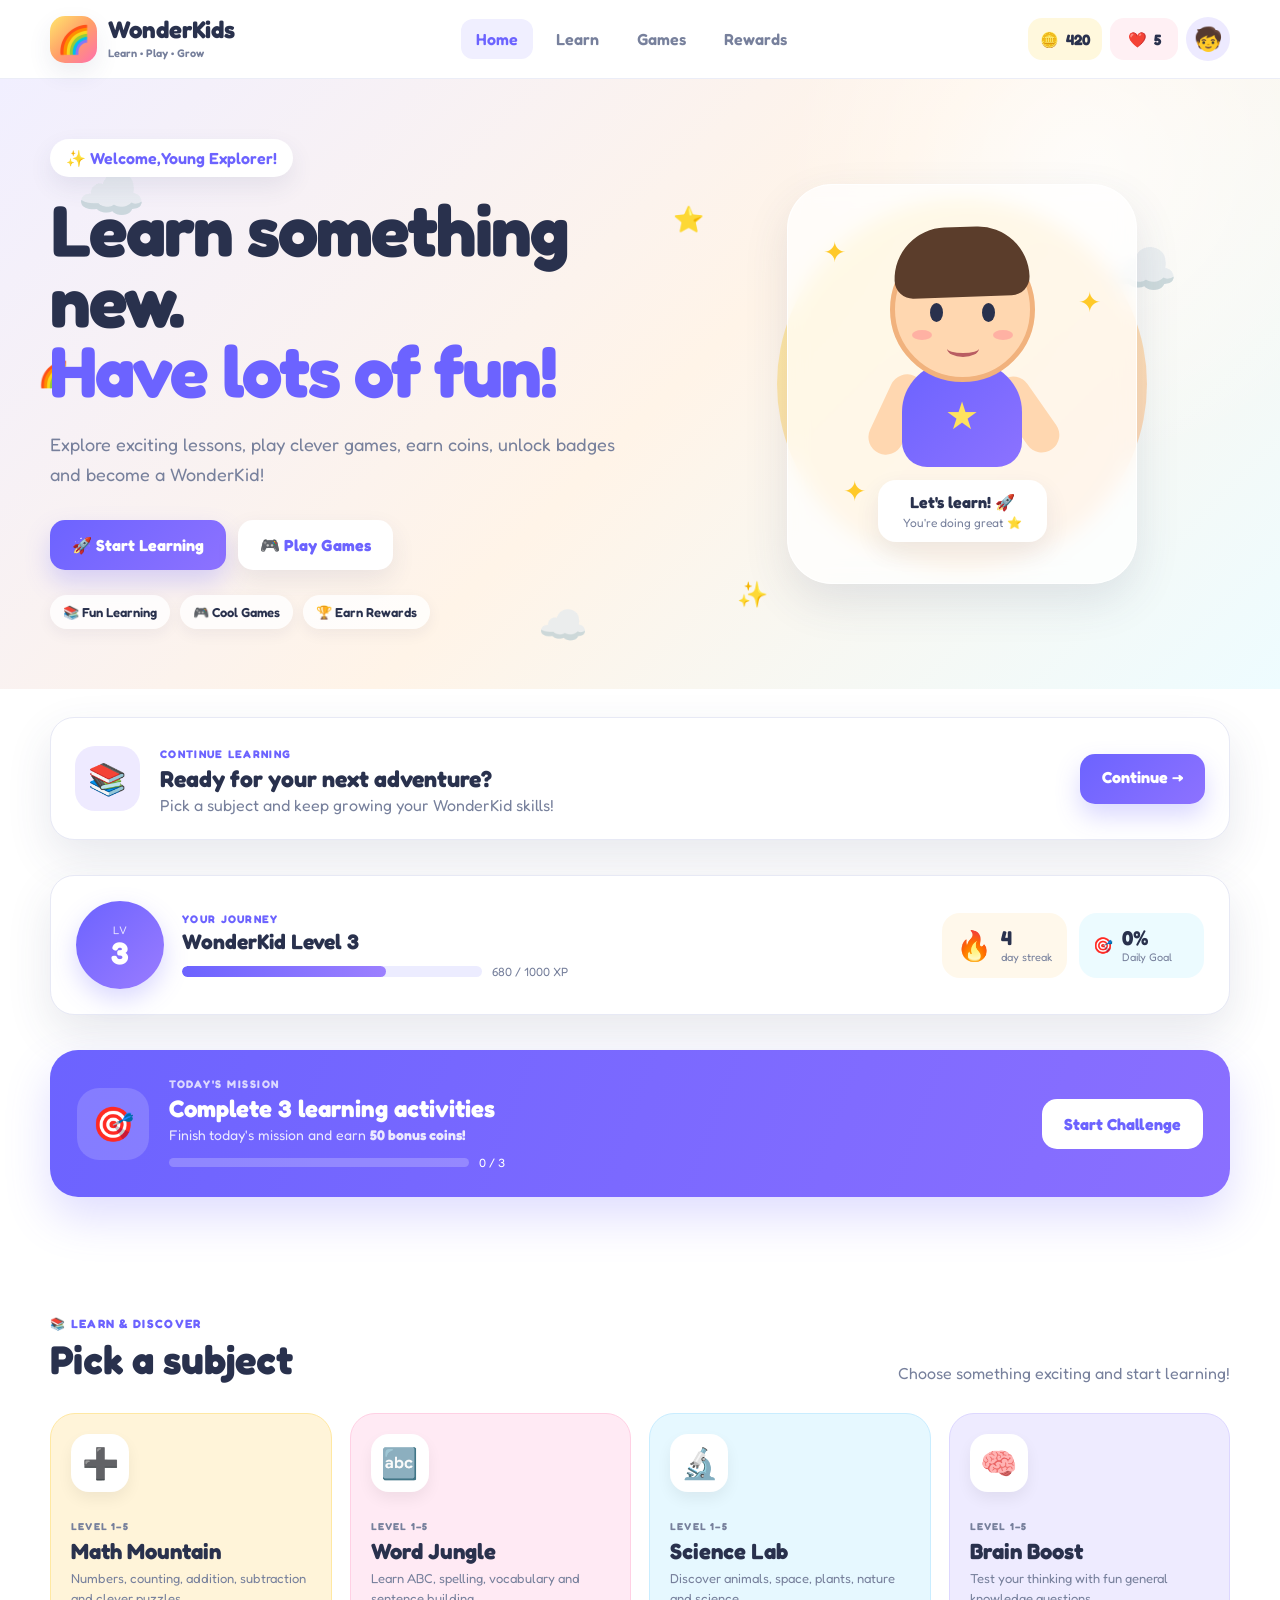
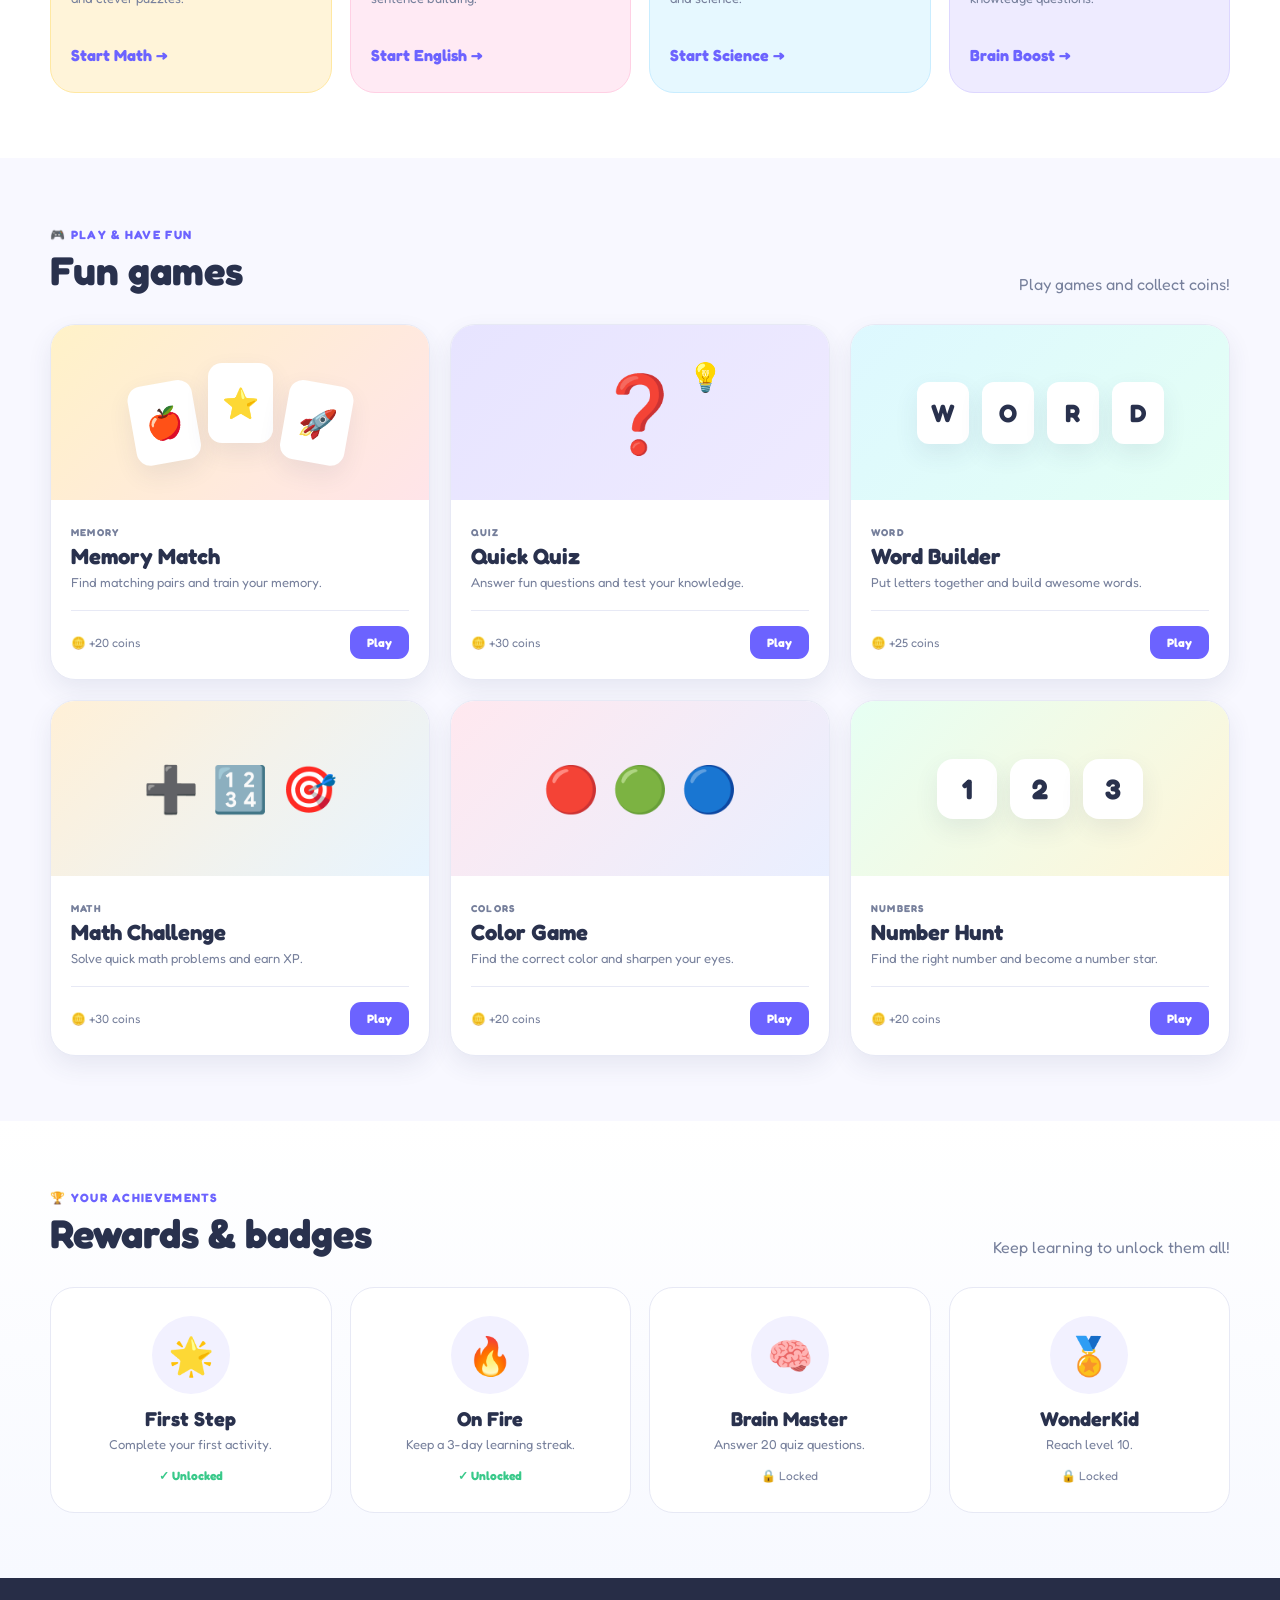
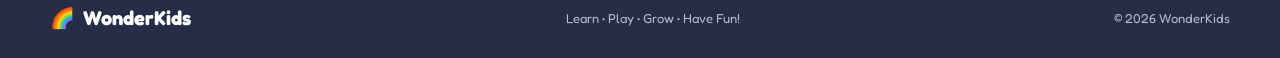
==== commit b088e204: "index.html" ====
--- a/index.html
+++ b/index.html
@@ -1,1082 +1,937 @@
-```html
 <!DOCTYPE html>
 <html lang="en">
 <head>
   <meta charset="UTF-8">
-
-  <meta
-    name="viewport"
-    content="width=device-width, initial-scale=1.0"
-  >
-
-  <meta
-    name="description"
-    content="WonderKids - A fun educational learning and games platform for kids."
-  >
-
-  <title>WonderKids | Learn • Play • Grow</title>
-
-  <!-- Google Fonts -->
+  <meta name="viewport" content="width=device-width, initial-scale=1.0">
+
+  <title>WonderKids — Learn • Play • Grow</title>
+  <meta name="description" content="WonderKids is a fun interactive learning and games platform for children.">
+
   <link rel="preconnect" href="https://fonts.googleapis.com">
   <link rel="preconnect" href="https://fonts.gstatic.com" crossorigin>
-
-  <link
-    href="https://fonts.googleapis.com/css2?family=Baloo+2:wght@400;500;600;700;800&family=Fredoka:wght@400;500;600;700&display=swap"
-    rel="stylesheet"
-  >
-
-  <!-- Main CSS -->
+  <link href="https://fonts.googleapis.com/css2?family=Baloo+2:wght@400;500;600;700;800&family=Fredoka:wght@400;500;600;700&display=swap" rel="stylesheet">
+
   <link rel="stylesheet" href="./style.css">
 </head>
 
 <body>
 
-  <!-- =====================================================
-       HEADER
-       ===================================================== -->
-
-  <header class="site-header">
-
-    <div class="container header-inner">
-
-      <!-- Logo -->
-      <a href="#home" class="logo">
-
-        <div class="logo-icon">
-          🌈
-        </div>
-
-        <div class="logo-text">
-          <strong>WonderKids</strong>
-          <span>Learn • Play • Grow</span>
-        </div>
-
-      </a>
-
-
-      <!-- Navigation -->
-      <nav class="main-nav">
-
-        <a href="#home" class="nav-link active">
-          🏠 Home
+<!-- ================= HEADER ================= -->
+
+<header class="site-header">
+  <div class="container nav-wrap">
+
+    <a href="#home" class="brand">
+      <div class="brand-icon">🌈</div>
+      <div>
+        <div class="brand-name">WonderKids</div>
+        <div class="brand-tagline">Learn • Play • Grow</div>
+      </div>
+    </a>
+
+    <nav class="main-nav">
+      <a href="#home" class="nav-link active">Home</a>
+      <a href="#learn" class="nav-link">Learn</a>
+      <a href="#games" class="nav-link">Games</a>
+      <a href="#rewards" class="nav-link">Rewards</a>
+    </nav>
+
+    <div class="player-stats">
+      <div class="stat-pill coins">
+        <span>🪙</span>
+        <strong id="coinCount">420</strong>
+      </div>
+
+      <div class="stat-pill hearts">
+        <span>❤️</span>
+        <strong id="heartCount">5</strong>
+      </div>
+
+      <button class="profile-btn" id="profileBtn" aria-label="Open profile">
+        🧒
+      </button>
+    </div>
+
+  </div>
+</header>
+
+
+<main>
+
+<!-- ================= HERO ================= -->
+
+<section id="home" class="hero-section">
+
+  <div class="floating-shape shape-one">⭐</div>
+  <div class="floating-shape shape-two">✨</div>
+  <div class="floating-shape shape-three">🌈</div>
+
+  <div class="hero-cloud cloud-one">☁️</div>
+  <div class="hero-cloud cloud-two">☁️</div>
+  <div class="hero-cloud cloud-three">☁️</div>
+
+  <div class="container hero-grid">
+
+    <div class="hero-content">
+
+      <div class="welcome-badge">
+        ✨ Welcome, <span id="heroName">Young Explorer</span>!
+      </div>
+
+      <h1>
+        Learn something new.
+        <span>Have lots of fun!</span>
+      </h1>
+
+      <p class="hero-description">
+        Explore exciting lessons, play clever games, earn coins,
+        unlock badges and become a WonderKid!
+      </p>
+
+      <div class="hero-buttons">
+        <a href="#learn" class="btn btn-primary">
+          🚀 Start Learning
         </a>
 
-        <a href="#learn" class="nav-link">
-          📚 Learn
+        <a href="#games" class="btn btn-secondary">
+          🎮 Play Games
         </a>
-
-        <a href="#games" class="nav-link">
-          🎮 Games
-        </a>
-
-        <a href="#rewards" class="nav-link">
-          🏆 Rewards
-        </a>
-
-      </nav>
-
-
-      <!-- Player Stats -->
-      <div class="player-stats">
-
-        <div class="stat-item">
-          <span>🪙</span>
-          <strong id="coinCount">420</strong>
-        </div>
-
-        <div class="stat-item">
-          <span>❤️</span>
-          <strong id="heartCount">5</strong>
-        </div>
-
-        <div class="stat-item">
-          <span>⭐</span>
-          <strong id="xpCount">2680</strong>
-        </div>
-
-        <button
-          type="button"
-          class="profile-button"
-          id="profileBtn"
-          aria-label="Open profile"
-        >
-          <span id="playerAvatar">🧒</span>
-        </button>
-
-      </div>
-
-    </div>
-
-  </header>
-
-
-  <!-- =====================================================
-       MAIN
-       ===================================================== -->
-
-  <main id="home">
-
-
-    <!-- ===================================================
-         HERO
-         =================================================== -->
-
-    <section class="hero-section">
-
-      <div class="container hero-grid">
-
-        <div class="hero-content">
-
-          <div class="hero-badge">
-            ✨ Welcome, Little Explorer!
-          </div>
-
-          <h1>
-            Learn Something New
-            <span>Every Day!</span>
-          </h1>
+      </div>
+
+      <div class="feature-chips">
+        <div class="feature-chip">📚 <span>Fun Learning</span></div>
+        <div class="feature-chip">🎮 <span>Cool Games</span></div>
+        <div class="feature-chip">🏆 <span>Earn Rewards</span></div>
+      </div>
+
+    </div>
+
+
+    <!-- MASCOT -->
+
+    <div class="hero-art">
+
+      <div class="sun-circle"></div>
+
+      <div class="mascot-card">
+
+        <div class="spark spark-one">✦</div>
+        <div class="spark spark-two">✦</div>
+        <div class="spark spark-three">✦</div>
+
+        <div class="mascot">
+
+          <div class="mascot-hair"></div>
+
+          <div class="mascot-face">
+
+            <div class="eye eye-left"></div>
+            <div class="eye eye-right"></div>
+
+            <div class="cheek cheek-left"></div>
+            <div class="cheek cheek-right"></div>
+
+            <div class="mouth"></div>
+
+          </div>
+
+          <div class="mascot-body">
+            <div class="shirt-star">★</div>
+          </div>
+
+          <div class="mascot-arm arm-left"></div>
+          <div class="mascot-arm arm-right"></div>
+
+        </div>
+
+        <div class="mascot-message">
+          <strong>Let's learn! 🚀</strong>
+          <span>You're doing great ⭐</span>
+        </div>
+
+      </div>
+
+    </div>
+
+  </div>
+
+</section>
+
+
+<!-- ================= CONTINUE LEARNING ================= -->
+
+<section class="continue-section">
+
+  <div class="container">
+
+    <div class="continue-card">
+
+      <div class="continue-icon">📚</div>
+
+      <div class="continue-content">
+        <span class="small-label">CONTINUE LEARNING</span>
+        <h2>Ready for your next adventure?</h2>
+        <p id="continueText">
+          Pick a subject and keep growing your WonderKid skills!
+        </p>
+      </div>
+
+      <button class="btn btn-primary" id="continueBtn">
+        Continue →
+      </button>
+
+    </div>
+
+  </div>
+
+</section>
+
+
+<!-- ================= PROGRESS ================= -->
+
+<section class="progress-section">
+
+  <div class="container">
+
+    <div class="progress-card">
+
+      <div class="progress-left">
+
+        <div class="level-circle">
+          <span>LV</span>
+          <strong id="levelNumber">3</strong>
+        </div>
+
+        <div class="journey-info">
+
+          <p class="small-label">YOUR JOURNEY</p>
+
+          <h3>
+            WonderKid Level
+            <span id="levelText">3</span>
+          </h3>
+
+          <div class="xp-row">
+
+            <div class="xp-bar">
+              <div class="xp-fill" id="xpFill"></div>
+            </div>
+
+            <span id="xpText">680 / 1000 XP</span>
+
+          </div>
+
+        </div>
+
+      </div>
+
+
+      <div class="progress-right">
+
+        <div class="streak-box">
+          <span class="streak-icon">🔥</span>
+
+          <div>
+            <strong id="streakCount">4</strong>
+            <span>day streak</span>
+          </div>
+        </div>
+
+        <div class="mini-stat">
+          <span>🎯</span>
+
+          <div>
+            <strong id="dailyProgressText">0%</strong>
+            <small>Daily Goal</small>
+          </div>
+        </div>
+
+      </div>
+
+    </div>
+
+  </div>
+
+</section>
+
+
+<!-- ================= DAILY MISSION ================= -->
+
+<section class="challenge-section">
+
+  <div class="container">
+
+    <div class="challenge-card">
+
+      <div class="challenge-icon">
+        🎯
+      </div>
+
+      <div class="challenge-content">
+
+        <div class="challenge-label">
+          TODAY'S MISSION
+        </div>
+
+        <h2>
+          Complete 3 learning activities
+        </h2>
+
+        <p>
+          Finish today's mission and earn
+          <strong>50 bonus coins!</strong>
+        </p>
+
+        <div class="challenge-progress">
+
+          <div class="challenge-bar">
+            <div id="challengeFill" class="challenge-fill"></div>
+          </div>
+
+          <span id="challengeCount">
+            0 / 3
+          </span>
+
+        </div>
+
+      </div>
+
+      <button id="challengeBtn" class="btn btn-dark">
+        Start Mission
+      </button>
+
+    </div>
+
+  </div>
+
+</section>
+
+
+<!-- ================= LEARN ================= -->
+
+<section id="learn" class="content-section">
+
+  <div class="container">
+
+    <div class="section-heading">
+
+      <div>
+        <span class="section-kicker">
+          📚 LEARN & DISCOVER
+        </span>
+
+        <h2>Pick a subject</h2>
+      </div>
+
+      <p>
+        Choose something exciting and start learning!
+      </p>
+
+    </div>
+
+
+    <div class="subject-grid">
+
+
+      <!-- MATH -->
+
+      <article class="subject-card math-card">
+
+        <div class="subject-icon">➕</div>
+
+        <div class="subject-content">
+
+          <span class="subject-level">
+            LEVEL 1–5
+          </span>
+
+          <h3>Math Mountain</h3>
 
           <p>
-            Fun lessons, exciting games and awesome rewards
-            are waiting for you.
+            Numbers, counting, addition, subtraction
+            and clever puzzles.
           </p>
 
-          <div class="hero-buttons">
-
-            <button
-              type="button"
-              class="primary-btn"
-              id="continueBtn"
-            >
-              🚀 Continue Learning
+          <button class="card-button" data-quiz="math">
+            Start Math →
+          </button>
+
+        </div>
+
+      </article>
+
+
+      <!-- ENGLISH -->
+
+      <article class="subject-card english-card">
+
+        <div class="subject-icon">🔤</div>
+
+        <div class="subject-content">
+
+          <span class="subject-level">
+            LEVEL 1–5
+          </span>
+
+          <h3>Word Jungle</h3>
+
+          <p>
+            Learn ABC, spelling, vocabulary and
+            sentence building.
+          </p>
+
+          <button class="card-button" data-quiz="english">
+            Start English →
+          </button>
+
+        </div>
+
+      </article>
+
+
+      <!-- SCIENCE -->
+
+      <article class="subject-card science-card">
+
+        <div class="subject-icon">🔬</div>
+
+        <div class="subject-content">
+
+          <span class="subject-level">
+            LEVEL 1–5
+          </span>
+
+          <h3>Science Lab</h3>
+
+          <p>
+            Discover animals, space, plants,
+            nature and science.
+          </p>
+
+          <button class="card-button" data-quiz="science">
+            Start Science →
+          </button>
+
+        </div>
+
+      </article>
+
+
+      <!-- GENERAL -->
+
+      <article class="subject-card brain-card">
+
+        <div class="subject-icon">🧠</div>
+
+        <div class="subject-content">
+
+          <span class="subject-level">
+            LEVEL 1–5
+          </span>
+
+          <h3>Brain Boost</h3>
+
+          <p>
+            Test your thinking with fun general
+            knowledge questions.
+          </p>
+
+          <button class="card-button" data-quiz="general">
+            Brain Boost →
+          </button>
+
+        </div>
+
+      </article>
+
+    </div>
+
+  </div>
+
+</section>
+
+
+<!-- ================= GAMES ================= -->
+
+<section id="games" class="content-section games-section">
+
+  <div class="container">
+
+    <div class="section-heading">
+
+      <div>
+        <span class="section-kicker">
+          🎮 PLAY & HAVE FUN
+        </span>
+
+        <h2>Fun games</h2>
+      </div>
+
+      <p>
+        Play games and collect coins!
+      </p>
+
+    </div>
+
+
+    <div class="games-grid">
+
+
+      <!-- MEMORY -->
+
+      <article class="game-card">
+
+        <div class="game-visual memory-visual">
+
+          <div class="floating-card card-a">🍎</div>
+          <div class="floating-card card-b">⭐</div>
+          <div class="floating-card card-c">🚀</div>
+
+        </div>
+
+        <div class="game-info">
+
+          <span class="game-type">
+            MEMORY
+          </span>
+
+          <h3>Memory Match</h3>
+
+          <p>
+            Find matching pairs and train your memory.
+          </p>
+
+          <div class="game-footer">
+
+            <span>🪙 +20 coins</span>
+
+            <button class="play-button" data-game="memory">
+              Play
             </button>
 
-            <a
-              href="#games"
-              class="secondary-btn"
-            >
-              🎮 Play Games
-            </a>
-
-          </div>
-
-        </div>
-
-
-        <div class="hero-visual">
-
-          <div class="hero-mascot">
-            🧒
-          </div>
-
-          <div class="hero-star star-one">
-            ⭐
-          </div>
-
-          <div class="hero-star star-two">
-            ✨
-          </div>
-
-          <div class="hero-cloud cloud-one">
-            ☁️
-          </div>
-
-          <div class="hero-cloud cloud-two">
-            ☁️
-          </div>
-
-        </div>
-
-      </div>
-
-    </section>
-
-
-    <!-- ===================================================
-         CONTINUE LEARNING
-         =================================================== -->
-
-    <section class="section">
-
-      <div class="container">
-
-        <div class="continue-card">
-
-          <div class="continue-icon">
-            📖
-          </div>
-
-          <div class="continue-content">
-
-            <span class="section-label">
-              Continue Learning
-            </span>
-
-            <h2>
-              Let's learn something amazing!
-            </h2>
-
-            <p>
-              Pick a subject and start your next adventure.
-            </p>
-
-          </div>
-
-          <button
-            type="button"
-            class="primary-btn"
-            id="startLearningBtn"
-          >
-            Start Learning →
-          </button>
-
-        </div>
-
-      </div>
-
-    </section>
-
-
-    <!-- ===================================================
-         PROGRESS
-         =================================================== -->
-
-    <section class="section">
-
-      <div class="container">
-
-        <div class="progress-card">
-
-          <div class="progress-header">
-
-            <div>
-              <span class="section-label">
-                Your Progress
-              </span>
-
-              <h2>
-                Level <span id="levelCount">3</span>
-              </h2>
-            </div>
-
-            <div class="streak-box">
-              🔥
-              <strong id="streakCount">4</strong>
-              <span>day streak</span>
-            </div>
-
-          </div>
-
-
-          <div class="xp-progress">
-
-            <div class="xp-progress-top">
-              <span>XP Progress</span>
-              <span>Level <span id="levelCount">3</span></span>
-            </div>
-
-            <div class="progress-track">
-              <div
-                class="progress-fill"
-                id="xpBar"
-                style="width:68%"
-              ></div>
-            </div>
-
-          </div>
-
-        </div>
-
-      </div>
-
-    </section>
-
-
-    <!-- ===================================================
-         DAILY CHALLENGE
-         =================================================== -->
-
-    <section class="section">
-
-      <div class="container">
-
-        <div class="challenge-card">
-
-          <div class="challenge-left">
-
-            <div class="challenge-icon">
-              🎯
-            </div>
-
-            <div>
-
-              <span class="section-label">
-                Daily Mission
-              </span>
-
-              <h2>
-                Complete 3 activities today!
-              </h2>
-
-              <p>
-                Progress:
-                <strong id="dailyProgress">0/3</strong>
-              </p>
-
-            </div>
-
-          </div>
-
-
-          <button
-            type="button"
-            class="primary-btn"
-            id="challengeBtn"
-          >
-            Start Challenge
-          </button>
-
-        </div>
-
-      </div>
-
-    </section>
-
-
-    <!-- ===================================================
-         LEARN
-         =================================================== -->
-
-    <section
-      class="section"
-      id="learn"
+          </div>
+
+        </div>
+
+      </article>
+
+
+      <!-- QUIZ -->
+
+      <article class="game-card">
+
+        <div class="game-visual quiz-visual">
+
+          <span class="quiz-big">❓</span>
+          <span class="quiz-small">💡</span>
+
+        </div>
+
+        <div class="game-info">
+
+          <span class="game-type">
+            QUIZ
+          </span>
+
+          <h3>Quick Quiz</h3>
+
+          <p>
+            Answer fun questions and test your knowledge.
+          </p>
+
+          <div class="game-footer">
+
+            <span>🪙 +30 coins</span>
+
+            <button class="play-button" data-game="quiz">
+              Play
+            </button>
+
+          </div>
+
+        </div>
+
+      </article>
+
+
+      <!-- WORD -->
+
+      <article class="game-card">
+
+        <div class="game-visual word-visual">
+
+          <span>W</span>
+          <span>O</span>
+          <span>R</span>
+          <span>D</span>
+
+        </div>
+
+        <div class="game-info">
+
+          <span class="game-type">
+            WORD
+          </span>
+
+          <h3>Word Builder</h3>
+
+          <p>
+            Put letters together and build awesome words.
+          </p>
+
+          <div class="game-footer">
+
+            <span>🪙 +25 coins</span>
+
+            <button class="play-button" data-game="word">
+              Play
+            </button>
+
+          </div>
+
+        </div>
+
+      </article>
+
+
+      <!-- MATH GAME -->
+
+      <article class="game-card">
+
+        <div class="game-visual math-game-visual">
+          <span>➕</span>
+          <span>🔢</span>
+          <span>🎯</span>
+        </div>
+
+        <div class="game-info">
+
+          <span class="game-type">
+            MATH
+          </span>
+
+          <h3>Math Challenge</h3>
+
+          <p>
+            Solve quick math problems and earn XP.
+          </p>
+
+          <div class="game-footer">
+
+            <span>🪙 +30 coins</span>
+
+            <button class="play-button" data-game="mathgame">
+              Play
+            </button>
+
+          </div>
+
+        </div>
+
+      </article>
+
+
+      <!-- COLOR -->
+
+      <article class="game-card">
+
+        <div class="game-visual color-visual">
+
+          <span>🔴</span>
+          <span>🟢</span>
+          <span>🔵</span>
+
+        </div>
+
+        <div class="game-info">
+
+          <span class="game-type">
+            COLORS
+          </span>
+
+          <h3>Color Game</h3>
+
+          <p>
+            Find the correct color and sharpen your eyes.
+          </p>
+
+          <div class="game-footer">
+
+            <span>🪙 +20 coins</span>
+
+            <button class="play-button" data-game="color">
+              Play
+            </button>
+
+          </div>
+
+        </div>
+
+      </article>
+
+
+      <!-- NUMBER -->
+
+      <article class="game-card">
+
+        <div class="game-visual number-visual">
+
+          <span>1</span>
+          <span>2</span>
+          <span>3</span>
+
+        </div>
+
+        <div class="game-info">
+
+          <span class="game-type">
+            NUMBERS
+          </span>
+
+          <h3>Number Hunt</h3>
+
+          <p>
+            Find the right number and become a number star.
+          </p>
+
+          <div class="game-footer">
+
+            <span>🪙 +20 coins</span>
+
+            <button class="play-button" data-game="number">
+              Play
+            </button>
+
+          </div>
+
+        </div>
+
+      </article>
+
+    </div>
+
+  </div>
+
+</section>
+
+
+<!-- ================= REWARDS ================= -->
+
+<section id="rewards" class="content-section rewards-section">
+
+  <div class="container">
+
+    <div class="section-heading">
+
+      <div>
+        <span class="section-kicker">
+          🏆 YOUR ACHIEVEMENTS
+        </span>
+
+        <h2>Rewards & badges</h2>
+      </div>
+
+      <p>
+        Keep learning to unlock them all!
+      </p>
+
+    </div>
+
+
+    <div class="rewards-grid">
+
+      <div class="reward-card unlocked">
+
+        <div class="reward-icon">🌟</div>
+
+        <h3>First Step</h3>
+
+        <p>
+          Complete your first activity.
+        </p>
+
+        <span>
+          ✓ Unlocked
+        </span>
+
+      </div>
+
+
+      <div class="reward-card unlocked">
+
+        <div class="reward-icon">🔥</div>
+
+        <h3>On Fire</h3>
+
+        <p>
+          Keep a 3-day learning streak.
+        </p>
+
+        <span>
+          ✓ Unlocked
+        </span>
+
+      </div>
+
+
+      <div class="reward-card" id="brainMasterBadge">
+
+        <div class="reward-icon">🧠</div>
+
+        <h3>Brain Master</h3>
+
+        <p>
+          Answer 20 quiz questions.
+        </p>
+
+        <span>
+          🔒 Locked
+        </span>
+
+      </div>
+
+
+      <div class="reward-card" id="wonderKidBadge">
+
+        <div class="reward-icon">🏅</div>
+
+        <h3>WonderKid</h3>
+
+        <p>
+          Reach level 10.
+        </p>
+
+        <span>
+          🔒 Locked
+        </span>
+
+      </div>
+
+    </div>
+
+  </div>
+
+</section>
+
+</main>
+
+
+<!-- ================= FOOTER ================= -->
+
+<footer class="site-footer">
+
+  <div class="container footer-inner">
+
+    <div class="footer-brand">
+      <span>🌈</span>
+      <strong>WonderKids</strong>
+    </div>
+
+    <p>
+      Learn • Play • Grow • Have Fun!
+    </p>
+
+    <p class="copyright">
+      © 2026 WonderKids
+    </p>
+
+  </div>
+
+</footer>
+
+
+<!-- ================= PROFILE MODAL ================= -->
+
+<div class="modal-overlay" id="profileModal">
+
+  <div class="modal-card profile-modal">
+
+    <button class="modal-close" data-close="profileModal">
+      ×
+    </button>
+
+    <div class="modal-icon">
+      👤
+    </div>
+
+    <h2>My Profile</h2>
+
+    <p class="modal-subtitle">
+      Choose your explorer name and avatar.
+    </p>
+
+    <label class="input-label" for="playerName">
+      Your name
+    </label>
+
+    <input
+      id="playerName"
+      class="text-input"
+      type="text"
+      maxlength="20"
+      placeholder="Enter your name"
     >
 
-      <div class="container">
-
-        <div class="section-heading">
-
-          <span class="section-label">
-            Explore & Learn
-          </span>
-
-          <h2>
-            Choose Your Adventure
-          </h2>
-
-          <p>
-            Learn new things with fun interactive quizzes.
-          </p>
-
-        </div>
-
-
-        <div class="subject-grid">
-
-
-          <!-- MATH -->
-          <article class="subject-card math-card">
-
-            <div class="subject-icon">
-              ➕
-            </div>
-
-            <h3>
-              Math
-            </h3>
-
-            <p>
-              Numbers, counting and simple calculations.
-            </p>
-
-            <button
-              type="button"
-              class="subject-btn"
-              data-quiz="math"
-            >
-              Start Math →
-            </button>
-
-          </article>
-
-
-          <!-- ENGLISH -->
-          <article class="subject-card english-card">
-
-            <div class="subject-icon">
-              🔤
-            </div>
-
-            <h3>
-              English
-            </h3>
-
-            <p>
-              Words, spelling and vocabulary.
-            </p>
-
-            <button
-              type="button"
-              class="subject-btn"
-              data-quiz="english"
-            >
-              Start English →
-            </button>
-
-          </article>
-
-
-          <!-- SCIENCE -->
-          <article class="subject-card science-card">
-
-            <div class="subject-icon">
-              🔬
-            </div>
-
-            <h3>
-              Science
-            </h3>
-
-            <p>
-              Discover animals, nature and our planet.
-            </p>
-
-            <button
-              type="button"
-              class="subject-btn"
-              data-quiz="science"
-            >
-              Start Science →
-            </button>
-
-          </article>
-
-
-          <!-- GENERAL -->
-          <article class="subject-card general-card">
-
-            <div class="subject-icon">
-              🌎
-            </div>
-
-            <h3>
-              General Knowledge
-            </h3>
-
-            <p>
-              Fun facts and everyday knowledge.
-            </p>
-
-            <button
-              type="button"
-              class="subject-btn"
-              data-quiz="general"
-            >
-              Start Quiz →
-            </button>
-
-          </article>
-
-        </div>
-
-      </div>
-
-    </section>
-
-
-    <!-- ===================================================
-         GAMES
-         =================================================== -->
-
-    <section
-      class="section games-section"
-      id="games"
-    >
-
-      <div class="container">
-
-        <div class="section-heading">
-
-          <span class="section-label">
-            Fun Zone
-          </span>
-
-          <h2>
-            Let's Play!
-          </h2>
-
-          <p>
-            Play fun games and earn coins and XP.
-          </p>
-
-        </div>
-
-
-        <div class="games-grid">
-
-
-          <!-- =================================================
-               MEMORY GAME
-               ================================================= -->
-
-          <article class="game-card">
-
-            <div class="game-icon">
-              🧩
-            </div>
-
-            <div class="game-card-content">
-
-              <span class="game-tag">
-                Memory
-              </span>
-
-              <h3>
-                Memory Match
-              </h3>
-
-              <p>
-                Find all the matching pairs.
-              </p>
-
-              <div class="game-reward">
-                🪙 +50 &nbsp; ⭐ +100 XP
-              </div>
-
-              <button
-                type="button"
-                class="game-play-btn"
-                data-game="memory"
-              >
-                ▶ Play
-              </button>
-
-            </div>
-
-          </article>
-
-
-          <!-- =================================================
-               QUICK QUIZ
-               ================================================= -->
-
-          <article class="game-card">
-
-            <div class="game-icon">
-              🧠
-            </div>
-
-            <div class="game-card-content">
-
-              <span class="game-tag">
-                Brain
-              </span>
-
-              <h3>
-                Quick Quiz
-              </h3>
-
-              <p>
-                Test your knowledge with quick questions.
-              </p>
-
-              <div class="game-reward">
-                🪙 Up to +50 &nbsp; ⭐ XP
-              </div>
-
-              <button
-                type="button"
-                class="game-play-btn"
-                data-game="quiz"
-              >
-                ▶ Play
-              </button>
-
-            </div>
-
-          </article>
-
-
-          <!-- =================================================
-               WORD BUILDER
-               ================================================= -->
-
-          <article class="game-card">
-
-            <div class="game-icon">
-              🔤
-            </div>
-
-            <div class="game-card-content">
-
-              <span class="game-tag">
-                Words
-              </span>
-
-              <h3>
-                Word Builder
-              </h3>
-
-              <p>
-                Arrange letters and build the correct word.
-              </p>
-
-              <div class="game-reward">
-                🪙 +25 &nbsp; ⭐ +60 XP
-              </div>
-
-              <button
-                type="button"
-                class="game-play-btn"
-                data-game="word"
-              >
-                ▶ Play
-              </button>
-
-            </div>
-
-          </article>
-
-
-          <!-- =================================================
-               MATH CHALLENGE
-               FIXED: data-game="mathgame"
-               ================================================= -->
-
-          <article class="game-card">
-
-            <div class="game-icon">
-              ➕
-            </div>
-
-            <div class="game-card-content">
-
-              <span class="game-tag">
-                Numbers
-              </span>
-
-              <h3>
-                Math Challenge
-              </h3>
-
-              <p>
-                Solve a fun addition challenge.
-              </p>
-
-              <div class="game-reward">
-                🪙 +20 &nbsp; ⭐ +50 XP
-              </div>
-
-              <button
-                type="button"
-                class="game-play-btn"
-                data-game="mathgame"
-              >
-                ▶ Play
-              </button>
-
-            </div>
-
-          </article>
-
-
-          <!-- =================================================
-               COLOR GAME
-               FIXED: data-game="color"
-               ================================================= -->
-
-          <article class="game-card">
-
-            <div class="game-icon">
-              🎨
-            </div>
-
-            <div class="game-card-content">
-
-              <span class="game-tag">
-                Colors
-              </span>
-
-              <h3>
-                Color Game
-              </h3>
-
-              <p>
-                Find the correct color.
-              </p>
-
-              <div class="game-reward">
-                🪙 +15 &nbsp; ⭐ +40 XP
-              </div>
-
-              <button
-                type="button"
-                class="game-play-btn"
-                data-game="color"
-              >
-                ▶ Play
-              </button>
-
-            </div>
-
-          </article>
-
-
-          <!-- =================================================
-               NUMBER HUNT
-               FIXED: data-game="number"
-               ================================================= -->
-
-          <article class="game-card">
-
-            <div class="game-icon">
-              🔢
-            </div>
-
-            <div class="game-card-content">
-
-              <span class="game-tag">
-                Numbers
-              </span>
-
-              <h3>
-                Number Hunt
-              </h3>
-
-              <p>
-                Find the hidden target number.
-              </p>
-
-              <div class="game-reward">
-                🪙 +15 &nbsp; ⭐ +40 XP
-              </div>
-
-              <button
-                type="button"
-                class="game-play-btn"
-                data-game="number"
-              >
-                ▶ Play
-              </button>
-
-            </div>
-
-          </article>
-
-        </div>
-
-      </div>
-
-    </section>
-
-
-    <!-- ===================================================
-         REWARDS
-         =================================================== -->
-
-    <section
-      class="section"
-      id="rewards"
-    >
-
-      <div class="container">
-
-        <div class="section-heading">
-
-          <span class="section-label">
-            Your Achievements
-          </span>
-
-          <h2>
-            Rewards & Badges
-          </h2>
-
-          <p>
-            Keep learning and unlock awesome badges.
-          </p>
-
-        </div>
-
-
-        <div class="rewards-grid">
-
-
-          <div class="reward-card unlocked">
-
-            <div class="reward-icon">
-              🌟
-            </div>
-
-            <h3>
-              First Step
-            </h3>
-
-            <p>
-              Complete your first activity.
-            </p>
-
-          </div>
-
-
-          <div class="reward-card unlocked">
-
-            <div class="reward-icon">
-              🔥
-            </div>
-
-            <h3>
-              On Fire
-            </h3>
-
-            <p>
-              Keep your learning streak alive.
-            </p>
-
-          </div>
-
-
-          <div
-            class="reward-card"
-            id="brainMasterBadge"
-          >
-
-            <div class="reward-icon">
-              🧠
-            </div>
-
-            <h3>
-              Brain Master
-            </h3>
-
-            <p>
-              Complete 10 activities.
-            </p>
-
-          </div>
-
-
-          <div
-            class="reward-card"
-            id="wonderKidBadge"
-          >
-
-            <div class="reward-icon">
-              🏆
-            </div>
-
-            <h3>
-              WonderKid
-            </h3>
-
-            <p>
-              Complete 25 activities.
-            </p>
-
-          </div>
-
-        </div>
-
-      </div>
-
-    </section>
-
-  </main>
-
-
-  <!-- =====================================================
-       FOOTER
-       ===================================================== -->
-
-  <footer class="site-footer">
-
-    <div class="container footer-inner">
-
-      <div>
-
-        <div class="logo footer-logo">
-
-          <div class="logo-icon">
-            🌈
-          </div>
-
-          <div class="logo-text">
-            <strong>WonderKids</strong>
-            <span>Learn • Play • Grow</span>
-          </div>
-
-        </div>
-
-        <p>
-          Making learning fun, one adventure at a time.
-        </p>
-
-      </div>
-
-
-      <div class="footer-stats">
-
-        <div>
-          <strong id="footerLevel">
-            Level <span id="footerLevelNumber">3</span>
-          </strong>
-
-          <span>
-            Explorer
-          </span>
-        </div>
-
-        <div>
-          <strong>
-            🪙 <span id="footerCoins">420</span>
-          </strong>
-
-          <span>
-            Coins
-          </span>
-        </div>
-
-      </div>
-
-    </div>
-
-
-    <div class="footer-bottom">
-
-      <p>
-        © 2026 WonderKids. Learn • Play • Grow 🌈
-      </p>
-
-    </div>
-
-  </footer>
-
-
-  <!-- =====================================================
-       PROFILE MODAL
-       ===================================================== -->
-
-  <div
-    class="modal-overlay"
-    id="profileModal"
-  >
-
-    <div class="modal-box profile-modal">
-
-      <button
-        type="button"
-        class="modal-close"
-        id="closeProfile"
-        aria-label="Close profile"
-      >
-        ✕
-      </button>
-
-
-      <div class="profile-modal-content">
-
-        <div class="profile-big-avatar">
-          <span id="profileAvatar">
-            🧒
-          </span>
-        </div>
-
-        <h2>
-          My Profile
-        </h2>
-
-        <p>
-          Customize your WonderKids profile.
-        </p>
-
-
-        <label>
-          Your Name
-        </label>
-
-        <input
-          type="text"
-          id="profileNameInput"
-          placeholder="Enter your name"
-          maxlength="30"
-        >
-
-
-        <label>
-          Choose Avatar
-        </label>
-
-        <input
-          type="text"
-          id="profileAvatarInput"
-          placeholder="🧒"
-          maxlength="4"
-        >
-
-
-        <button
-          type="button"
-          class="primary-btn"
-          id="saveProfile"
-        >
-          💾 Save Profile
-        </button>
-
-      </div>
-
-    </div>
-
-  </div>
-
-
-  <!-- =====================================================
-       GAME MODAL
-       ===================================================== -->
-
-  <div
-    class="modal-overlay"
-    id="gameModal"
-  >
-
-    <div class="modal-box game-modal">
-
-      <div id="gameContent">
-        <!-- Game content inserted by JavaScript -->
-      </div>
-
-    </div>
-
-  </div>
-
-
-  <!-- =====================================================
-       TOAST
-       ===================================================== -->
-
-  <div
-    class="toast"
-    id="toast"
-  >
-    Great job! 🎉
-  </div>
-
-
-  <!-- =====================================================
-       CONFETTI
-       ===================================================== -->
-
-  <div
-    id="confetti"
-    class="confetti-container"
-    aria-hidden="true"
-  ></div>
-
-
-  <!-- =====================================================
-       JAVASCRIPT
-       ===================================================== -->
-
-  <script src="./script.js"></script>
+    <label class="input-label">
+      Choose avatar
+    </label>
+
+    <div class="avatar-grid">
+
+      <button class="avatar-option" data-avatar="🧒">🧒</button>
+      <button class="avatar-option" data-avatar="👦">👦</button>
+      <button class="avatar-option" data-avatar="👧">👧</button>
+      <button class="avatar-option" data-avatar="🧑">🧑</button>
+      <button class="avatar-option" data-avatar="🦸">🦸</button>
+      <button class="avatar-option" data-avatar="🧙">🧙</button>
+
+    </div>
+
+    <button id="saveProfile" class="btn btn-primary full-btn">
+      Save Profile
+    </button>
+
+  </div>
+
+</div>
+
+
+<!-- ================= GAME MODAL ================= -->
+
+<div class="modal-overlay" id="gameModal">
+
+  <div class="modal-card game-modal">
+
+    <button class="modal-close" data-close="gameModal">
+      ×
+    </button>
+
+    <div id="gameContent"></div>
+
+  </div>
+
+</div>
+
+
+<!-- ================= TOAST ================= -->
+
+<div class="toast" id="toast">
+
+  <span id="toastIcon">🎉</span>
+
+  <span id="toastMessage">
+    Great job!
+  </span>
+
+</div>
+
+
+<!-- ================= CONFETTI ================= -->
+
+<div id="confettiContainer"></div>
+
+
+<script src="./script.js"></script>
 
 </body>
 </html>
-```
